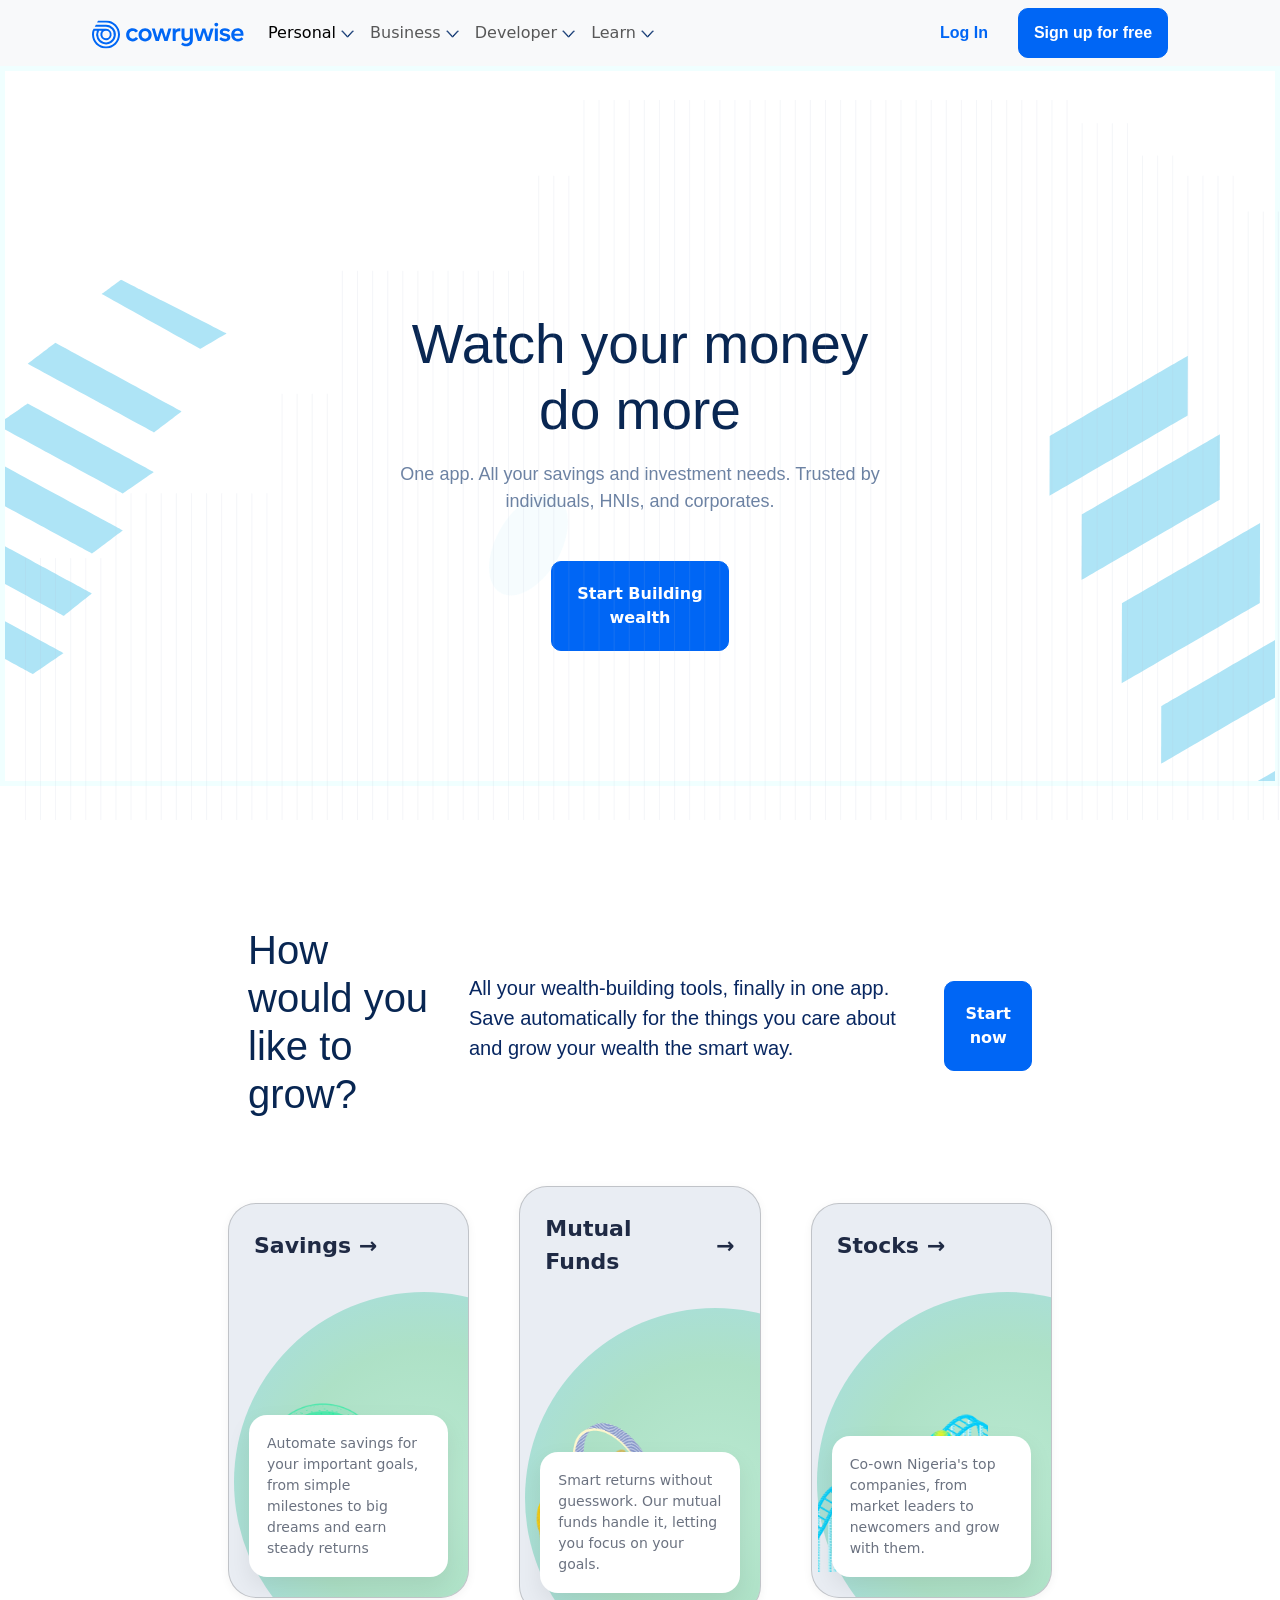
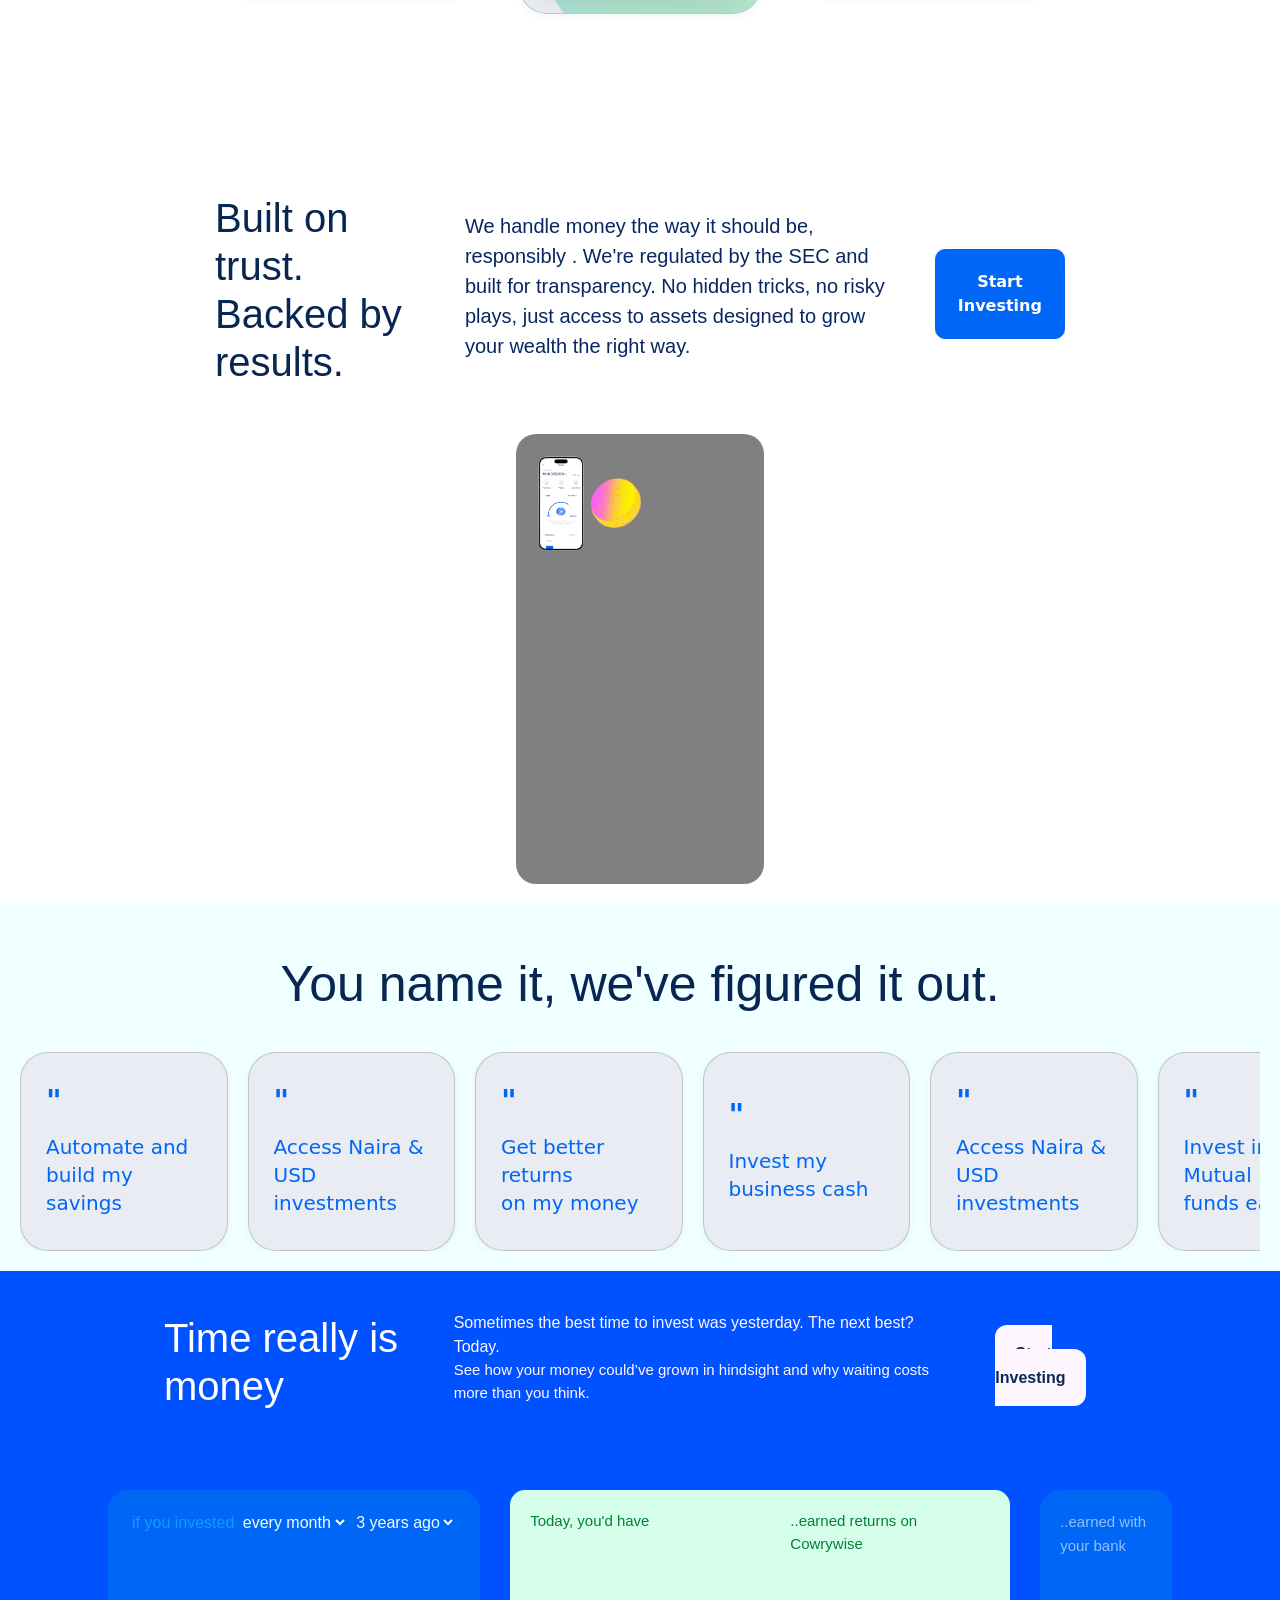
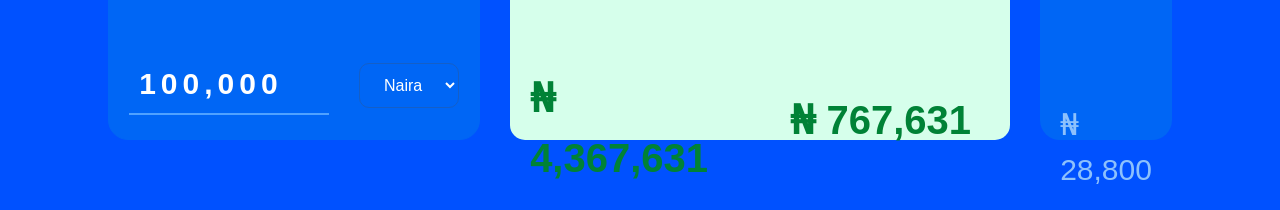
==== index.html @ 6dd98098 "My first commit" ====
<!DOCTYPE html>
<html lang="en">

<head>
    <meta charset="UTF-8">
    <meta name="viewport" content="width=device-width, initial-scale=1.0">
    <title>Crowrywise</title>
    <link rel="stylesheet" href="style.css">
    <link rel="icon" href="imgi_2_a5971d1b1fbb04e757204fbf07553916.png">
    <link href="https://cdn.jsdelivr.net/npm/bootstrap@5.3.8/dist/css/bootstrap.min.css" rel="stylesheet"
        integrity="sha384-sRIl4kxILFvY47J16cr9ZwB07vP4J8+LH7qKQnuqkuIAvNWLzeN8tE5YBujZqJLB" crossorigin="anonymous">
    <link rel="stylesheet" href="https://cdnjs.cloudflare.com/ajax/libs/font-awesome/6.5.0/css/all.min.css">
</head>

<body>
    <nav class="navbar navbar-expand-lg bg-body-tertiary sticky-top">
        <div class="container-fluid">
            <a class="navbar-brand" href="#"><img src="IMAGE/download (15).svg" alt=""></a>
            <button class="navbar-toggler" type="button" data-bs-toggle="collapse"
                data-bs-target="#navbarSupportedContent" aria-controls="navbarSupportedContent" aria-expanded="false"
                aria-label="Toggle navigation">
                <span class="navbar-toggler-icon"></span>
            </button>
            <div class="collapse navbar-collapse" id="navbarSupportedContent">
                <ul class="navbar-nav me-auto mb-2 mb-lg-0">
                    <li class="nav-item">
                        <a class="nav-link active" aria-current="page" href="#">Personal <img src="download (8).svg"
                                alt=""></a>
                    </li>
                    <li class="nav-item">
                        <a class="nav-link" href="#">Business <img src="download (8).svg" alt=""></a>
                    </li>
                    <li class="nav-item dropdown">
                        <a class="nav-link" href="#">
                            Developer <img src="download (8).svg" alt="">
                        </a>
                    </li>
                    <li class="nav-item">
                        <a class="nav-link" href="#">Learn <img src="download (8).svg" alt=""></a>
                    </li>
                </ul>
                <form class="d-flex" role="search">
                    <a class="nav-link active" aria-current="page" href="Login.html">Log In</a>
                    <button class="btn btn-outline-success" type="submit"><a href="sign-up.html">Sign up for
                            free</a></button>
                </form>
            </div>
        </div>
    </nav>
    <section class="page-1">
        <div class="hero-section">
            <h1>Watch your money do more</h1>
            <p>One app. All your savings and investment needs. Trusted by <br> individuals, HNIs, and corporates.</p>
            <a href="">Start Building wealth <img src="IMAGE/download (30).svg" alt=""></a>
        </div>
        <img src="IMAGE/imgi_47_bg-lines.svg" alt="">
    </section>
    <section class="page-2">
        <div class="grow-cover">
            <h2>How would you like to grow?</h2>
            <p>All your wealth-building tools, finally in one app. Save automatically for the things you care about
                and grow your wealth the smart way.</p>
            <a href="">Start now</a>
        </div>
        <div class="card-cover">
            <div class="card">
                <div class="header">
                    <span>Savings</span>
                    <span class="arrow">→</span>
                </div>
                <div class="visual">
                    <div class="circle"></div>
                    <img src="IMAGE/imgi_1_home-product-savings.webp" alt="illustration">
                </div>
                <div class="floating-text">
                    Automate savings for your important goals, from simple milestones to big dreams and earn steady
                    returns
                </div>
            </div>
            <div class="card">
                <div class="header">
                    <span>Mutual Funds</span>
                    <span class="arrow">→</span>
                </div>
                <div class="visual">
                    <div class="circle"></div>
                    <img src="IMAGE/imgi_2_home-product-mutual-funds.webp" alt="illustration">
                </div>
                <div class="floating-text">
                    Smart returns without guesswork. Our mutual funds handle it, letting you focus on your goals. </div>
            </div>
            <div class="card">
                <div class="header">
                    <span>Stocks</span>
                    <span class="arrow">→</span>
                </div>
                <div class="visual">
                    <div class="circle"></div>
                    <img src="IMAGE/imgi_3_home-product-stocks.webp" alt="illustration">
                </div>
                <div class="floating-text">
                    Co-own Nigeria's top companies, from market leaders to newcomers and grow with them.
                </div>
            </div>
        </div>
    </section>
    <section class="page-3">
        <div class="backed">
            <h2>Built on trust. Backed by results.</h2>
            <p>We handle money the way it should be, responsibly . We're regulated by the SEC and built for
                transparency. No hidden tricks, no risky plays, just access to assets designed to grow your wealth the
                right way.</p>
            <button>Start Investing</button>
        </div>
        <div class="backed-content">
            <div class="results">
                <img src="IMAGE/imgi_4_cowrywise-app-screen-home-2025.webp" alt="" width="50px" class="image-1">
                <img src="IMAGE/imgi_5_s-coin-2.webp" alt="" width="50px">
            </div>
        </div>
    </section>
    <!-- NOT YET DONE -->
    <section class="page-4">
        <h3 class="readers">You name it, we've figured it out.</h3>
        <div class="slider">
            <div class="slide-track">
                <div class="card">
                    <span class="quote">"</span>
                    <h3>Automate and <br> build my savings</h3>
                </div>
                <div class="card">
                    <span class="quote">"</span>
                    <h3>Access Naira & <br> USD investments</h3>
                </div>
                <div class="card">
                    <span class="quote">"</span>
                    <h3>Get better returns <br> on my money</h3>
                </div>
                <div class="card">
                    <span class="quote">"</span>
                    <h3>Invest my <br> business cash</h3>
                </div>
                <div class="card">
                    <span class="quote">"</span>
                    <h3>Access Naira & <br> USD investments</h3>
                </div>
                <div class="card">
                    <span class="quote">"</span>
                    <h3>Invest in Mutual<br>funds easily</h3>
                </div>
                <div class="card">
                    <span class="quote">"</span>
                    <h3>Invest in stocks</h3>
                </div>
                <div class="card">
                    <span class="quote">"</span>
                    <h3>Automate <br> and build my savings</h3>
                </div>
            </div>
        </div>
    </section>
    <section class="page-5">
        <div class="Time-cover">
            <h2>Time really is money</h2>
            <div class="Time-1">
                <strong>Sometimes the best time to invest was yesterday. The next best? Today.</strong>
                <p>See how your money could’ve grown in hindsight and why waiting costs more than you think.</p>
            </div>
            <div class="Time-2">
                <a href="">Start Investing</a>
            </div>
        </div>
        <div class="page-5-cover">
        <div class="branch-cover">
            <div class="branch-1">
                <span>
                    if you invested
                    <select>
                        <option value="">every month</option>
                    </select>
                    <select>
                        <option value="">3 years ago</option>
                    </select>
                </span><br><br><br><br><br><br>
                <div class="bg-1">
                    <div class="branch-2">
                        <input type="text" placeholder="100,000">
                    </div>
                    <div class="bg-2">
                        <select>
                            <option value="">Naira</option>
                        </select>
                    </div>
                </div>
            </div>
        </div>
        <div class="Today">
            <div class="Today-cover">
                <p>Today, you'd have 
                    <br><br><br><br><br><br><br>
                <span>₦ 4,367,631</span> 
                </p>
                <p>..earned returns on Cowrywise
                    <br><br><br><br><br><br><br>
                    <span>₦ 767,631</span>
                </p>
            </div>
        </div>
        <div class="earned-cover">
            <span>..earned with your bank</span><br><br><br><br><br><br><br>
            <p>₦ 28,800</p>
        </div>
        </div>
    </section>








































    <!-- <section class="page-5">
        <div class="page-5-content">
            <div class="page-5-cover">
                <h2>Time really is money</h2>
            </div>
            <div class="pages-4">
                <strong>Sometimes the best time to invest was yesterday. The next best? Today. </strong>
                <p>See how your money could’ve grown in hindsight and why waiting costs more than you think.</p>
            </div>
            <button>Start investing</button>
        </div> -->

</body>
<script src="https://cdn.jsdelivr.net/npm/bootstrap@5.3.8/dist/js/bootstrap.bundle.min.js"
    integrity="sha384-FKyoEForCGlyvwx9Hj09JcYn3nv7wiPVlz7YYwJrWVcXK/BmnVDxM+D2scQbITxI"
    crossorigin="anonymous"></script>

</html>
---- style.css ----
* {
    margin: 0;
    padding: 0;
    box-sizing: border-box;
}

/* LANDING PAGE  */
.navbar {
    width: 100%;
    padding: 20px;
    background-color: rgb(247, 249, 252);
}

.navbar-brand img {
    margin-left: 80px;
}

.d-flex {
    margin-right: 100px;
    gap: 30px;
    align-items: center;
}

.d-flex a {
    text-decoration: none;
    color: rgb(0, 102, 245);
    font-family: 'Segoe UI', Tahoma, Geneva, Verdana, sans-serif;
    font-weight: 700;
}

.d-flex button {
    background-color: rgb(0, 102, 245);
    border: 1px solid rgb(0, 102, 245);
    padding: 12px;
    font-weight: 700;
    color: white;
    width: 150px;
    border-radius: 10px;
}

.d-flex button a {
    text-decoration: none;
    color: white;
    font-family: 'Segoe UI', Tahoma, Geneva, Verdana, sans-serif;
    font-weight: 700;
}

.page-1 {
    width: 100%;
    height: 80vh;
    padding: 20px;
    border: 5px solid azure;
    background: url(IMAGE/download\ \(2\).svg);
    background-repeat: no-repeat;
    background-position: center;
    background-size: cover;
}

.page-1 img {
    height: 80vh;
    position: absolute;
    top: 100px;
}

.hero-section {
    width: 100%;
    padding: 20px;
    margin-top: 200px;
    display: flex;
    flex-direction: column;
    justify-content: center;
    align-items: center;
}

.hero-section h1 {
    width: 490px;
    text-align: center;
    font-size: 55px;
    color: rgb(8, 38, 82);
    font-weight: 500;
    font-family: 'Segoe UI', Tahoma, Geneva, Verdana, sans-serif;
}

.hero-section p {
    width: 100%;
    text-align: center;
    color: rgb(108, 130, 163);
    font-size: 18px;
    font-family: 'Segoe UI', Tahoma, Geneva, Verdana, sans-serif;
    margin-top: 10px;
}

.hero-section a {
    width: 15%;
    padding: 20px;
    background-color: rgb(0, 102, 245);
    border: 1px solid rgb(0, 102, 245);
    border-radius: 10px;
    text-decoration: none;
    color: white;
    text-align: center;
    font-weight: 600;
    margin-top: 30px;
}

.page-2 {
    width: 100%;
    padding: 100px;
    background-color: rgb(255, 255, 255);
}

.grow-cover {
    width: 80%;
    padding: 40px;
    margin: auto;
    background-color: rgb(255, 255, 255);
    display: flex;
    gap: 30px;
    align-items: center;
    justify-content: space-around;
}

.grow-cover h2 {
    color: rgb(8, 38, 82);
    font-family: 'Segoe UI', Tahoma, Geneva, Verdana, sans-serif;
    font-size: 40px;
    font-weight: 500;
}

.grow-cover p {
    color: rgb(8, 39, 97);
    font-size: 20px;
    font-family: 'Segoe UI', Tahoma, Geneva, Verdana, sans-serif;
}

.grow-cover a {
    width: 20%;
    padding: 20px;
    background-color: rgb(0, 102, 245);
    border: 1px solid rgb(0, 102, 245);
    border-radius: 10px;
    text-decoration: none;
    color: white;
    text-align: center;
    font-weight: 600;
}

.card-cover {
    width: 80%;
    padding: 20px;
    margin: auto;
    display: flex;
    justify-content: center;
    align-items: center;
    gap: 50px;

}

.card {
    width: 400px;
    height: 420px;
    background: #e9edf3 !important;
    border-radius: 28px !important;
    padding: 20px;
    position: relative;
    overflow: hidden;
}

.header {
    font-size: 22px;
    font-weight: 600;
    color: #1f2a44;
    display: flex;
    align-items: center;
    gap: 8px;
}

.visual {
    position: relative;
    width: 100%;
    height: 300px;
    margin-top: 10px;
}

.circle {
    position: absolute;
    width: 380px;
    height: 380px;
    border-radius: 50%;
    background: radial-gradient(circle at center, #4ade80, #22c55e, #06b6d4);
    top: 20px;
    left: -20px;
    opacity: 0.3;
}

.visual img {
    position: absolute;
    width: 90%;
    bottom: 0;
    left: -10%;
    object-fit: contain;
}

.floating-text {
    position: absolute;
    bottom: 20px;
    left: 20px;
    right: 20px;
    background: #ffffff;
    padding: 18px;
    border-radius: 18px;
    font-size: 14px;
    color: #6b7280;
    line-height: 1.5;
    box-shadow: 0 10px 25px rgba(0, 0, 0, 0.08);
}

.page-3 {
    width: 100%;
    padding: 20px;
    background-color: rgb(255, 255, 255);
}

.backed {
    width: 75%;
    padding: 40px;
    margin: auto;
    display: flex;
    gap: 30px;
    justify-content: center;
    align-items: center;
}

.backed h2 {
    width: 50%;
    font-size: 40px;
    color: rgb(8, 38, 82);
    font-family: 'Segoe UI', Tahoma, Geneva, Verdana, sans-serif;
    font-weight: 500;
}

.backed p {
    width: 100%;
    color: rgb(8, 39, 97);
    font-size: 20px;
    font-family: 'Segoe UI', Tahoma, Geneva, Verdana, sans-serif;
}

.backed button {
    width: 25%;
    padding: 20px;
    background-color: rgb(0, 102, 245);
    border: 1px solid rgb(0, 102, 245);
    border-radius: 10px;
    text-decoration: none;
    color: white;
    text-align: center;
    font-weight: 600;
}

.results {
    width: 20%;
    height: 50vh;
    padding: 20px;
    margin: auto;
    border-radius: 20px;
    background-color: grey;
}

.page-4 {
    width: 100%;
    padding: 20px;
    background-color: azure;
}

.readers {
    width: 100%;
    padding: 30px;
    text-align: center;
    font-size: 50px;
    color: rgb(8, 38, 82);
    font-family: 'Segoe UI', Tahoma, Geneva, Verdana, sans-serif;
    font-weight: 500;
}

.slider {
    overflow: hidden;
    width: 100%;
}

.slide-track {
    display: flex;
    gap: 20px;
    width: calc(300px * 6);
    animation: scroll 15s linear infinite;
}

.card {
    min-width: 300px;
    height: 160px;
    background: rgb(255, 255, 255);
    border-radius: 15px;
    padding: 25px;
    box-shadow: 0 2px 10px rgba(0, 0, 0, 0.05);
    display: flex;
    flex-direction: column;
    justify-content: center;
}

.quote {
    color: rgb(0, 102, 245);
    font-size: 30px;
    font-weight: bold;
}

.card h3 {
    color: rgb(0, 102, 245);
    font-size: 20px;
    line-height: 1.4;
    margin-top: 10px;
}

@keyframes scroll {
    0% {
        transform: translateX(0);
    }

    100% {
        transform: translateX(-50%);
    }
}

.page-5 {
    width: 100%;
    padding: 20px;
    background-color: rgb(0, 81, 255);
}

.Time-cover {
    width: 80%;
    padding: 20px;
    margin: auto;
    display: flex;
    justify-content: center;
    align-items: center;
    gap: 50px;
    font-family: 'Segoe UI', Tahoma, Geneva, Verdana, sans-serif;
}

.Time-cover h2 {
    width: 300px;
    color: rgb(255, 255, 255);
    font-size: 40px;
    font-weight: 500;
}

.Time-1 strong {
    font-size: 16px;
    font-weight: 500;
    color: rgb(255, 247, 255);
}

.Time-1 p {
    font-size: 15px;
    color: rgb(255, 247, 255);
}

.Time-2 a {
    width: 20%;
    padding: 20px;
    text-decoration: none;
    font-family: 'Segoe UI', Tahoma, Geneva, Verdana, sans-serif;
    font-weight: 600;
    border-radius: 15*px;
    color: rgb(12, 40, 84);
    border-radius: 12px;
    background-color: rgb(255, 247, 255);
}
.branch-1 {
    width: 100%;
    padding: 20px;
    height: 250px;
    font-family: 'Segoe UI', Tahoma, Geneva, Verdana, sans-serif;
    border: 1px solid rgb(0, 102, 245);
    border-radius: 20px;
    background-color: rgb(0, 102, 245);
    text-align: center;
}

.branch-1 span {
    color: rgb(10, 157, 255);
}

.branch-1 span select {
    color: rgb(240, 255, 253);
    background-color: rgb(0, 102, 245);
    border-top: none;
    border-collapse: collapse;
    border: none;
    border-bottom: 2px white;
}

.bg-1 {
    display: flex;
    align-items: center;
    gap: 30px;
}

.branch-2 {
    width: 200px;
    height: 60px;
}

.branch-2 input {
    width: 200px;
    height: 60px;
    padding-left: 10px;
    border-top: none;
    border-left: none;
    border-right: none;
    border-color: rgb(79, 161, 255);
    letter-spacing: 5px;
    background-color: transparent;
}

.branch-2 input,
::placeholder {
    color: white;
    font-size: 30px;
    font-weight: bold;
    background-color: transparent
}

.bg-2 select {
    width: 100px;
    padding: 12px;
    border-radius: 10px;
    border: 1px solid rgb(21, 95, 199);
    color: white;
    text-align: center;
    background-color: transparent;
    font-weight: 500;
    font-family: 'Segoe UI', Tahoma, Geneva, Verdana, sans-serif;
}

.Today-cover {
    width: 500px;
    padding: 20px;
    height: 250px;
    display: flex;
    gap: 50px;
    border-radius: 15px;
    background-color: rgb(214, 255, 235);
}

.Today-cover p span {
    font-family: 'Segoe UI', Tahoma, Geneva, Verdana, sans-serif;
    font-size: 40px;
    font-weight: 600;
    color: rgb(0, 130, 54);
}

.Today-cover p {
    font-size: 15px;
    font-weight: 400;
    font-family: 'Segoe UI', Tahoma, Geneva, Verdana, sans-serif;
    color: rgb(0, 130, 54);
}

.earned-cover {
    width: 30%;
    padding: 20px;
    height: 250px;
    border-radius: 20px;
    font-family: 'Segoe UI', Tahoma, Geneva, Verdana, sans-serif;
    background-color: rgb(0, 102, 245);
}

.earned-cover span {
    color: rgb(141, 193, 252);
    font-size: 15px;

}

.earned-cover p {
    font-size: 30px;
    color: rgb(141, 193, 252);
}

.page-5-cover {
    width: 80%;
    padding: 50px;
    margin: auto;
    justify-content: center;
    align-items: center;
    display: flex;
    gap: 30px;
}

























/* RESPONSIVENESS FOR LANDING PAGE */
@media screen and (max-width: 768px) {
    .navbar {
        width: 100%;
        padding: 20px;
        position: sticky;
        top: 0;
        z-index: 100;
    }

    .navbar-brand img {
        margin-left: 30px;
    }

    .navbar-toggler {
        margin-right: 30px;
    }

    .page-1 {
        width: 100%;
        height: 70vh;
    }

    .hero-section {
        width: 100%;
        padding: 20px;
        margin-top: 30px;
    }

    .hero-section h1 {
        width: 100%;
        font-size: 35px;
    }

    .hero-section p {
        width: 100%;
        font-weight: 500;
    }

    .hero-section a {
        width: 100%;
        padding: 15px;
    }

    .page-2 {
        width: 100%;
        padding: 20px;
    }

    .grow-cover {
        width: 100%;
        padding: 20px;
        margin: auto;
        flex-direction: column;
    }

    .grow-cover p {
        color: rgb(8, 39, 97);
        font-size: 18px;
        font-family: 'Segoe UI', Tahoma, Geneva, Verdana, sans-serif;
    }

    .grow-cover a {
        width: 50%;
        padding: 20px;
        margin-left: -150px;
    }

    .card-cover {
        width: 100%;
        padding: 20px;
        margin: auto;
        flex-direction: column;
        gap: 30px;

    }

    .card {
        width: 100%;
        height: 420px;
    }

    .circle {
        position: absolute;
        width: 380px;
        height: 380px;
        border-radius: 50%;
        background: radial-gradient(circle at center, #4ade80, #22c55e, #06b6d4);
        top: 20px;
        left: -20px;
        opacity: 0.3;
    }

    .visual img {
        position: absolute;
        width: 100%;

    }

    .page-3 {
        width: 100%;
        padding: 20px;
        background-color: rgb(255, 255, 255);
    }

    .backed {
        width: 100%;
        padding: 20px;
        margin: auto;
        flex-direction: column;
        gap: 20px;
    }

    .backed h2 {
        width: 100%;
        font-size: 35px;
    }

    .backed p {
        font-size: 18px;
    }

    .backed button {
        width: 50%;
        padding: 20px;
        margin-left: -150px;
        background-color: rgb(0, 102, 245);
        border: 1px solid rgb(0, 102, 245);
        border-radius: 10px;
        text-decoration: none;
        color: white;
        text-align: center;
        font-weight: 600;
    }

    .page-1 img {
        display: none;
    }

    .page-5 {
        width: 100%;
        padding: 20px;
        margin: auto;
        background-color: rgb(0, 81, 255);
    }

    .Time-cover {
        width: 100%;
        padding: 20px;
        flex-direction: column;
        gap: 20px;
    }

    .Time-cover h2 {
        width: 100%;
        color: rgb(255, 255, 255);
        font-size: 30px;
        font-weight: 500;
    }

    .Time-1 p {
        margin-top: 10px;
        font-size: 15px;
        color: rgb(255, 247, 255);
    }

    .Time-2 a {
        width: 100%;
        margin-right: 140px;
    }





    
    .branch-1 {
    width: 100%;
    padding: 20px;
    height: 250px;
    font-family: 'Segoe UI', Tahoma, Geneva, Verdana, sans-serif;
    border: 1px solid rgb(0, 102, 245);
    border-radius: 20px;
    background-color: rgb(0, 102, 245);
    text-align: center;
}

.branch-1 span {
    color: rgb(10, 157, 255);
}

.branch-1 span select {
    color: rgb(240, 255, 253);
    background-color: rgb(0, 102, 245);
    border-top: none;
    border-collapse: collapse;
    border: none;
    border-bottom: 2px white;
}

.bg-1 {
    display: flex;
    align-items: center;
    gap: 30px;
}

.branch-2 {
    width: 200px;
    height: 60px;
}

.branch-2 input {
    width: 200px;
    height: 60px;
    padding-left: 10px;
    border-top: none;
    border-left: none;
    border-right: none;
    border-color: rgb(79, 161, 255);
    letter-spacing: 5px;
    background-color: transparent;
}

.branch-2 input,
::placeholder {
    color: white;
    font-size: 30px;
    font-weight: bold;
    background-color: transparent
}

.bg-2 select {
    width: 100px;
    padding: 12px;
    border-radius: 10px;
    border: 1px solid rgb(21, 95, 199);
    color: white;
    text-align: center;
    background-color: transparent;
    font-weight: 500;
    font-family: 'Segoe UI', Tahoma, Geneva, Verdana, sans-serif;
}

    



}






















/* Animation */
@keyframes spin {
    from {
        transform: rotate(0deg);
    }

    to {
        transform: rotate(360deg);
    }
}
























/* 
.results {
    width: 200px;
    padding: 20px;
    background-color: grey;
    border-radius: 12px;
}

.animate-1 {
    width: 100%;
    padding: 20px;
    background-color: azure;
}

.animate-container h3 {
    width: 100%;
    padding: 20px;
    color: rgb(8, 38, 82);
    text-align: center;
    font-family: 'Segoe UI', Tahoma, Geneva, Verdana, sans-serif;
    font-size: 60px;
    font-weight: 500;
}

.teller {
    width: 100%;
    padding: 20px;
    background-color: azure;
    font-family: 'Segoe UI', Tahoma, Geneva, Verdana, sans-serif;
}

.teller a {
    width: 40%;
    text-decoration: none;
}

.teller a h4 {
    width: 25%;
    padding: 40px;
    font-size: 40px;
    text-align: center;
    border-radius: 12px;
    color: rgb(0, 102, 245);
    text-decoration: none;
    background-color: white;
}

.page-3 {
    width: 100%;
    padding: 50px;
    font-size: 50px;
    font-family: 'Segoe UI', Tahoma, Geneva, Verdana, sans-serif;
    color: rgb(8, 38, 82);
    text-align: center;
    background-color: azure;
}

.readers {
    font-weight: 500;
} */


/* Animation */
/* @keyframes scroll {
    0% {
        transform: translateX(0);
    }

    100% {
        transform: translateX(-50%);
    }
}

.page-5 {
    width: 100%;
    padding: 20px;
    background-color: rgb(0, 81, 255);
}

.page-5-content {
    width: 100%;
    padding: 50px 100px;
    display: flex;
    justify-content: space-around;
    align-items: center;
}

.page-5-cover h2 {
    color: rgb(255, 255, 255);
    font-family: 'Segoe UI', Tahoma, Geneva, Verdana, sans-serif;
    font-weight: 500;
    font-size: 50px;
}

.pages-4 strong {
    color: rgb(255, 255, 255);
    font-family: 'Segoe UI', Tahoma, Geneva, Verdana, sans-serif;
    font-size: 20px;
    font-weight: 500;
}

.pages-4 p {
    font-size: 20px;
    color: rgb(255, 255, 255);
} */











/* RESPONSIVENESS FOR LANDING PAGE */
/* @media screen and (max-width:768px) {
    header {
        position: sticky;
        top: 0;
        z-index: 100;
    }

    .nav-bar a {
        display: none;
    }

    .up-free a {
        display: none;
    }

    .up-free button {
        display: none;
    }

    .hero-section {
        width: 100%;
        padding: 20px;
    }

    .hero-page {
        width: 100%;
        padding: 20px;
    }

    .content {
        margin: 5px auto;
        width: 100%;
        padding: 20px;
    }

    .content-cover {
        width: 100%;
        padding: 20px;
        flex-direction: column;
    }

    .readd {
        width: 100%;
        padding: 20px;
        flex-direction: column;
        gap: 30px;
    }

} */
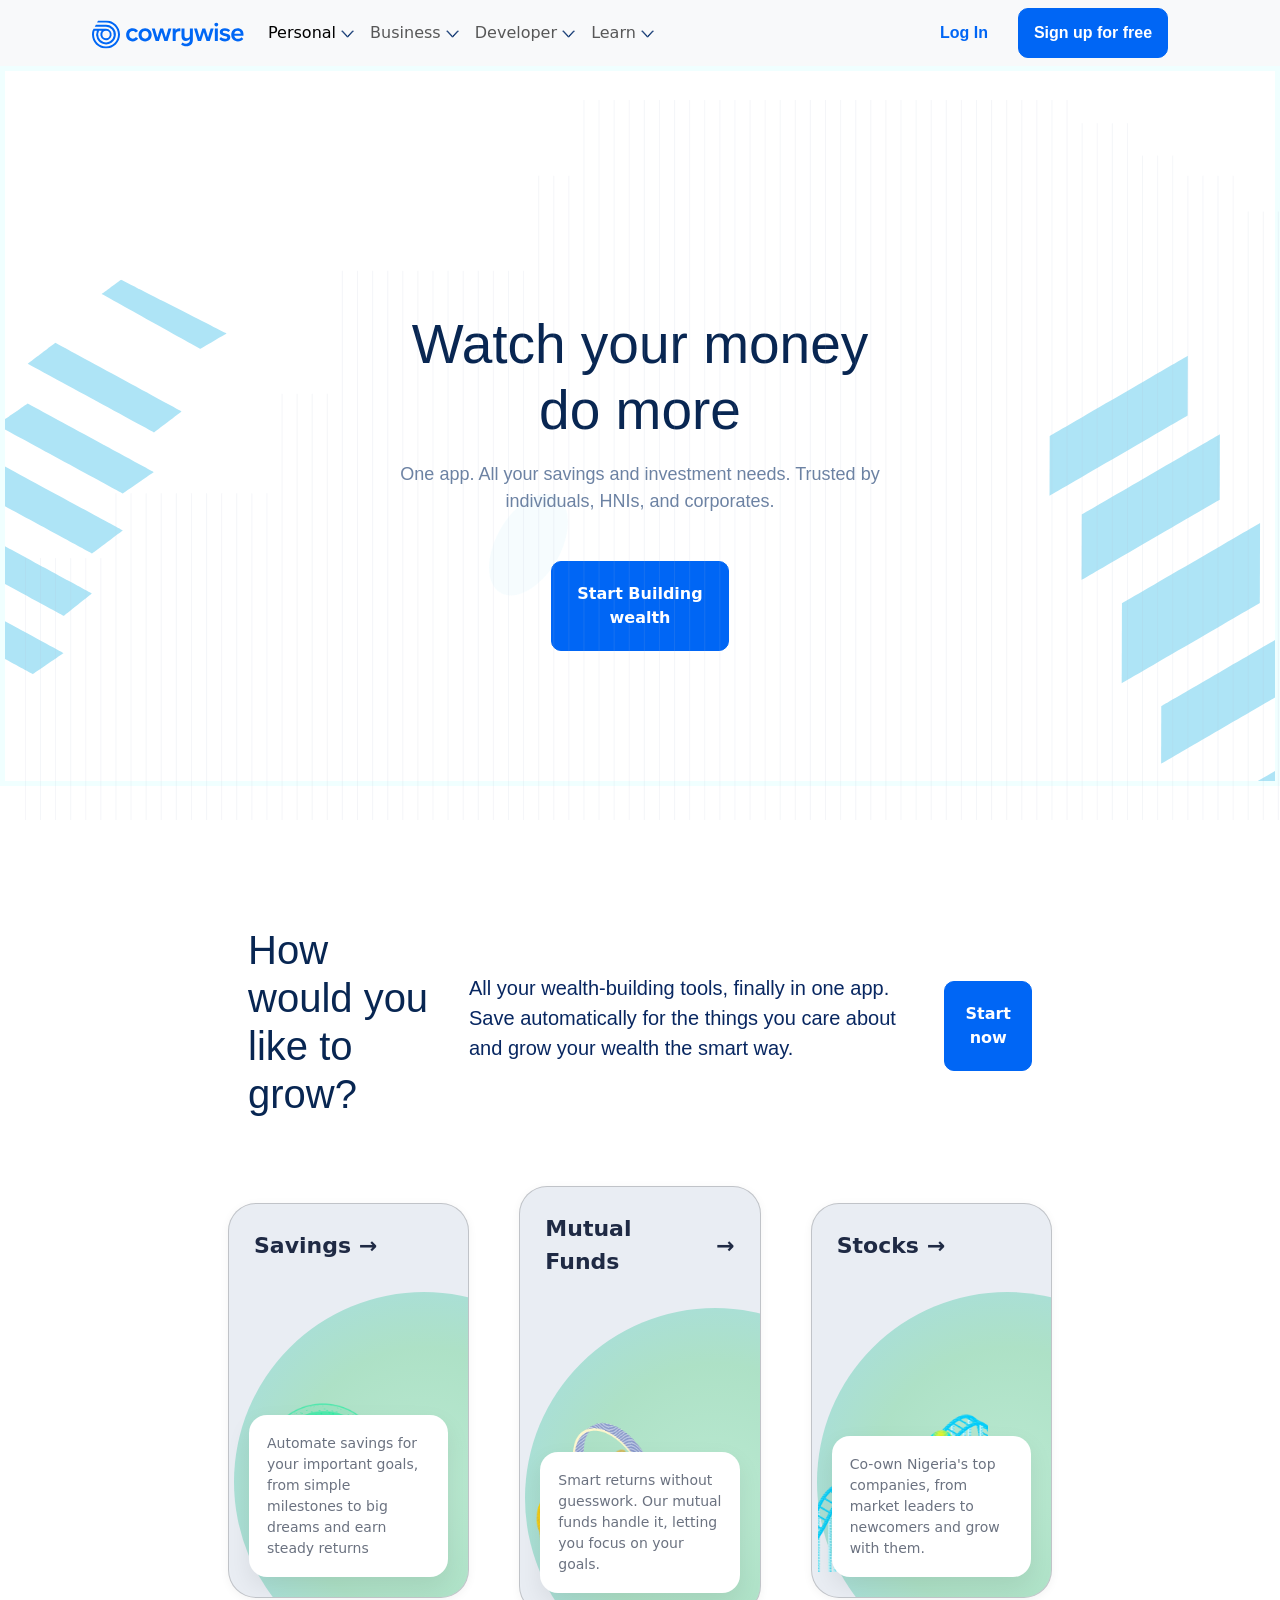
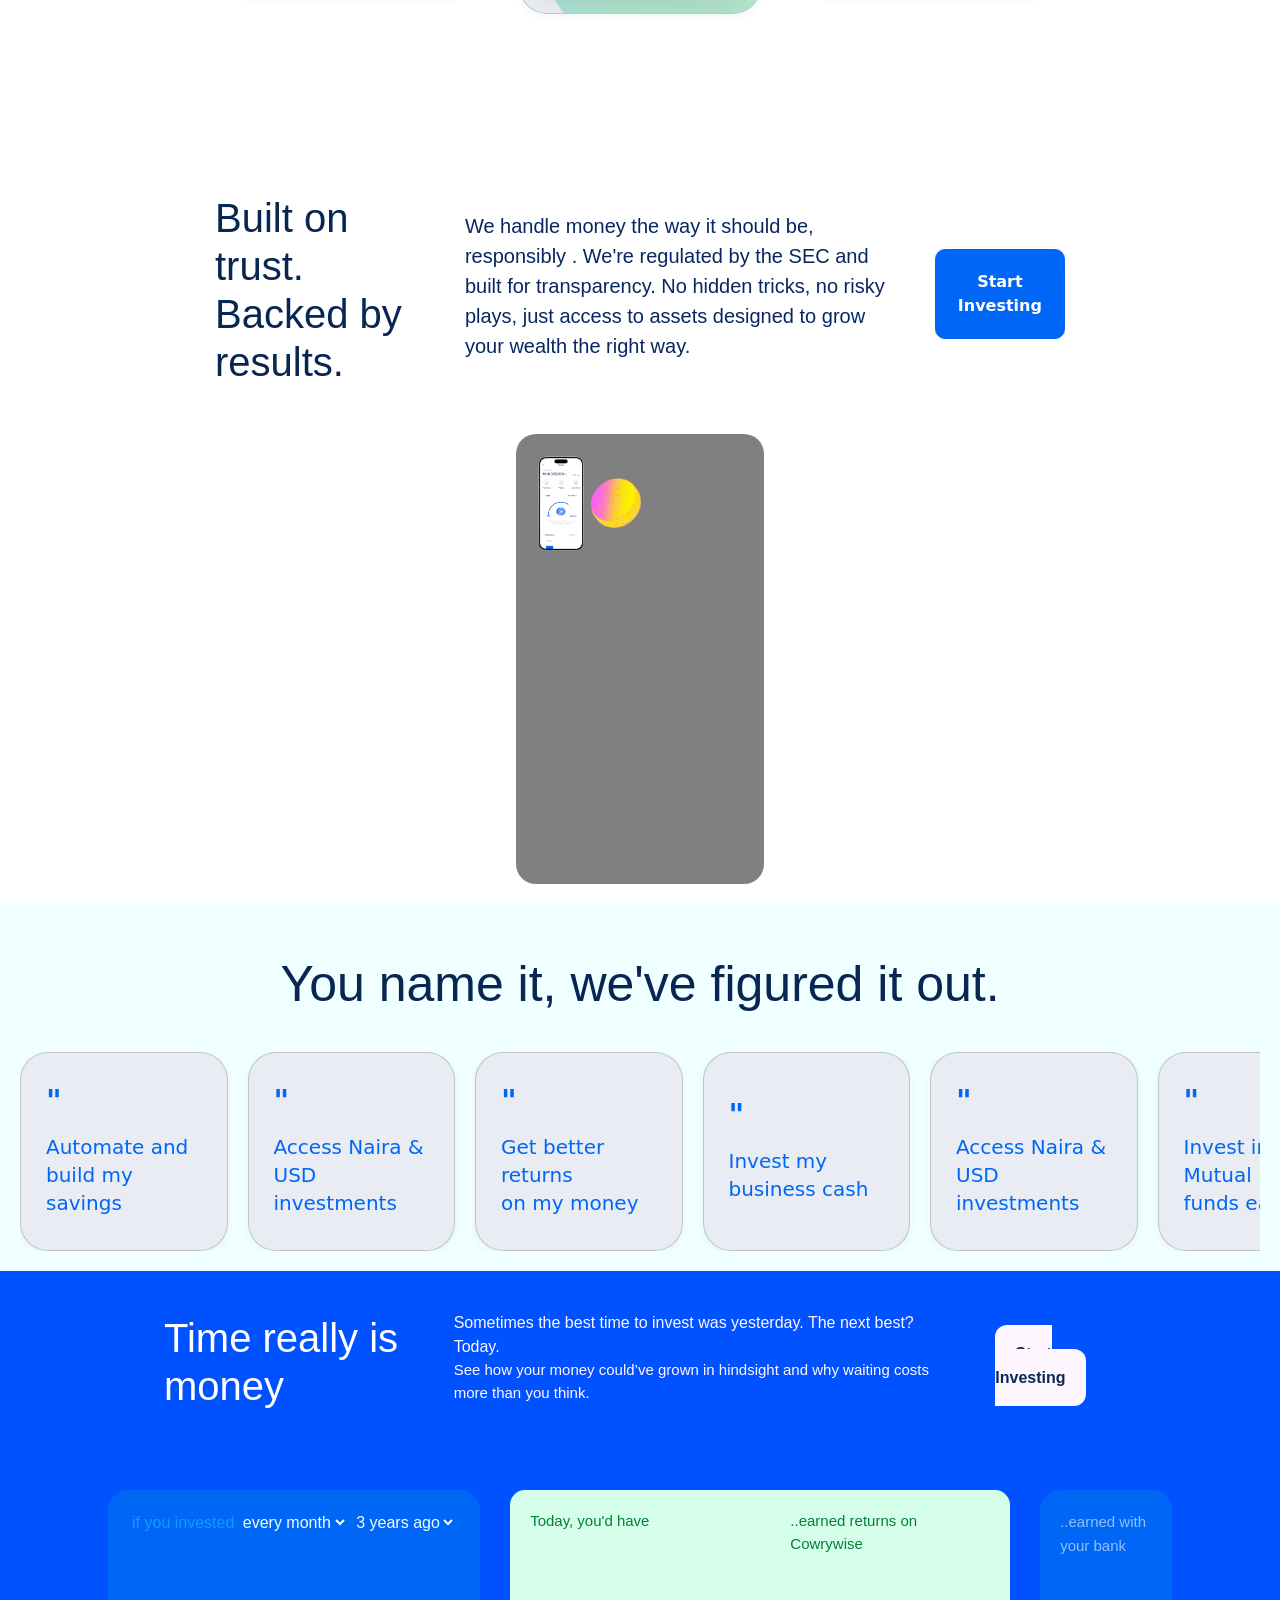
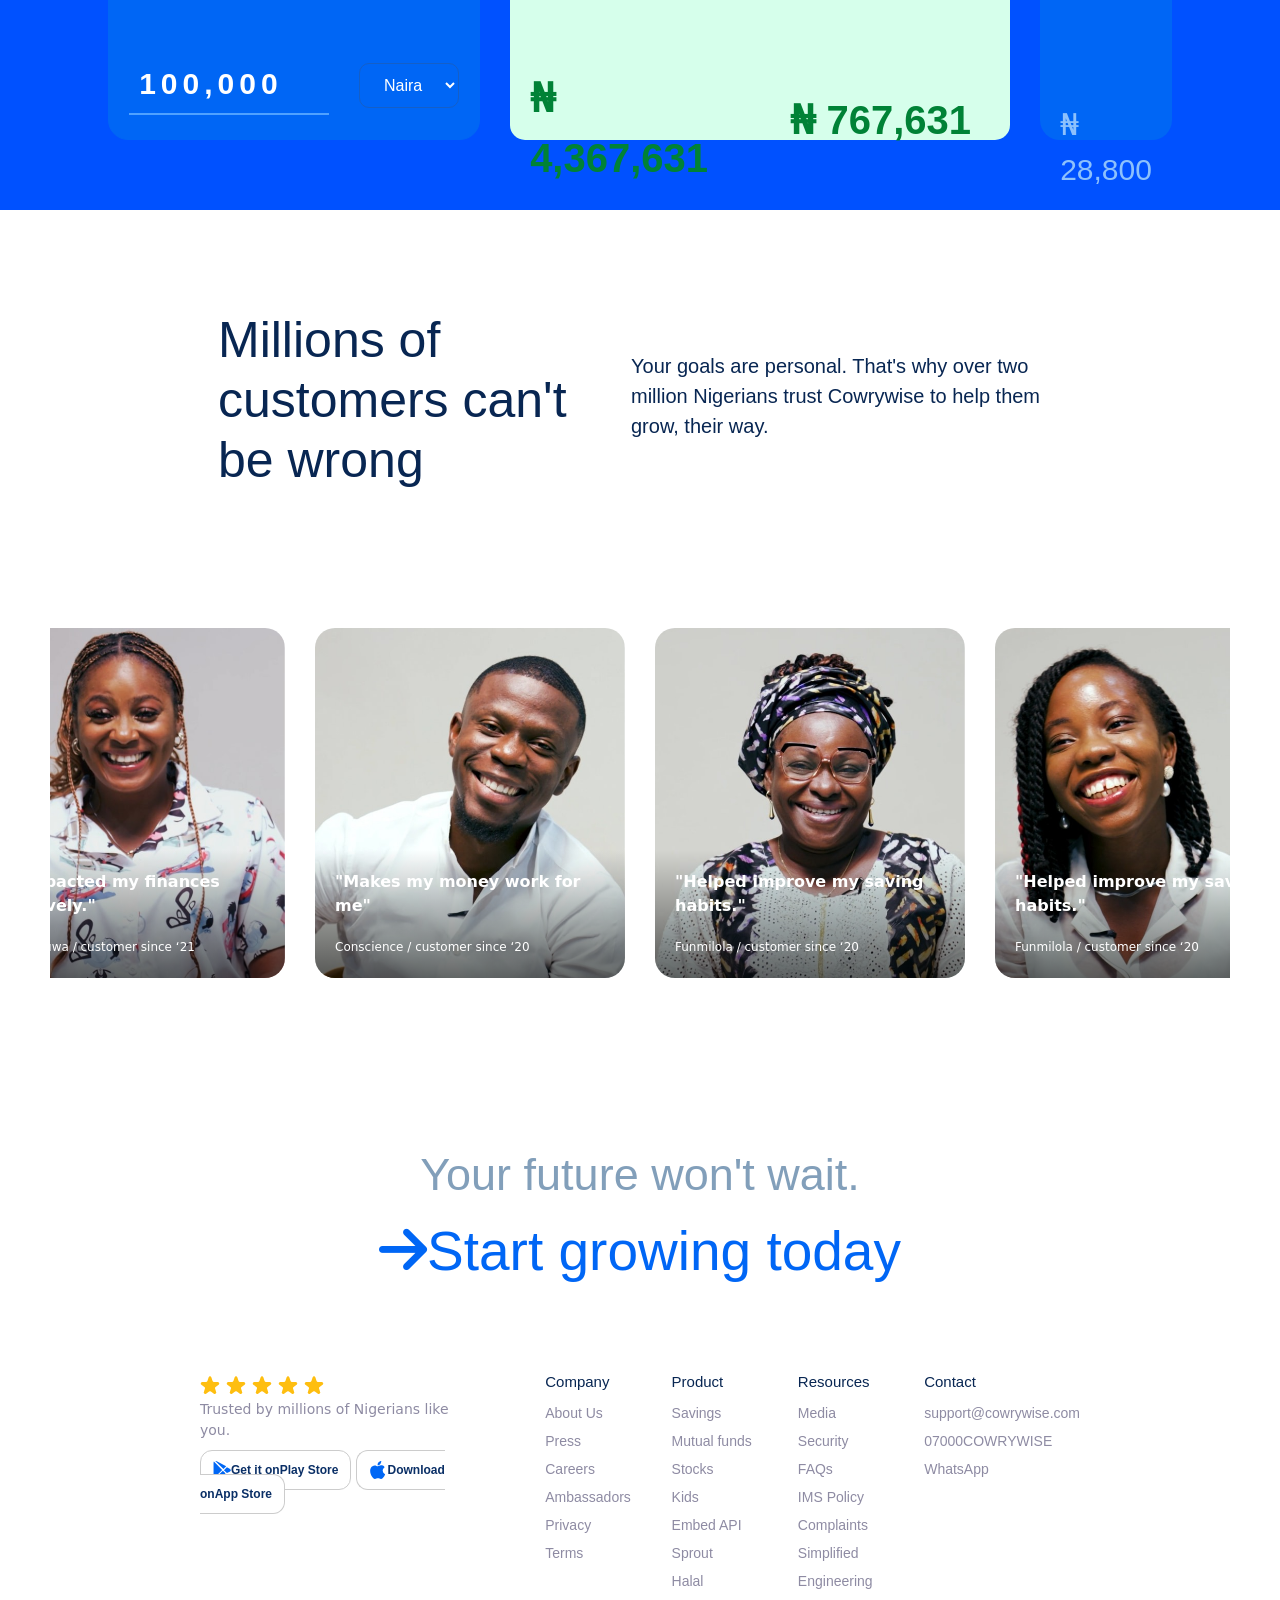
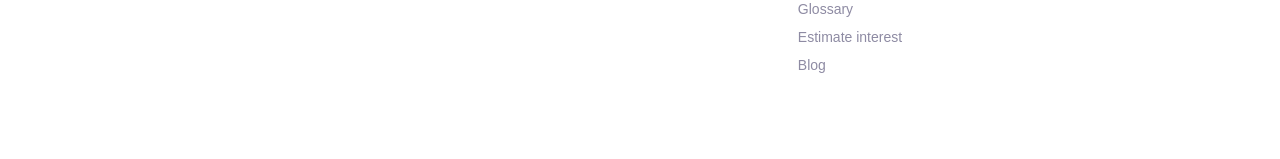
==== commit 04c63184: "second commit" ====
--- a/index.html
+++ b/index.html
@@ -54,6 +54,7 @@
             <a href="">Start Building wealth <img src="IMAGE/download (30).svg" alt=""></a>
         </div>
         <img src="IMAGE/imgi_47_bg-lines.svg" alt="">
+        <img src="IMAGE/img_7.png" alt="" width="100px" class="ladder-1">
     </section>
     <section class="page-2">
         <div class="grow-cover">
@@ -171,98 +172,197 @@
             </div>
         </div>
         <div class="page-5-cover">
-        <div class="branch-cover">
-            <div class="branch-1">
-                <span>
-                    if you invested
-                    <select>
-                        <option value="">every month</option>
-                    </select>
-                    <select>
-                        <option value="">3 years ago</option>
-                    </select>
-                </span><br><br><br><br><br><br>
-                <div class="bg-1">
-                    <div class="branch-2">
-                        <input type="text" placeholder="100,000">
-                    </div>
-                    <div class="bg-2">
+            <div class="branch-cover">
+                <div class="branch-1">
+                    <span>
+                        if you invested
                         <select>
-                            <option value="">Naira</option>
+                            <option value="">every month</option>
                         </select>
-                    </div>
-                </div>
-            </div>
-        </div>
-        <div class="Today">
-            <div class="Today-cover">
-                <p>Today, you'd have 
-                    <br><br><br><br><br><br><br>
-                <span>₦ 4,367,631</span> 
-                </p>
-                <p>..earned returns on Cowrywise
-                    <br><br><br><br><br><br><br>
-                    <span>₦ 767,631</span>
-                </p>
-            </div>
-        </div>
-        <div class="earned-cover">
-            <span>..earned with your bank</span><br><br><br><br><br><br><br>
-            <p>₦ 28,800</p>
-        </div>
-        </div>
-    </section>
-
-
-
-
-
-
-
-
-
-
-
-
-
-
-
-
-
-
-
-
-
-
-
-
-
-
-
-
-
-
-
-
-
-
-
-
-
-
-
-
-    <!-- <section class="page-5">
-        <div class="page-5-content">
-            <div class="page-5-cover">
-                <h2>Time really is money</h2>
-            </div>
-            <div class="pages-4">
-                <strong>Sometimes the best time to invest was yesterday. The next best? Today. </strong>
-                <p>See how your money could’ve grown in hindsight and why waiting costs more than you think.</p>
-            </div>
-            <button>Start investing</button>
-        </div> -->
+                        <select>
+                            <option value="">3 years ago</option>
+                        </select>
+                    </span><br><br><br><br><br><br>
+                    <div class="bg-1">
+                        <div class="branch-2">
+                            <input type="text" placeholder="100,000">
+                        </div>
+                        <div class="bg-2">
+                            <select>
+                                <option value="">Naira</option>
+                            </select>
+                        </div>
+                    </div>
+                </div>
+            </div>
+            <div class="Today">
+                <div class="Today-cover">
+                    <p>Today, you'd have
+                        <br><br><br><br><br><br><br>
+                        <span>₦ 4,367,631</span>
+                    </p>
+                    <p>..earned returns on Cowrywise
+                        <br><br><br><br><br><br><br>
+                        <span>₦ 767,631</span>
+                    </p>
+                </div>
+            </div>
+            <div class="earned-cover">
+                <span>..earned with your bank</span><br><br><br><br><br><br><br>
+                <p>₦ 28,800</p>
+            </div>
+        </div>
+    </section>
+    <section class="page-6">
+        <div class="video-cover">
+            <h2>Millions of customers can't be wrong</h2>
+            <div class="video-1">
+                <p>Your goals are personal. That's why over two million Nigerians trust Cowrywise to help them grow,
+                    their way.</p>
+            </div>
+        </div>
+
+        <div class="testimonial-section">
+            <!-- <i class="fa-brands fa-youtube"></i> -->
+            <div class="testimony-1">
+                <div class="test">
+                    <img src="IMAGE/imgi_8_moyosoluwa.jpeg" alt="">
+                    <div class="overlay">
+                        <p>"It impacted my finances positively."</p>
+                        <span>Moyosoluwa / customer since ‘21</span>
+                    </div>
+                </div>
+                <img src="IMAGE/download (35).svg" alt="" class="youtube">
+                <div class="test">
+                    <img src="IMAGE/imgi_9_conscience.jpeg" alt="">
+                    <div class="overlay">
+                        <p>"Makes my money work for me"</p>
+                        <span>Conscience / customer since ‘20</span>
+                    </div>
+                </div>
+                <img src="IMAGE/download (35).svg" alt="" class="youtube-1">
+                <div class="test">
+                    <img src="IMAGE/imgi_10_funmilola.jpeg" alt="">
+                    <div class="overlay">
+                        <p>"Helped improve my saving habits."</p>
+                        <span>Funmilola / customer since ‘20</span>
+                    </div>
+                </div>
+                <img src="IMAGE/download (35).svg" alt="" class="youtube-2">
+                <div class="test">
+                    <img src="IMAGE/imgi_11_oyindamola.jpeg" alt="">
+                    <div class="overlay">
+                        <p>"Helped improve my saving habits."</p>
+                        <span>Funmilola / customer since ‘20</span>
+                    </div>
+                </div>
+                <img src="IMAGE/download (35).svg" alt="" class="youtube-3">
+            </div>
+        </div>
+    </section>
+    <section class="page-7">
+        <div class="growing-cover">
+            <div class="grow-1">
+                <h3>Your future won't wait.</h3>
+                <a href=""><i class="fa-solid fa-arrow-right"></i>Start growing today</a>
+            </div>
+        </div>
+        <div class="contact-cover">
+            <div class="contact-1">
+                <div class="con-1">
+                    <img src="IMAGE/download (16).svg" alt="">
+                    <p>Trusted by millions of Nigerians like you.</p>
+                    <div class="con2">
+                        <a href=""><img src="IMAGE/download (57).svg" alt=""><span>Get it on</span><span>Play
+                                Store</span></a>
+                        <a href="" class="con-2"><img src="IMAGE/download (56).svg" alt=""><span>Download on</span><span>App
+                                Store</span></a>
+                    </div>
+                </div>
+                <div class="con-3">
+                    <div class="con-4">
+                        <h6>Company</h6>
+                        <a href=""> About Us</a>
+                        <a href="">Press</a>
+                        <a href="">Careers</a>
+                        <a href="">Ambassadors</a>
+                        <a href="">Privacy</a>
+                        <a href="">Terms</a>
+                    </div>
+                    <div class="con-4">
+                        <h6>Product</h6>
+                        <a href="">Savings</a>
+                        <a href="">Mutual funds</a>
+                        <a href="">Stocks</a>
+                        <a href="">Kids</a>
+                        <a href="">Embed API</a>
+                        <a href="">Sprout</a>
+                        <a href="">Halal</a>
+                    </div>
+                    <div class="con-4">
+                        <h6>Resources</h6>
+                        <a href="">Media</a>
+                        <a href="">Security</a>
+                        <a href="">FAQs</a>
+                        <a href="">IMS Policy</a>
+                        <a href="">Complaints</a>
+                        <a href="">Simplified</a>
+                        <a href="">Engineering</a>
+                        <a href="">Glossary</a>
+                        <a href="">Estimate interest</a>
+                        <a href="">Blog</a>
+                    </div>
+                    <div class="con-4">
+                        <h6>Contact</h6>
+                        <a href="">support@cowrywise.com</a>
+                        <a href="">07000COWRYWISE</a>
+                        <a href="">WhatsApp</a>
+                    </div>
+                </div>
+            </div>
+        </div>
+    </section>
+
+
+
+
+
+
+
+
+
+
+
+
+
+
+
+
+
+
+
+
+
+
+
+
+
+
+
+
+
+
+
+
+
+
+
+
+
+
+
+
+
 
 </body>
 <script src="https://cdn.jsdelivr.net/npm/bootstrap@5.3.8/dist/js/bootstrap.bundle.min.js"
--- a/style.css
+++ b/style.css
@@ -101,6 +101,14 @@
     text-align: center;
     font-weight: 600;
     margin-top: 30px;
+}
+.ladder-1{
+    width: 100px;
+    height: 10px;
+    position: absolute;
+    top: 500px;
+    overflow: hidden;
+    left: 1500px;
 }
 
 .page-2 {
@@ -376,6 +384,7 @@
     border-radius: 12px;
     background-color: rgb(255, 247, 255);
 }
+
 .branch-1 {
     width: 100%;
     padding: 20px;
@@ -497,17 +506,222 @@
     gap: 30px;
 }
 
-
-
-
-
-
-
-
-
-
-
-
+.page-6 {
+    width: 100%;
+    padding: 50px;
+    background-color: rgb(255, 255, 255);
+}
+
+.video-cover {
+    width: 80%;
+    padding: 50px;
+    background-color: rgb(255, 255, 255);
+    margin: auto;
+    display: flex;
+    justify-content: center;
+    align-items: center;
+    gap: 50px;
+    font-family: 'Segoe UI', Tahoma, Geneva, Verdana, sans-serif;
+}
+
+.video-cover h2 {
+    font-size: 50px;
+    color: rgb(8, 38, 82);
+    font-weight: 500;
+
+}
+
+.video-cover p {
+    width: 100%;
+    color: rgb(8, 38, 82);
+    font-size: 20px;
+}
+
+
+.testimonial-section {
+    width: 100%;
+    padding: 80px 40px;
+    overflow: hidden;
+}
+
+.testimony-1 {
+    width: 100%;
+    margin: auto;
+    display: flex;
+    gap: 30px;
+    align-items: center;
+    justify-content: center;
+    position: relative;
+}
+
+
+.test {
+    position: relative;
+    width: 310px;
+    height: 350px;
+    border-radius: 20px;
+    overflow: hidden;
+    flex-shrink: 0;
+    transition: 0.5s ease;
+}
+.test img{
+    width: 100%;
+    height: 100%;
+    object-fit: cover;
+}
+.youtube{
+    width: 30px;
+    position: absolute;
+    top: 30px;
+    left: 450px;
+    border: 1px solid white;
+    background-color: white;
+    border-radius: 30px;
+    color: white;
+}
+.youtube-1{
+    width: 30px;
+    position: absolute;
+    top: 30px;
+    left: 800px;
+    border: 1px solid white;
+    background-color: white;
+    border-radius: 30px;
+    color: white;
+}
+.youtube-2{
+    width: 30px;
+    position: absolute;
+    top: 30px;
+    left: 1140px;
+    border: 1px solid white;
+    background-color: white;
+    border-radius: 30px;
+    color: white;
+}
+.youtube-3{
+    width: 30px;
+    position: absolute;
+    top: 30px;
+    left: 1470px;
+    border: 1px solid white;
+    background-color: white;
+    border-radius: 30px;
+    color: white;
+}
+.overlay {
+    position: absolute;
+    bottom: 0;
+    padding: 20px;
+    color: white;
+    background: linear-gradient(to top, rgba(0, 0, 0, 0.6), transparent);
+    width: 100%;
+}
+
+.overlay p {
+    font-size: 16px;
+    font-weight: bold;
+}
+
+.overlay span {
+    font-size: 12px;
+}
+.page-7{
+    width: 100%;
+    padding: 20px;
+    background-color: rgb(255, 255, 255);
+}
+.growing-cover{
+    width: 80%;
+    padding: 20px;
+    background-color: rgb(255, 255, 255);
+    margin: auto;
+
+}
+.grow-1{
+    display: flex;
+    justify-content: center;
+    align-items: center;
+    flex-direction: column;
+    font-family: 'Segoe UI', Tahoma, Geneva, Verdana, sans-serif;
+}
+.grow-1 h3{
+    color: rgb(130, 159, 186);
+    font-size: 45px;
+    font-weight: 500;
+}
+.grow-1 a{
+    width: 100%;
+    text-align: center;
+    text-decoration: none;
+    font-size: 55px;
+    color: rgb(0, 102, 245);
+}
+.contact-cover{
+    width: 100%;
+    padding: 20px;
+    background-color: rgb(255, 255, 255);
+}
+.contact-1{
+    width: 80%;
+    padding: 20px;
+    background-color: rgb(255, 255, 255);
+    margin: auto;
+    display: flex;
+    justify-content: center;
+    gap: 50px;
+}
+.con-1{
+    width: 50%;
+    padding: 20px;
+    background-color: rgb(255, 255, 255);
+    height: 250px;
+}
+.con-1 p{
+    color: rgb(142, 139, 163);
+    font-weight: 500;
+    font-size: 14px;
+}
+
+.con2 a {
+    color: rgb(10, 47, 102);
+    padding: 12px;
+    font-size: 12px;
+    text-decoration: none;
+    font-weight: 600;
+    font-family: 'Segoe UI', Tahoma, Geneva, Verdana, sans-serif;
+    border: 1px solid #ccc;
+    border-radius: 12px;
+    background-color: white;
+}
+
+.con2 img {
+    width: 18px;
+    height: 18px;
+}
+
+.con-3{
+    width: 100%;
+    padding: 20px;
+    display: flex;
+}
+.con-4{
+    width: 100%;
+    display: flex;
+    flex-direction: column;
+    font-family: 'Segoe UI', Tahoma, Geneva, Verdana, sans-serif;
+}
+.con-4 h6{
+    color: rgb(8, 38, 82);
+    font-size: 15px;
+    font-weight: 500;
+}
+.con-4 a{
+    text-decoration: none;
+    color: rgb(142, 139, 163);
+    font-size: 14px;
+    line-height: 2;
+}
 
 
 
@@ -693,78 +907,116 @@
     }
 
 
-
-
-
-    
     .branch-1 {
-    width: 100%;
-    padding: 20px;
-    height: 250px;
-    font-family: 'Segoe UI', Tahoma, Geneva, Verdana, sans-serif;
-    border: 1px solid rgb(0, 102, 245);
-    border-radius: 20px;
-    background-color: rgb(0, 102, 245);
-    text-align: center;
-}
-
-.branch-1 span {
-    color: rgb(10, 157, 255);
-}
-
-.branch-1 span select {
-    color: rgb(240, 255, 253);
-    background-color: rgb(0, 102, 245);
-    border-top: none;
-    border-collapse: collapse;
-    border: none;
-    border-bottom: 2px white;
-}
-
-.bg-1 {
-    display: flex;
-    align-items: center;
-    gap: 30px;
-}
-
-.branch-2 {
-    width: 200px;
-    height: 60px;
-}
-
-.branch-2 input {
-    width: 200px;
-    height: 60px;
-    padding-left: 10px;
-    border-top: none;
-    border-left: none;
-    border-right: none;
-    border-color: rgb(79, 161, 255);
-    letter-spacing: 5px;
-    background-color: transparent;
-}
-
-.branch-2 input,
-::placeholder {
-    color: white;
-    font-size: 30px;
-    font-weight: bold;
-    background-color: transparent
-}
-
-.bg-2 select {
-    width: 100px;
-    padding: 12px;
-    border-radius: 10px;
-    border: 1px solid rgb(21, 95, 199);
-    color: white;
-    text-align: center;
-    background-color: transparent;
-    font-weight: 500;
-    font-family: 'Segoe UI', Tahoma, Geneva, Verdana, sans-serif;
-}
-
-    
+        width: 100%;
+        padding: 20px;
+        margin: auto;
+    }
+
+    .branch-1 span {
+        font-size: 12px;
+        color: rgb(10, 157, 255);
+    }
+
+    .branch-1 span select {
+        color: rgb(240, 255, 253);
+        background-color: rgb(0, 102, 245);
+        border-top: none;
+        border-collapse: collapse;
+        border: none;
+        border-bottom: 2px white;
+    }
+
+    .bg-1 {
+        width: 100%;
+        display: flex;
+        align-items: center;
+        gap: 20px;
+    }
+
+    .branch-2 {
+        width: 100%px;
+        height: 60px;
+    }
+
+    .branch-2 input {
+        width: 100%;
+        height: 60px;
+        padding-left: 10px;
+        border-top: none;
+        border-left: none;
+        border-right: none;
+        border-color: rgb(79, 161, 255);
+        letter-spacing: 2px;
+        background-color: transparent;
+    }
+
+    .bg-2 select {
+        width: 100%;
+    }
+
+    .page-5-cover {
+        width: 100%;
+        padding: 20px;
+        flex-direction: column;
+    }
+
+    .Today {
+        width: 100%;
+    }
+
+    .Today-cover {
+        width: 100%;
+        padding: 20px;
+        height: 250px;
+        display: flex;
+        gap: 10px;
+    }
+
+    .Today-cover p span {
+        font-family: 'Segoe UI', Tahoma, Geneva, Verdana, sans-serif;
+        font-size: 15px;
+        font-weight: 700;
+        color: rgb(0, 130, 54);
+    }
+
+    .Today-cover p {
+        font-size: 10px;
+        font-weight: 400;
+        font-family: 'Segoe UI', Tahoma, Geneva, Verdana, sans-serif;
+        color: rgb(0, 130, 54);
+    }
+
+    .earned-cover {
+        width: 100%;
+        padding: 20px;
+        height: 250px;
+        border-radius: 20px;
+        font-family: 'Segoe UI', Tahoma, Geneva, Verdana, sans-serif;
+        background-color: rgb(0, 102, 245);
+    }
+
+    .earned-cover span {
+        color: rgb(141, 193, 252);
+        font-size: 15px;
+
+    }
+
+    .earned-cover p {
+        font-size: 30px;
+        color: rgb(141, 193, 252);
+    }
+
+    .readers {
+        width: 100%;
+        padding: 30px;
+        text-align: center;
+        font-size: 25px;
+        color: rgb(8, 38, 82);
+        font-family: 'Segoe UI', Tahoma, Geneva, Verdana, sans-serif;
+        font-weight: 500;
+    }
+
 
 
 
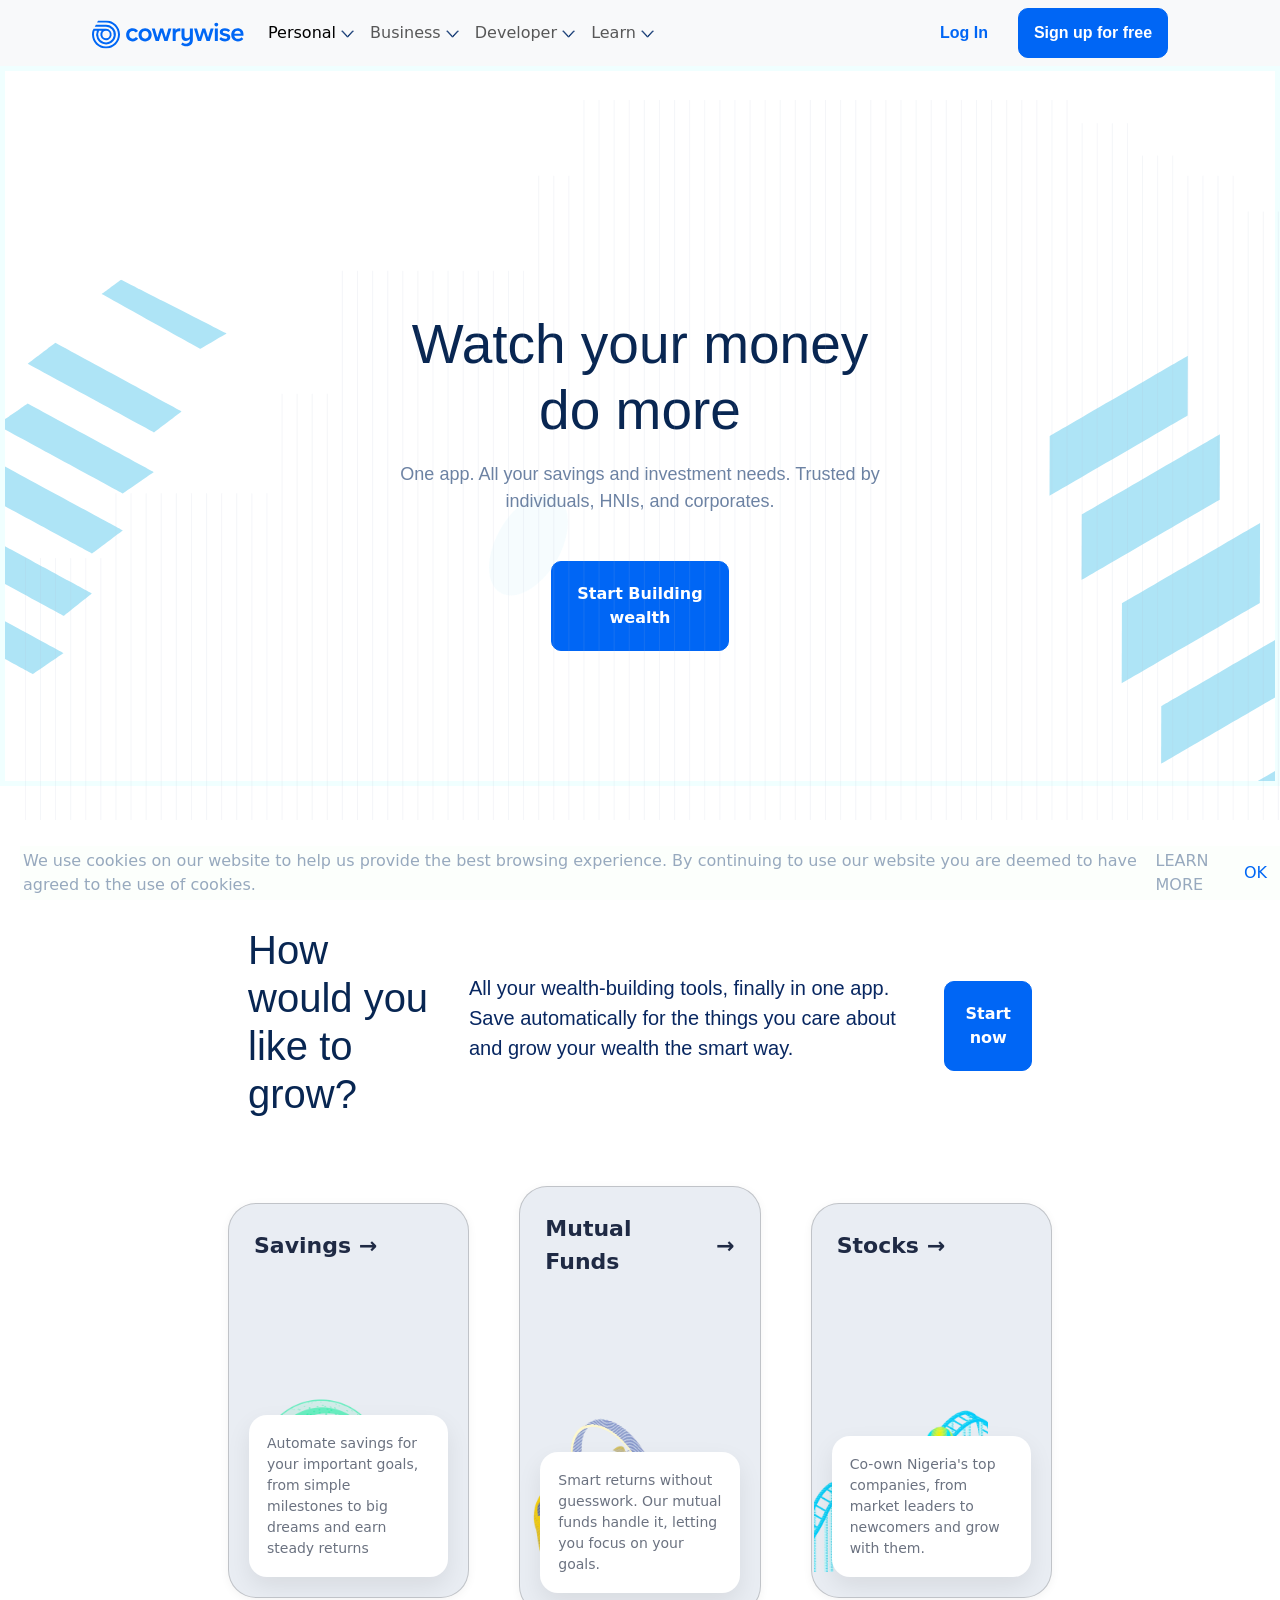
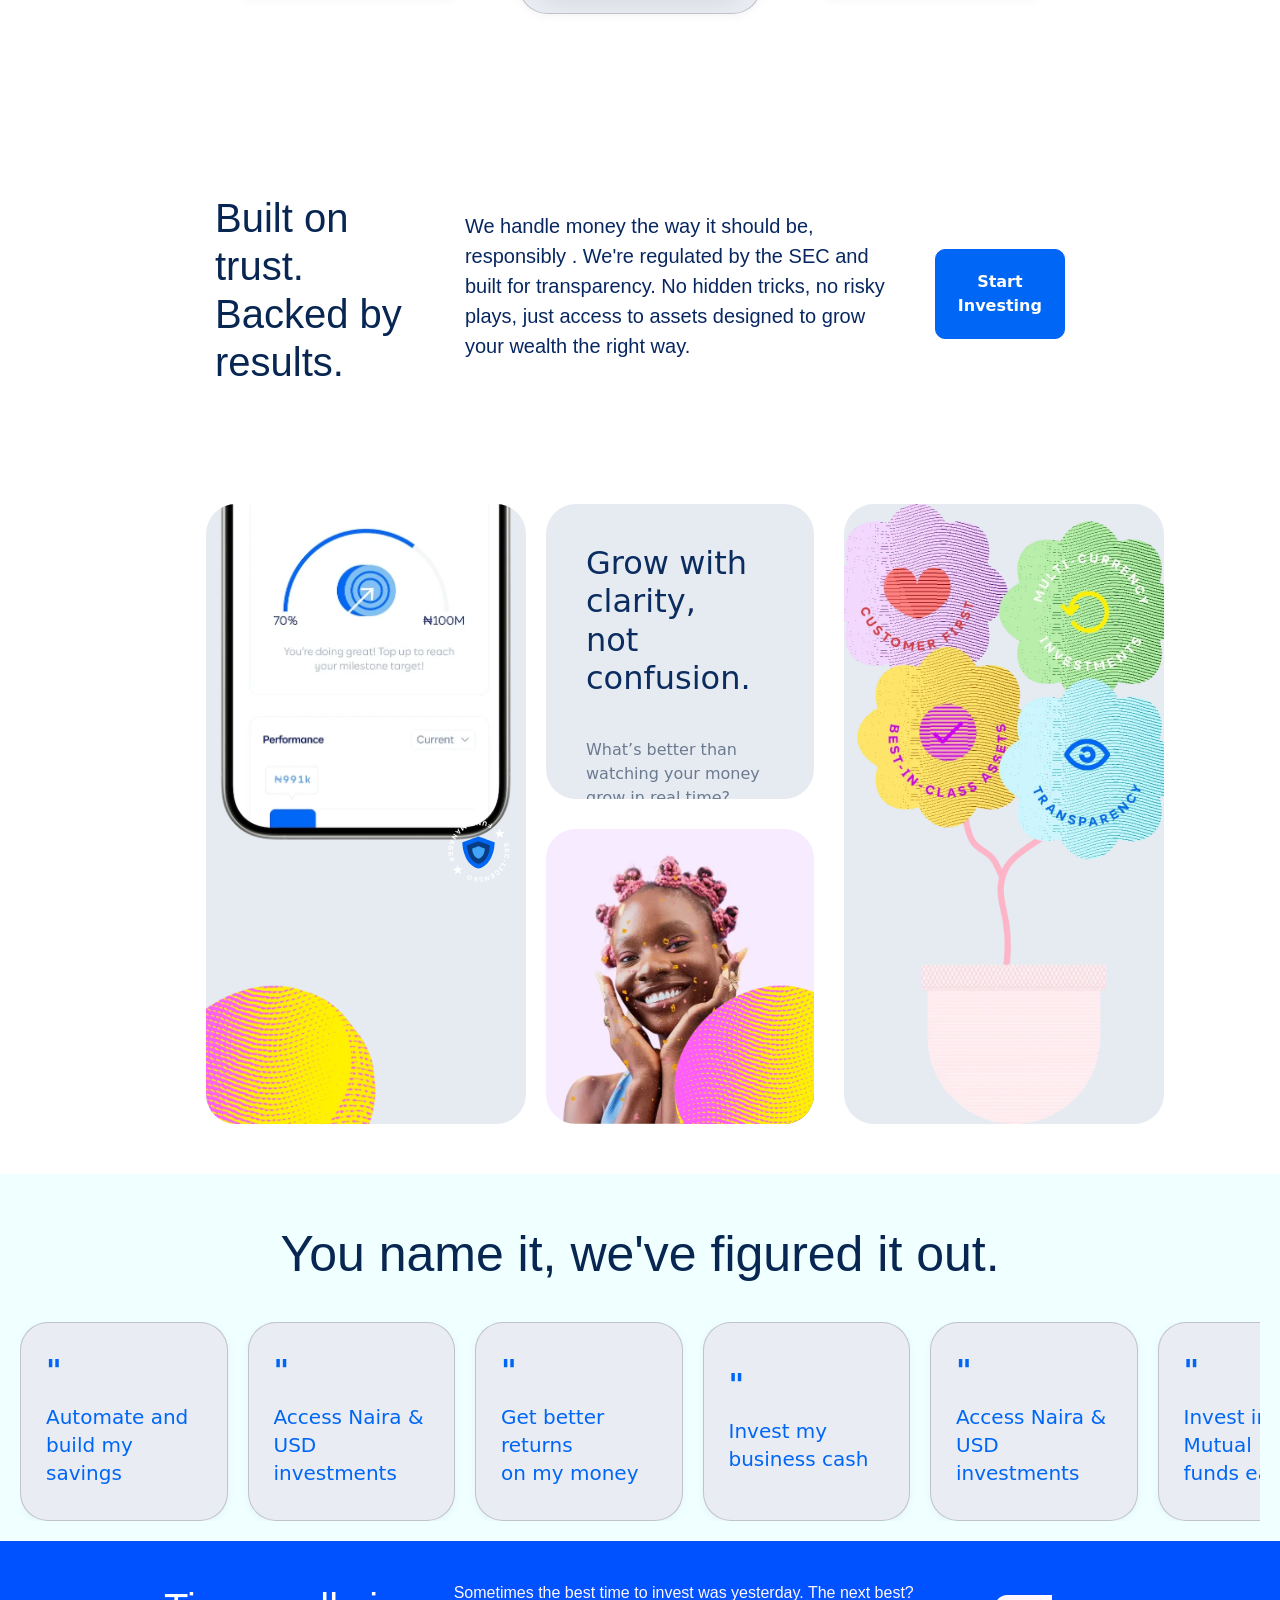
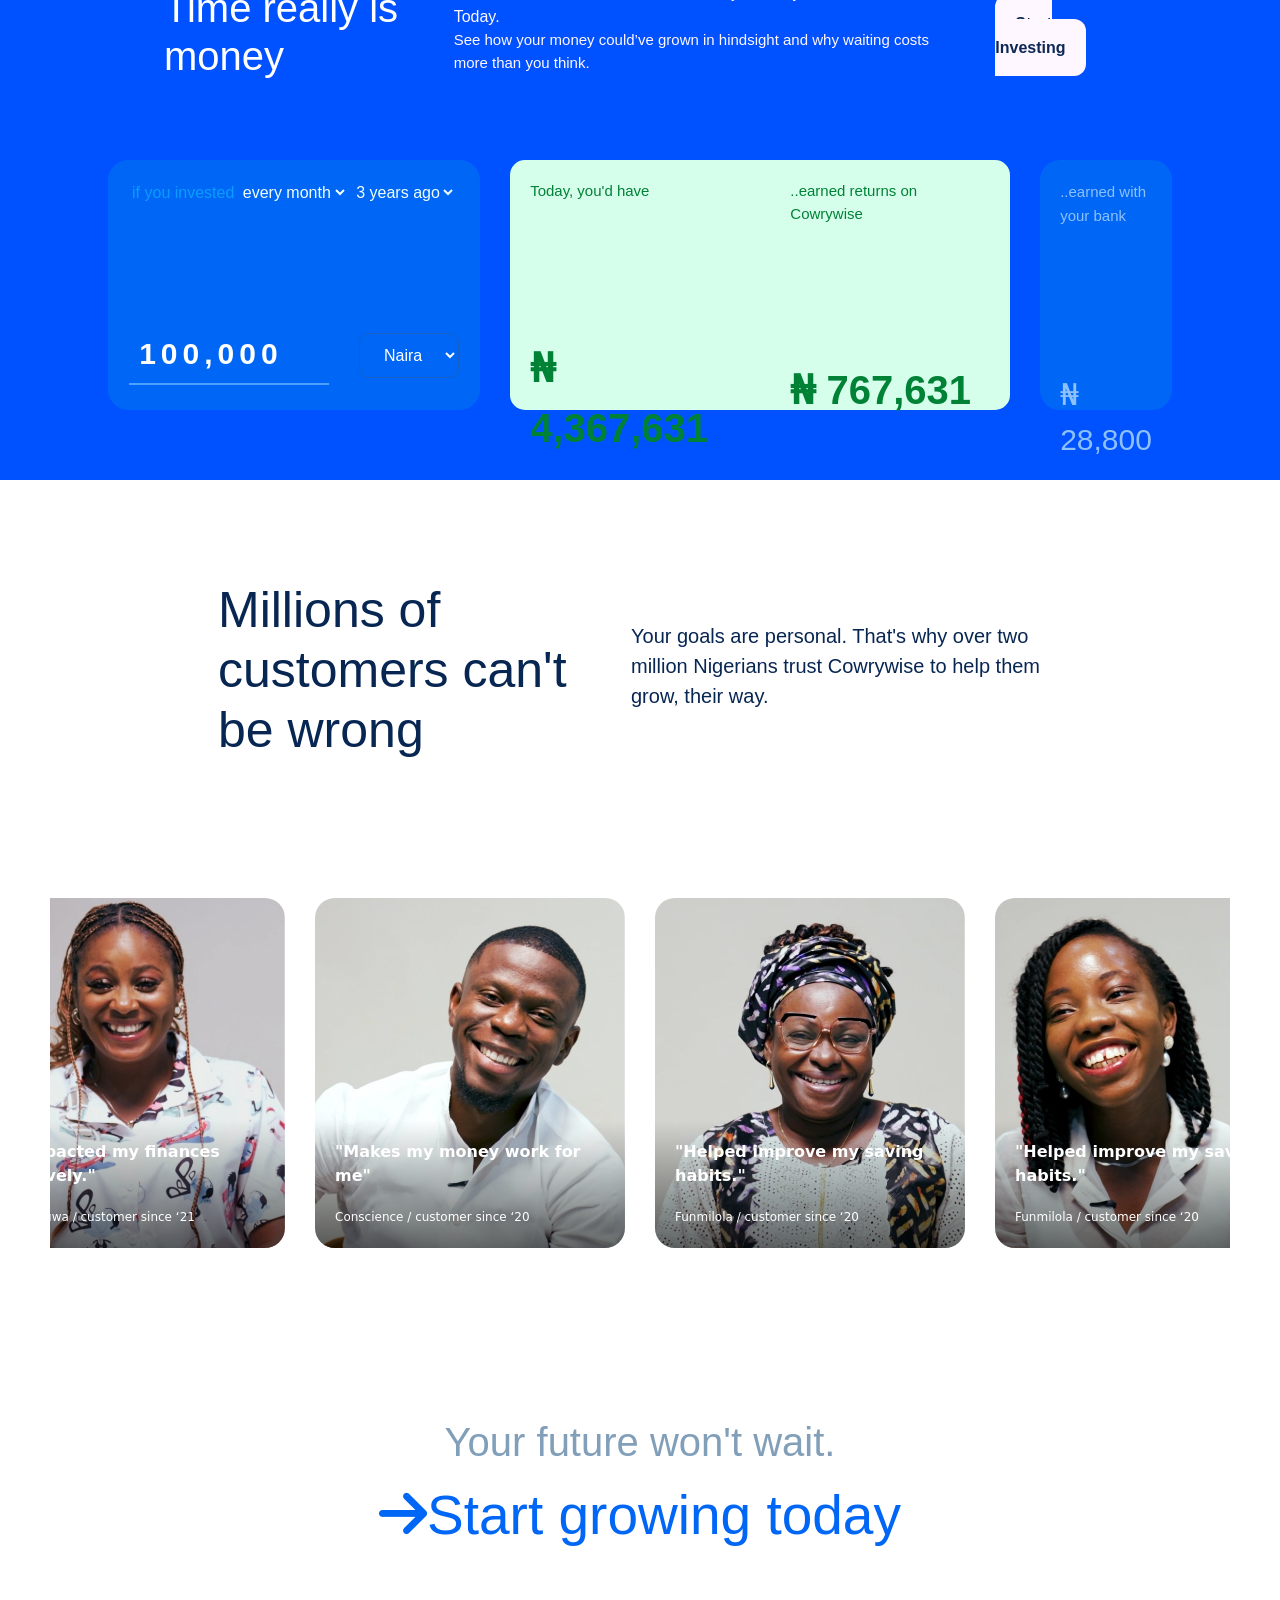
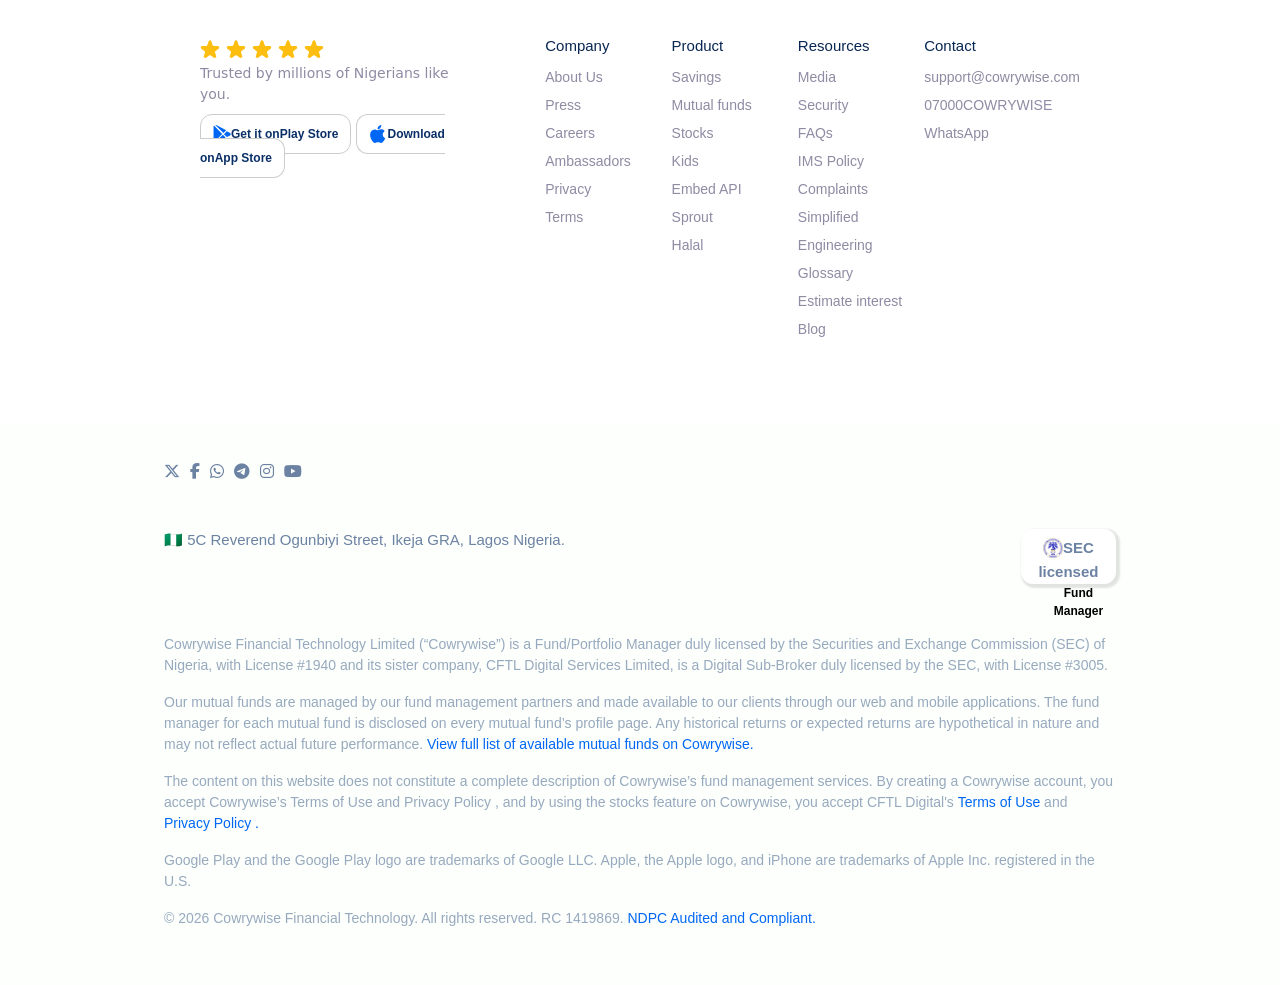
==== commit 4ddffbdd: "changes made" ====
--- a/index.html
+++ b/index.html
@@ -54,7 +54,6 @@
             <a href="">Start Building wealth <img src="IMAGE/download (30).svg" alt=""></a>
         </div>
         <img src="IMAGE/imgi_47_bg-lines.svg" alt="">
-        <img src="IMAGE/img_7.png" alt="" width="100px" class="ladder-1">
     </section>
     <section class="page-2">
         <div class="grow-cover">
@@ -113,14 +112,39 @@
                 right way.</p>
             <button>Start Investing</button>
         </div>
-        <div class="backed-content">
-            <div class="results">
-                <img src="IMAGE/imgi_4_cowrywise-app-screen-home-2025.webp" alt="" width="50px" class="image-1">
-                <img src="IMAGE/imgi_5_s-coin-2.webp" alt="" width="50px">
-            </div>
-        </div>
-    </section>
-    <!-- NOT YET DONE -->
+        </div>
+    </section>
+    <section class="Primary-section">
+        <div class="Primary-container">
+            <div class="Primary-layout">
+                <div class="cover-Card Primary-left">
+                    <div class="phone-wrapper">
+                        <img src="IMAGE/imgi_4_cowrywise-app-screen-home-2025.webp" class="phone-img">
+                        <img src="IMAGE/download (7).svg" class="floating-badge">
+                    </div>
+                    <img src="IMAGE/imgi_5_s-coin-2.webp" class="left-rotate">
+                </div>
+                <div class="Primary-middle">
+                    <div class="cover-Card Primary-top">
+                        <div class="text">
+                            <h2>Grow with clarity,<br>not confusion.</h2>
+                            <p>
+                                What’s better than watching your money grow in real time?
+                                Tracking your investments, savings, and returns without the guesswork.
+                            </p>
+                        </div>
+                    </div>
+                    <div class="cover-Card Primary-bottom">
+                        <img src="IMAGE/imgi_6_girl-face-model.webp" class="Primary-img">
+                        <img src="IMAGE/imgi_5_s-coin-2.webp" class="round">
+                    </div>
+                </div>
+                <div class="cover-Card right">
+                    <img src="IMAGE/imgi_7_flowers.webp" class="Primary-img">
+                </div>
+            </div>
+        </div>
+    </section>
     <section class="page-4">
         <h3 class="readers">You name it, we've figured it out.</h3>
         <div class="slider">
@@ -223,7 +247,6 @@
         </div>
 
         <div class="testimonial-section">
-            <!-- <i class="fa-brands fa-youtube"></i> -->
             <div class="testimony-1">
                 <div class="test">
                     <img src="IMAGE/imgi_8_moyosoluwa.jpeg" alt="">
@@ -275,7 +298,8 @@
                     <div class="con2">
                         <a href=""><img src="IMAGE/download (57).svg" alt=""><span>Get it on</span><span>Play
                                 Store</span></a>
-                        <a href="" class="con-2"><img src="IMAGE/download (56).svg" alt=""><span>Download on</span><span>App
+                        <a href="" class="con-2"><img src="IMAGE/download (56).svg" alt=""><span>Download
+                                on</span><span>App
                                 Store</span></a>
                     </div>
                 </div>
@@ -322,6 +346,38 @@
             </div>
         </div>
     </section>
+    <section class="page-8">
+        <div class="footer-section">
+                <div class="social-icons">
+                    <i class="fa-brands fa-x-twitter"></i>
+                    <i class="fa-brands fa-facebook-f"></i>
+                    <i class="fa-brands fa-whatsapp"></i>
+                    <i class="fa-brands fa-telegram"></i>
+                    <i class="fa-brands fa-instagram"></i>
+                    <i class="fa-brands fa-youtube"></i>
+                </div>
+                <div class="page-81">
+                    <p>🇳🇬   5C Reverend Ogunbiyi Street, Ikeja GRA, Lagos Nigeria.</p>
+                    <div class="page-82">
+                        <img src="imgi_1_sec-logo.uViKvy1J.png" alt="" width="20px" ><span>SEC licensed</span><br><p>Fund Manager</p>
+                    </div>
+                </div>
+                <div class="page-footer">
+                    <p>Cowrywise Financial Technology Limited (“Cowrywise”) is a Fund/Portfolio Manager duly licensed by the Securities and Exchange Commission (SEC) of Nigeria, with License #1940 and its sister company, CFTL Digital Services Limited, is a Digital Sub-Broker duly licensed by the SEC, with License #3005.</p>
+                    <p>Our mutual funds are managed by our fund management partners and made available to our clients through our web and mobile applications. The fund manager for each mutual fund is disclosed on every mutual fund’s profile page. Any historical returns or expected returns are hypothetical in nature and may not reflect actual future performance. <a href="">View full list of available mutual funds on Cowrywise.</a></p>
+                    <p>The content on this website does not constitute a complete description of Cowrywise’s fund management services. By creating a Cowrywise account, you accept Cowrywise’s Terms of Use and Privacy Policy , and by using the stocks feature on Cowrywise, you accept CFTL Digital's <a href="">Terms of Use</a> and <a href="">Privacy Policy .</a></p>
+                    <p>Google Play and the Google Play logo are trademarks of Google LLC. Apple, the Apple logo, and iPhone are trademarks of Apple Inc. registered in the U.S.</p>
+                    <p>© 2026  Cowrywise Financial Technology. All rights reserved. RC 1419869. <a href="">NDPC Audited and Compliant. </a></p>
+                </div>
+            </div>
+        </div>
+        <div class="footer">
+            <span>We use cookies on our website to help us provide the best browsing experience. By continuing to use our website you are deemed to have agreed to the use of cookies.</span>
+            <div class="learn">
+                <a href="">LEARN MORE</a><span><a href="">OK</a></span>
+            </div>
+        </div>
+    </section>
 
 
 
--- a/style.css
+++ b/style.css
@@ -102,7 +102,8 @@
     font-weight: 600;
     margin-top: 30px;
 }
-.ladder-1{
+
+.ladder-1 {
     width: 100px;
     height: 10px;
     position: absolute;
@@ -190,22 +191,11 @@
     margin-top: 10px;
 }
 
-.circle {
-    position: absolute;
-    width: 380px;
-    height: 380px;
-    border-radius: 50%;
-    background: radial-gradient(circle at center, #4ade80, #22c55e, #06b6d4);
-    top: 20px;
-    left: -20px;
-    opacity: 0.3;
-}
-
 .visual img {
     position: absolute;
-    width: 90%;
+    width: 92%;
     bottom: 0;
-    left: -10%;
+    left: -12%;
     object-fit: contain;
 }
 
@@ -275,6 +265,159 @@
     background-color: grey;
 }
 
+.Primary-section {
+    padding: 50px 20px;
+    position: relative;
+    overflow: visible;
+}
+
+.Primary-container {
+    width: 70%;
+    margin: auto;
+}
+
+.Primary-layout {
+    display: flex;
+    gap: 20px;
+    align-items: stretch;
+}
+
+.cover-Card {
+    background: #e6ebf2;
+    border-radius: 30px;
+    position: relative;
+    overflow: hidden;
+}
+
+.Primary-left {
+    width: 320px;
+    height: 620px;
+    overflow: hidden;
+}
+.phone-wrapper {
+    position: absolute;
+    inset: 0;
+    display: flex;
+    justify-content: center;
+    align-items: flex-start;
+}
+.phone-img {
+    position: absolute;
+    top: -280px;
+    left: 50%;
+    transform: translateX(-50%);
+
+    width: 100%;
+    height: auto;
+    object-fit: contain;
+}
+
+.floating-badge {
+    position: absolute;
+    bottom: 230px;
+    right: 5px;
+    width: 85px;
+    animation: float 3s ease-in-out infinite;
+}
+
+.left-rotate {
+    position: absolute;
+    bottom: -80px;
+    left: -50px;
+    width: 220px;
+    animation: spin 14s linear infinite;
+}
+
+.Primary-middle {
+    flex: 1;
+    display: flex;
+    flex-direction: column;
+    gap: 30px;
+}
+
+.Primary-top {
+    height: 295px;
+}
+
+.Primary-bottom {
+    height: 295px;
+}
+
+.text {
+    padding: 40px;
+}
+
+.text h2 {
+    font-size: 32px;
+    color: #0b2c5f;
+    margin: 0;
+}
+
+.text p {
+    margin-top: 40px;
+    color: #6c7a90;
+}
+
+.Primary-img {
+    width: 100%;
+    height: 100%;
+    object-fit: cover;
+}
+
+.round {
+    position: absolute;
+    bottom: -60px;
+    right: -60px;
+    width: 200px;
+    animation: spin 12s linear infinite;
+}
+
+.right {
+    width: 320px;
+    margin-left: -80px;
+    height: 620px;
+    transform: translateX(90px);
+}
+
+@keyframes spin {
+    from {
+        transform: rotate(0deg);
+    }
+
+    to {
+        transform: rotate(360deg);
+    }
+}
+
+@keyframes float {
+
+    0%,
+    100% {
+        transform: translateY(0);
+    }
+
+    50% {
+        transform: translateY(-10px);
+    }
+}
+
+@media (max-width: 1000px) {
+    .Primary-layout {
+        flex-direction: column;
+    }
+
+    .Primary-left,
+    .Primary-right {
+        width: 100%;
+        height: 400px;
+    }
+
+    .Primary-right {
+        transform: none;
+        margin-top: 0;
+    }
+}
+
 .page-4 {
     width: 100%;
     padding: 20px;
@@ -564,12 +707,14 @@
     flex-shrink: 0;
     transition: 0.5s ease;
 }
-.test img{
+
+.test img {
     width: 100%;
     height: 100%;
     object-fit: cover;
 }
-.youtube{
+
+.youtube {
     width: 30px;
     position: absolute;
     top: 30px;
@@ -579,7 +724,8 @@
     border-radius: 30px;
     color: white;
 }
-.youtube-1{
+
+.youtube-1 {
     width: 30px;
     position: absolute;
     top: 30px;
@@ -589,7 +735,8 @@
     border-radius: 30px;
     color: white;
 }
-.youtube-2{
+
+.youtube-2 {
     width: 30px;
     position: absolute;
     top: 30px;
@@ -599,7 +746,8 @@
     border-radius: 30px;
     color: white;
 }
-.youtube-3{
+
+.youtube-3 {
     width: 30px;
     position: absolute;
     top: 30px;
@@ -609,6 +757,7 @@
     border-radius: 30px;
     color: white;
 }
+
 .overlay {
     position: absolute;
     bottom: 0;
@@ -626,43 +775,50 @@
 .overlay span {
     font-size: 12px;
 }
-.page-7{
+
+.page-7 {
     width: 100%;
     padding: 20px;
     background-color: rgb(255, 255, 255);
 }
-.growing-cover{
+
+.growing-cover {
     width: 80%;
     padding: 20px;
     background-color: rgb(255, 255, 255);
     margin: auto;
 
 }
-.grow-1{
+
+.grow-1 {
     display: flex;
     justify-content: center;
     align-items: center;
     flex-direction: column;
     font-family: 'Segoe UI', Tahoma, Geneva, Verdana, sans-serif;
 }
-.grow-1 h3{
+
+.grow-1 h3 {
     color: rgb(130, 159, 186);
-    font-size: 45px;
+    font-size: 40px;
     font-weight: 500;
 }
-.grow-1 a{
+
+.grow-1 a {
     width: 100%;
     text-align: center;
     text-decoration: none;
     font-size: 55px;
     color: rgb(0, 102, 245);
 }
-.contact-cover{
+
+.contact-cover {
     width: 100%;
     padding: 20px;
     background-color: rgb(255, 255, 255);
 }
-.contact-1{
+
+.contact-1 {
     width: 80%;
     padding: 20px;
     background-color: rgb(255, 255, 255);
@@ -671,13 +827,15 @@
     justify-content: center;
     gap: 50px;
 }
-.con-1{
+
+.con-1 {
     width: 50%;
     padding: 20px;
     background-color: rgb(255, 255, 255);
     height: 250px;
 }
-.con-1 p{
+
+.con-1 p {
     color: rgb(142, 139, 163);
     font-weight: 500;
     font-size: 14px;
@@ -700,35 +858,121 @@
     height: 18px;
 }
 
-.con-3{
-    width: 100%;
-    padding: 20px;
-    display: flex;
-}
-.con-4{
+.con-3 {
+    width: 100%;
+    padding: 20px;
+    display: flex;
+}
+
+.con-4 {
     width: 100%;
     display: flex;
     flex-direction: column;
     font-family: 'Segoe UI', Tahoma, Geneva, Verdana, sans-serif;
 }
-.con-4 h6{
+
+.con-4 h6 {
     color: rgb(8, 38, 82);
     font-size: 15px;
     font-weight: 500;
 }
-.con-4 a{
+
+.con-4 a {
     text-decoration: none;
     color: rgb(142, 139, 163);
     font-size: 14px;
     line-height: 2;
 }
 
-
-
-
-
-
-
+.page-8{
+    width: 100%;
+    padding: 20px;
+    background-color: rgb(252, 255, 252);
+}
+.footer-section{
+    width: 80%;
+    padding: 20px;
+    background-color: rgb(252, 255, 252);
+    margin: auto;
+}
+.social-icons{
+    display: flex;
+    gap: 10px;
+    color: rgb(108, 130, 163);
+}
+.page-81{
+    width: 100%;
+    display: flex;
+    margin-top: 50px;
+    font-family: 'Segoe UI', Tahoma, Geneva, Verdana, sans-serif;
+    justify-content: space-between;
+}
+.page-81 p{
+    font-size: 15px;
+    color: rgb(108, 130, 163);
+    font-weight: 500;
+}
+.page-82{
+    width: 10%;
+    padding: 5px;
+    background-color: rgb(255, 255, 255);
+    border: 2px solid rgb(255, 255, 255);
+    height: 55px;
+    box-shadow: 2px 2px 2px 2px rgba(0, 0, 0, 0.11);
+    border-radius: 12px;
+    text-align: center;
+    font-family: 'Segoe UI', Tahoma, Geneva, Verdana, sans-serif;
+}
+.page-82 span{
+    font-size: 15px;
+    font-weight: bold;
+    color: rgb(108, 130, 163);
+}
+.page-82 p{
+    color: black;
+    margin-left: 20px;
+    font-weight: bold;
+    font-size: 12px;
+}
+.page-footer{
+    width: 100%;
+    margin-top: 50px;
+    color: #97a9be;
+    font-size: 14px;
+    font-weight: 400;
+    font-family: 'Segoe UI', Tahoma, Geneva, Verdana, sans-serif;
+}
+.page-footer a{
+    text-decoration: none;
+    color: #0067f5;
+    font-weight: 450;
+}
+.footer{
+    width: 100%;
+    background-color: rgb(252, 255, 252);
+    display: flex;
+    align-items: center;
+    border: 3px solid rgb(252, 255, 252);
+    justify-content: space-around;
+    position: fixed;
+    bottom: 0;
+}
+.footer span{
+    color:  #97a9be;
+    margin: auto;
+}
+.footer a{
+    text-decoration: none;
+    color: #97a9be;
+}
+.footer span a{
+    color:  #0067f5;
+    margin-right: 30px;
+}
+.learn{
+    display: flex;
+    gap: 10px;
+}
 
 
 
@@ -1017,6 +1261,362 @@
         font-weight: 500;
     }
 
+    .Primary-section {
+        width: 100%;
+        padding: 20px;
+}
+
+.Primary-container {
+    width: 100%;
+    padding: 20px;
+    margin: auto;
+}
+
+.right {
+    width: 320px;
+    margin-left: -100px;
+    height: 620px;
+    transform: translateX(90px);
+}
+
+@keyframes spin {
+    from {
+        transform: rotate(0deg);
+    }
+
+    to {
+        transform: rotate(360deg);
+    }
+}
+
+@keyframes float {
+
+    0%,
+    100% {
+        transform: translateY(0);
+    }
+
+    50% {
+        transform: translateY(-10px);
+    }
+}
+
+@media (max-width: 1000px) {
+    .Primary-layout {
+        flex-direction: column;
+    }
+
+    .Primary-left,.Primary-right {
+        width: 100%;
+        height: 400px;
+    }
+
+    .Primary-right {
+        transform: none;
+        margin-top: 0;
+    }
+}
+
+.page-6 {
+    width: 100%;
+    padding: 20px;
+}
+
+.video-cover {
+    width: 100%;
+    padding: 20px;
+    margin: auto;
+    flex-direction: column;
+    gap: 30px;
+}
+
+.video-cover h2 {
+    font-size: 30px;
+    color: rgb(8, 38, 82);
+    font-weight: 500;
+
+}
+
+.video-cover p {
+    width: 100%;
+    color: rgb(8, 38, 82);
+    font-size: 20px;
+}
+
+
+.testimonial-section {
+    width: 100%;
+    padding: 80px 40px;
+    overflow: hidden;
+}
+
+.testimony-1 {
+    width: 100%;
+    margin: auto;
+    display: flex;
+    gap: 30px;
+    align-items: center;
+    justify-content: center;
+    position: relative;
+}
+
+
+.test {
+    position: relative;
+    width: 310px;
+    height: 350px;
+    border-radius: 20px;
+    overflow: hidden;
+    flex-shrink: 0;
+    transition: 0.5s ease;
+}
+
+.test img {
+    width: 100%;
+    height: 100%;
+    object-fit: cover;
+}
+
+.youtube {
+    width: 30px;
+    position: absolute;
+    top: 30px;
+    left: 450px;
+    border: 1px solid white;
+    background-color: white;
+    border-radius: 30px;
+    color: white;
+}
+
+.youtube-1 {
+    width: 30px;
+    position: absolute;
+    top: 30px;
+    left: 800px;
+    border: 1px solid white;
+    background-color: white;
+    border-radius: 30px;
+    color: white;
+}
+
+.youtube-2 {
+    width: 30px;
+    position: absolute;
+    top: 30px;
+    left: 1140px;
+    border: 1px solid white;
+    background-color: white;
+    border-radius: 30px;
+    color: white;
+}
+
+.youtube-3 {
+    width: 30px;
+    position: absolute;
+    top: 30px;
+    left: 1470px;
+    border: 1px solid white;
+    background-color: white;
+    border-radius: 30px;
+    color: white;
+}
+
+.page-7 {
+    width: 100%;
+    padding: 20px;
+}
+
+.growing-cover {
+    width: 100%;
+    padding: 20px;
+    margin: auto;
+
+}
+
+.grow-1 h3 {
+    color: rgb(130, 159, 186);
+    font-size: 25px;
+    font-weight: 500;
+}
+
+.grow-1 a {
+    width: 100%;
+    text-align: center;
+    text-decoration: none;
+    font-size: 30px;
+    color: rgb(0, 102, 245);
+}
+
+.contact-cover {
+    width: 100%;
+    padding: 20px;
+    background-color: rgb(255, 255, 255);
+}
+
+.contact-1 {
+    width: 100%;
+    background-color: rgb(255, 255, 255);
+    flex-direction: column;
+    gap: 30px;
+}
+
+.con-1 {
+    width: 100%;
+    padding: 20px;
+    background-color: rgb(255, 255, 255);
+    height: 250px;
+}
+
+.con-1 p {
+    color: rgb(142, 139, 163);
+    font-weight: 500;
+    font-size: 14px;
+}
+
+.con2 a {
+    width: 50% !important;
+    margin: auto;
+    color: rgb(10, 47, 102);
+    padding: 20px;
+    font-size: 12px;
+    text-decoration: none;
+    font-weight: 600;
+    font-family: 'Segoe UI', Tahoma, Geneva, Verdana, sans-serif;
+    border: 1px solid #ccc;
+    border-radius: 12px;
+    background-color: white;
+}
+
+.con2 img {
+    width: 18px;
+    height: 18px;
+}
+
+.con-3 {
+    width: 100%;
+    padding: 20px;
+    display: flex;
+    flex-direction: column;
+}
+
+.con-4 {
+    width: 100%;
+    display: flex;
+    font-family: 'Segoe UI', Tahoma, Geneva, Verdana, sans-serif;
+}
+
+.con-4 h6 {
+    color: rgb(8, 38, 82);
+    font-size: 15px;
+    font-weight: 500;
+}
+
+.con-4 a {
+    text-decoration: none;
+    color: rgb(142, 139, 163);
+    font-size: 14px;
+    line-height: 2;
+}
+.footer{
+    width: 100%;
+    background-color: rgb(252, 255, 252);
+    flex-direction: column;
+    font-size: 15px;
+    
+}
+
+.page-8{
+    width: 100%;
+    padding: 20px;
+    background-color: rgb(252, 255, 252);
+}
+.footer-section{
+    width: 80%;
+    padding: 20px;
+    background-color: rgb(252, 255, 252);
+    margin: auto;
+}
+.social-icons{
+    display: flex;
+    gap: 10px;
+    color: rgb(108, 130, 163);
+}
+.page-81{
+    width: 100%;
+    display: flex;
+    margin-top: 50px;
+    font-family: 'Segoe UI', Tahoma, Geneva, Verdana, sans-serif;
+    justify-content: space-between;
+}
+.page-81 p{
+    font-size: 15px;
+    color: rgb(108, 130, 163);
+    font-weight: 500;
+}
+.page-82{
+    width: 10%;
+    padding: 5px;
+    background-color: rgb(255, 255, 255);
+    border: 2px solid rgb(255, 255, 255);
+    height: 55px;
+    box-shadow: 2px 2px 2px 2px rgba(0, 0, 0, 0.11);
+    border-radius: 12px;
+    text-align: center;
+    font-family: 'Segoe UI', Tahoma, Geneva, Verdana, sans-serif;
+}
+.page-82 span{
+    font-size: 15px;
+    font-weight: bold;
+    color: rgb(108, 130, 163);
+}
+.page-82 p{
+    color: black;
+    margin-left: 20px;
+    font-weight: bold;
+    font-size: 12px;
+}
+.page-footer{
+    width: 100%;
+    margin-top: 50px;
+    color: #97a9be;
+    font-size: 14px;
+    font-weight: 400;
+    font-family: 'Segoe UI', Tahoma, Geneva, Verdana, sans-serif;
+}
+.page-footer a{
+    text-decoration: none;
+    color: #0067f5;
+    font-weight: 450;
+}
+.footer{
+    width: 100%;
+    background-color: rgb(252, 255, 252);
+    display: flex;
+    align-items: center;
+    border: 3px solid rgb(252, 255, 252);
+    justify-content: space-around;
+    position: fixed;
+    bottom: 0;
+}
+.footer span{
+    color:  #97a9be;
+    margin: auto;
+}
+.footer a{
+    text-decoration: none;
+    color: #97a9be;
+}
+.footer span a{
+    color:  #0067f5;
+    margin-right: 30px;
+}
+.learn{
+    display: flex;
+    gap: 10px;
+}
+
+
+
 
 
 
@@ -1075,171 +1675,3 @@
 
 
 
-
-
-/* 
-.results {
-    width: 200px;
-    padding: 20px;
-    background-color: grey;
-    border-radius: 12px;
-}
-
-.animate-1 {
-    width: 100%;
-    padding: 20px;
-    background-color: azure;
-}
-
-.animate-container h3 {
-    width: 100%;
-    padding: 20px;
-    color: rgb(8, 38, 82);
-    text-align: center;
-    font-family: 'Segoe UI', Tahoma, Geneva, Verdana, sans-serif;
-    font-size: 60px;
-    font-weight: 500;
-}
-
-.teller {
-    width: 100%;
-    padding: 20px;
-    background-color: azure;
-    font-family: 'Segoe UI', Tahoma, Geneva, Verdana, sans-serif;
-}
-
-.teller a {
-    width: 40%;
-    text-decoration: none;
-}
-
-.teller a h4 {
-    width: 25%;
-    padding: 40px;
-    font-size: 40px;
-    text-align: center;
-    border-radius: 12px;
-    color: rgb(0, 102, 245);
-    text-decoration: none;
-    background-color: white;
-}
-
-.page-3 {
-    width: 100%;
-    padding: 50px;
-    font-size: 50px;
-    font-family: 'Segoe UI', Tahoma, Geneva, Verdana, sans-serif;
-    color: rgb(8, 38, 82);
-    text-align: center;
-    background-color: azure;
-}
-
-.readers {
-    font-weight: 500;
-} */
-
-
-/* Animation */
-/* @keyframes scroll {
-    0% {
-        transform: translateX(0);
-    }
-
-    100% {
-        transform: translateX(-50%);
-    }
-}
-
-.page-5 {
-    width: 100%;
-    padding: 20px;
-    background-color: rgb(0, 81, 255);
-}
-
-.page-5-content {
-    width: 100%;
-    padding: 50px 100px;
-    display: flex;
-    justify-content: space-around;
-    align-items: center;
-}
-
-.page-5-cover h2 {
-    color: rgb(255, 255, 255);
-    font-family: 'Segoe UI', Tahoma, Geneva, Verdana, sans-serif;
-    font-weight: 500;
-    font-size: 50px;
-}
-
-.pages-4 strong {
-    color: rgb(255, 255, 255);
-    font-family: 'Segoe UI', Tahoma, Geneva, Verdana, sans-serif;
-    font-size: 20px;
-    font-weight: 500;
-}
-
-.pages-4 p {
-    font-size: 20px;
-    color: rgb(255, 255, 255);
-} */
-
-
-
-
-
-
-
-
-
-
-
-/* RESPONSIVENESS FOR LANDING PAGE */
-/* @media screen and (max-width:768px) {
-    header {
-        position: sticky;
-        top: 0;
-        z-index: 100;
-    }
-
-    .nav-bar a {
-        display: none;
-    }
-
-    .up-free a {
-        display: none;
-    }
-
-    .up-free button {
-        display: none;
-    }
-
-    .hero-section {
-        width: 100%;
-        padding: 20px;
-    }
-
-    .hero-page {
-        width: 100%;
-        padding: 20px;
-    }
-
-    .content {
-        margin: 5px auto;
-        width: 100%;
-        padding: 20px;
-    }
-
-    .content-cover {
-        width: 100%;
-        padding: 20px;
-        flex-direction: column;
-    }
-
-    .readd {
-        width: 100%;
-        padding: 20px;
-        flex-direction: column;
-        gap: 30px;
-    }
-
-} */
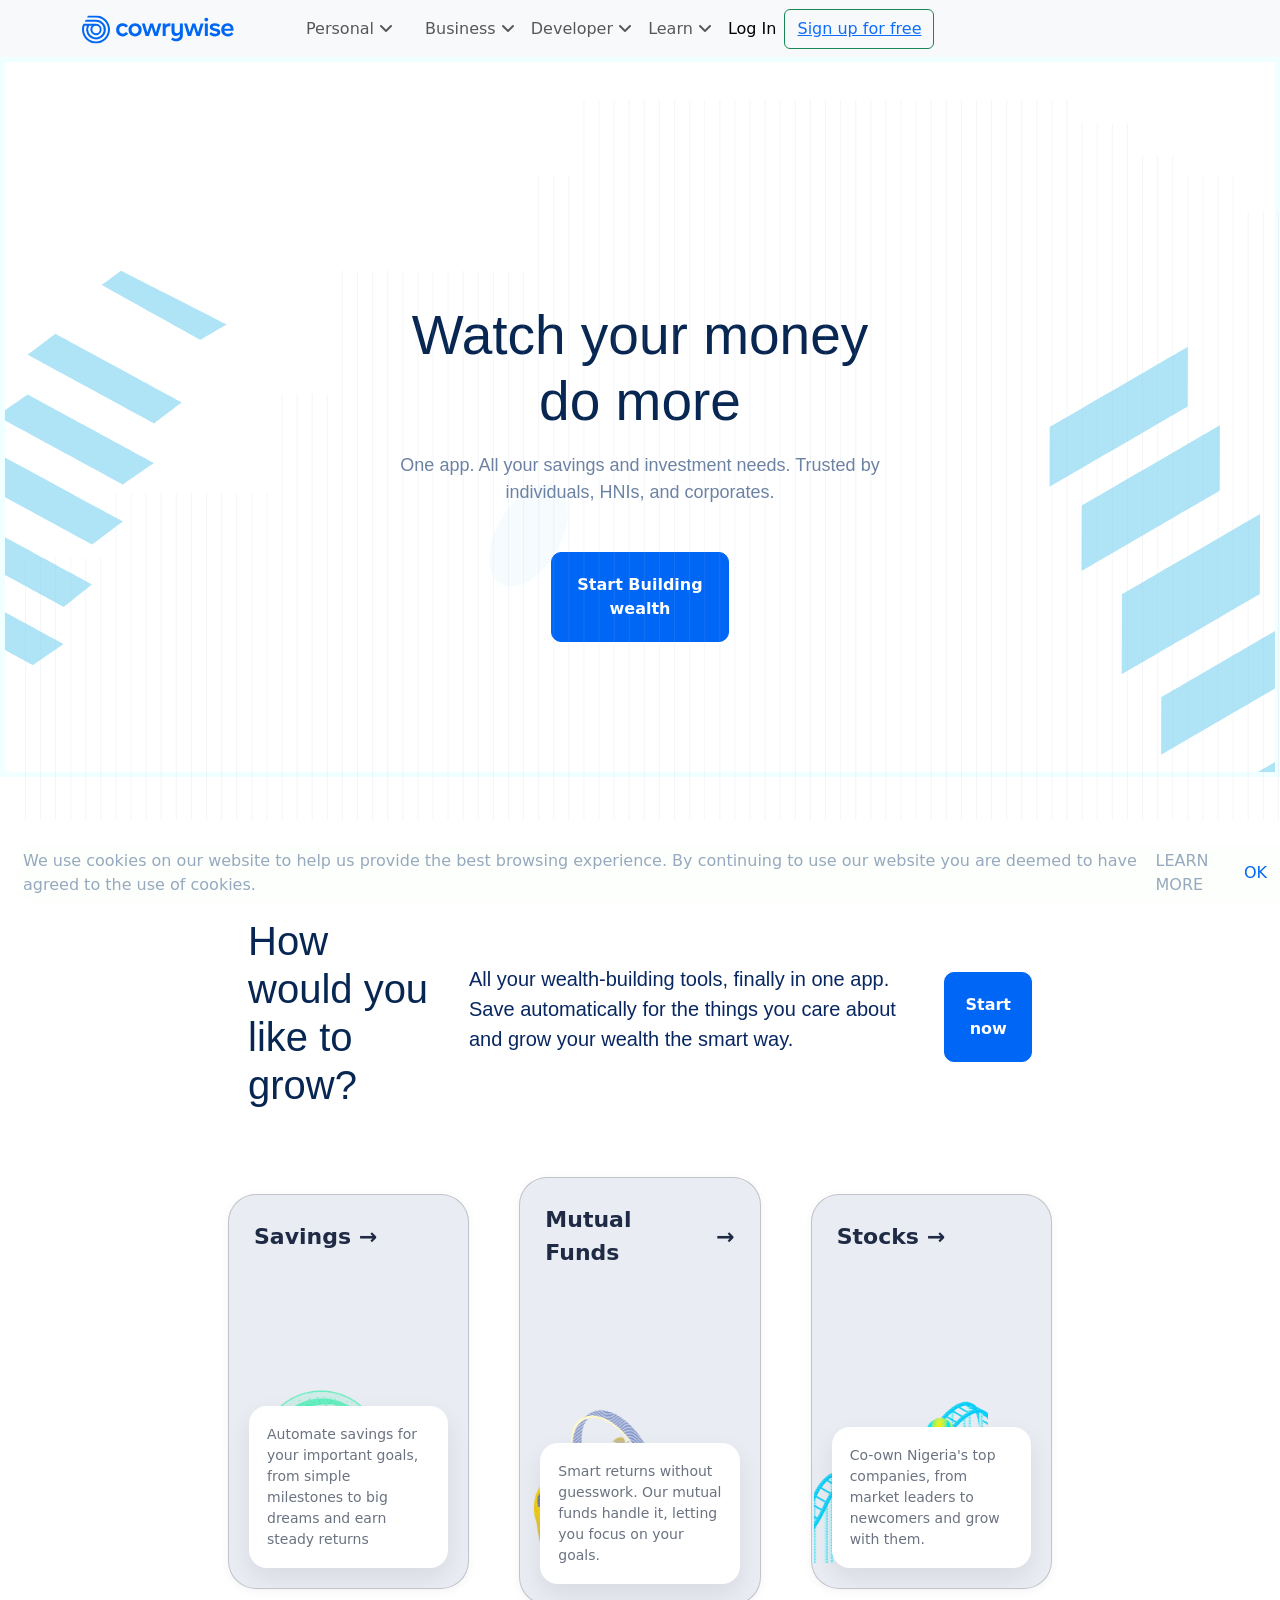
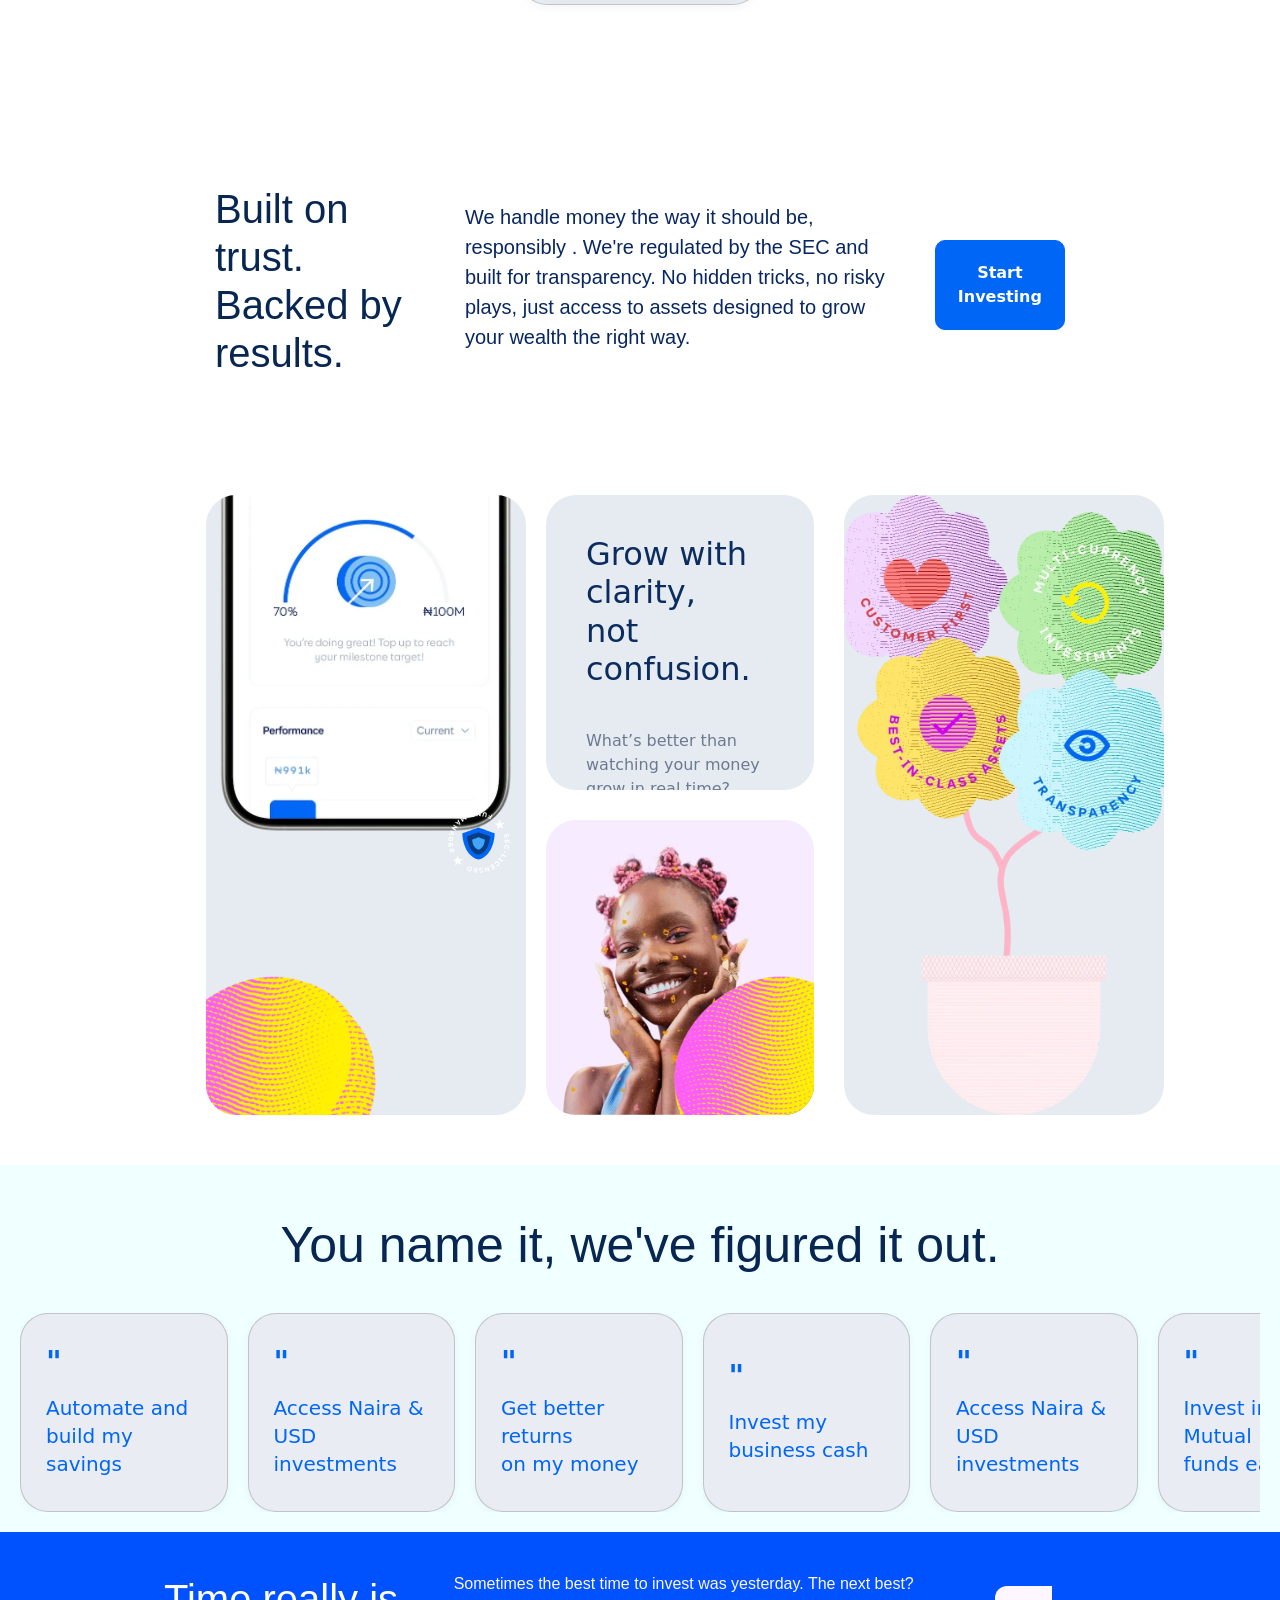
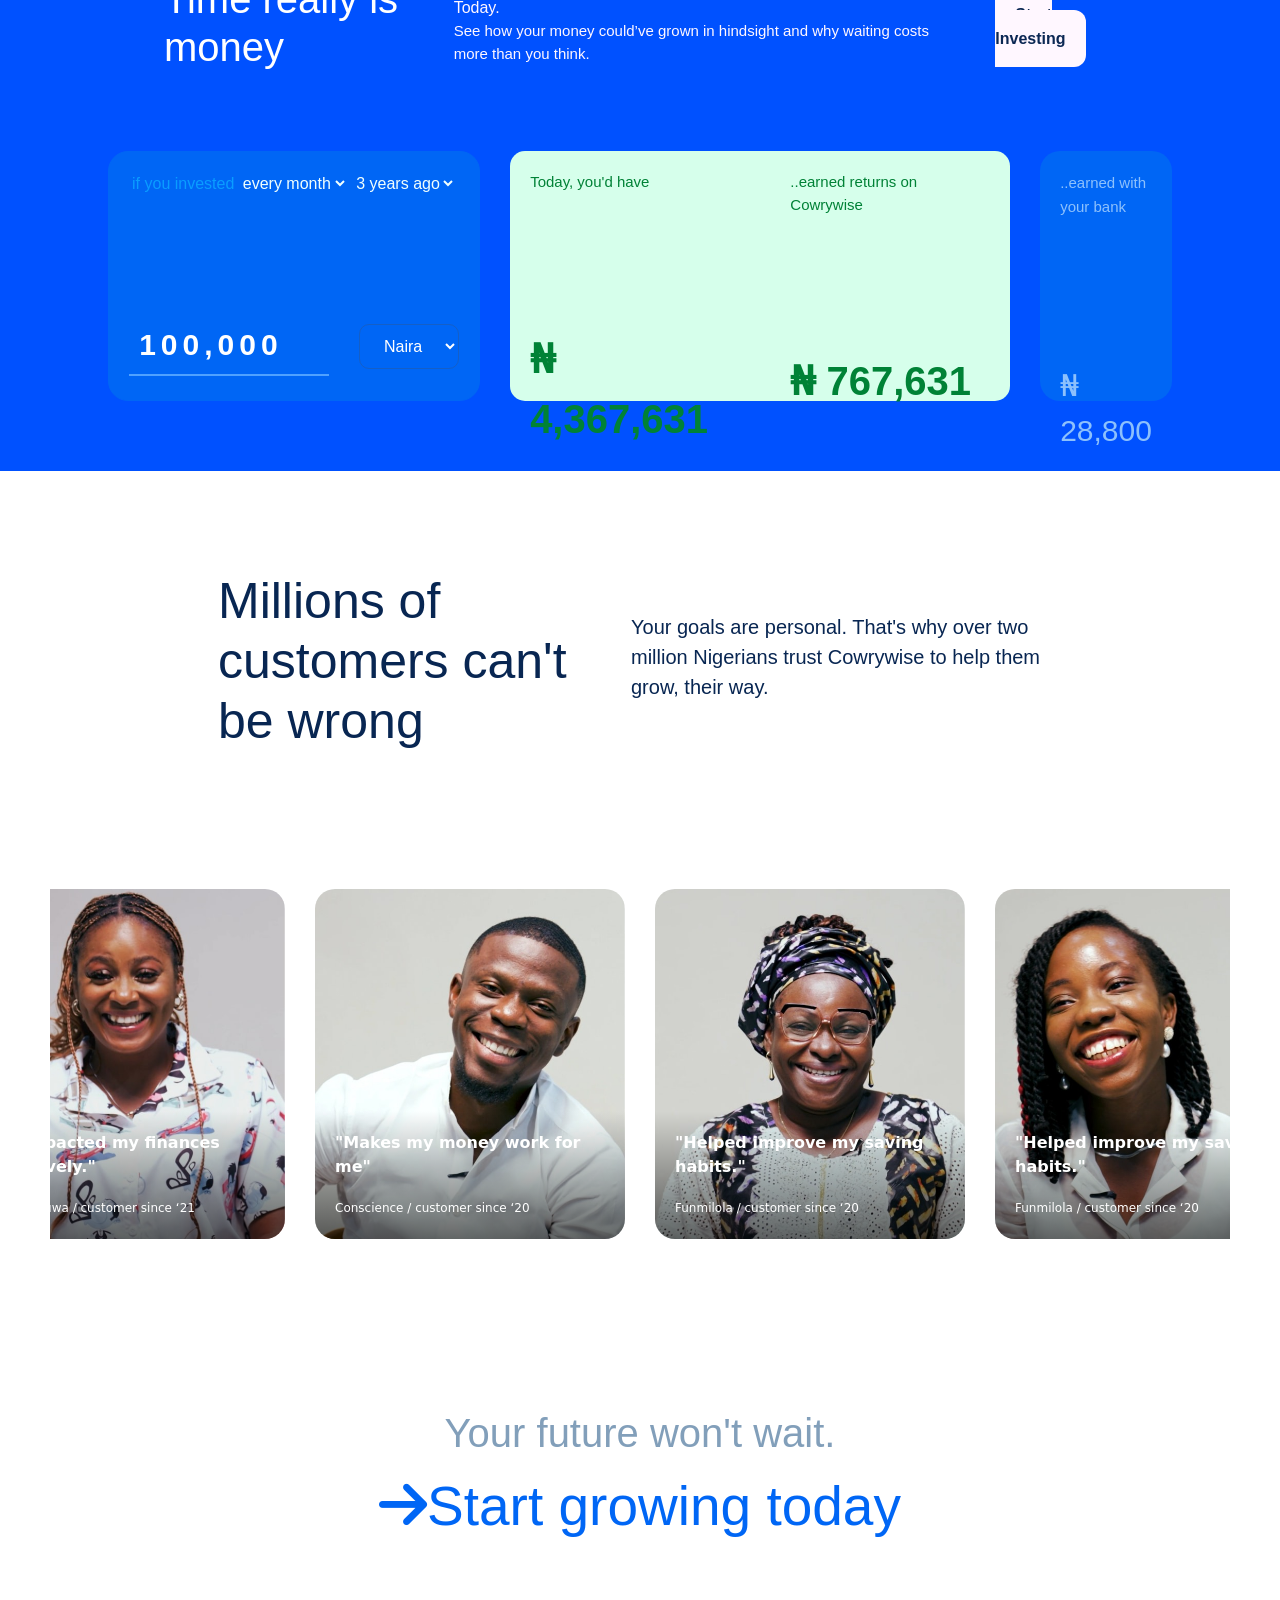
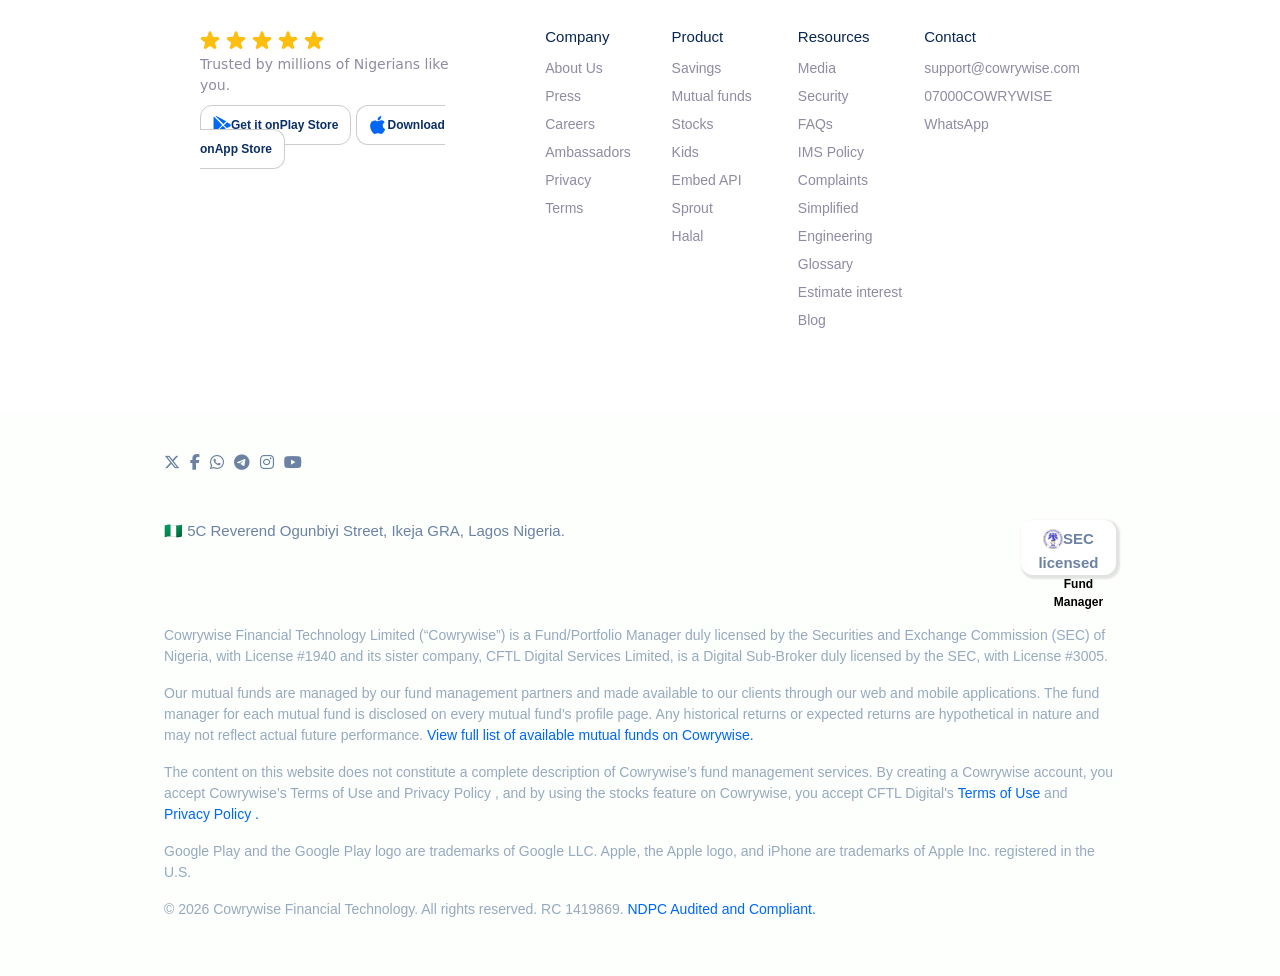
==== commit 36597f90: "next commit" ====
--- a/index.html
+++ b/index.html
@@ -14,7 +14,7 @@
 
 <body>
     <nav class="navbar navbar-expand-lg bg-body-tertiary sticky-top">
-        <div class="container-fluid">
+        <div class="container gap-5">
             <a class="navbar-brand" href="#"><img src="IMAGE/download (15).svg" alt=""></a>
             <button class="navbar-toggler" type="button" data-bs-toggle="collapse"
                 data-bs-target="#navbarSupportedContent" aria-controls="navbarSupportedContent" aria-expanded="false"
@@ -22,27 +22,56 @@
                 <span class="navbar-toggler-icon"></span>
             </button>
             <div class="collapse navbar-collapse" id="navbarSupportedContent">
+                <ul class="navbar-nav me-auto mb-2 mb-lg-0 gap-3">
+                    <li class="nav-item dropdown">
+                        <a class="nav-link" href="#" role="button" data-bs-toggle="dropdown"
+                            aria-expanded="false">
+                            Personal <i class="fa-solid fa-angle-down"></i>
+                        </a>
+                        <ul class="dropdown-menu">
+                            <li><a class="dropdown-item" href="#"><img src="IMAGE/download (13).svg" alt="" width="30px"> Savings</a><p>Save and earn amazing results</p></li>
+                            <li><a class="dropdown-item" href="#"> <img src="IMAGE/download (12).svg" alt="" width="30px"> Mutual Funds</a><p class="with">Grow your wealth without chasing Charts</p></li>
+                            <li><a class="dropdown-item" href="#"><img src="IMAGE/download (19).svg" alt="" width="30px"> Stocks <button>New!</button></a><p class="with-god">Owns a slice of Nigeria's top countries</p></li>
+                        </ul>
+                    </li>
                 <ul class="navbar-nav me-auto mb-2 mb-lg-0">
-                    <li class="nav-item">
-                        <a class="nav-link active" aria-current="page" href="#">Personal <img src="download (8).svg"
-                                alt=""></a>
+                    <li class="nav-item dropdown">
+                        <a class="nav-link" href="#" role="button" data-bs-toggle="dropdown"
+                            aria-expanded="false">
+                            Business <i class="fa-solid fa-angle-down"></i>
+                        </a>
+                        <ul class="dropdown-menu">
+                            <li><a class="dropdown-item" href="#"><img src="IMAGE/download (11).svg" alt="" width="30px"> Sprout <p>Put your business idle cash to work</p></a></li>
+                        </ul>
                     </li>
-                    <li class="nav-item">
-                        <a class="nav-link" href="#">Business <img src="download (8).svg" alt=""></a>
+                <ul class="navbar-nav me-auto mb-2 mb-lg-0">
+                    <li class="nav-item dropdown">
+                        <a class="nav-link" href="#" role="button" data-bs-toggle="dropdown"
+                            aria-expanded="false">
+                            Developer <i class="fa-solid fa-angle-down"></i>
+                        </a>
+                        <ul class="dropdown-menu">
+                            <li><a class="dropdown-item" href="#"><img src="IMAGE/download (13).svg" alt="" width="30px"> Embed <p>Offer investment services in your apps</p></a></li>
+                            <li><a class="dropdown-item" href="#"> <img src="IMAGE/download (12).svg" alt="" width="30px"> Docs <p>Read how to integrate the Embed API</p></a></li>
+                        </ul>
                     </li>
+                </ul>
+                <ul class="navbar-nav me-auto mb-2 mb-lg-0">
                     <li class="nav-item dropdown">
-                        <a class="nav-link" href="#">
-                            Developer <img src="download (8).svg" alt="">
+                        <a class="nav-link" href="#" role="button" data-bs-toggle="dropdown"
+                            aria-expanded="false">
+                            Learn <i class="fa-solid fa-angle-down"></i>
                         </a>
-                    </li>
-                    <li class="nav-item">
-                        <a class="nav-link" href="#">Learn <img src="download (8).svg" alt=""></a>
+                        <ul class="dropdown-menu">
+                            <li><a class="dropdown-item" href="#"><img src="IMAGE/download (9).svg" alt="" width="30px"> Glossary<p class="par">Learn from a curation of simple money terms</p></a></li>
+                            <li><a class="dropdown-item" href="#"> <img src="IMAGE/download (9).svg" alt="" width="30px"> Blog <p>Announcements, articles and stories</p></a></li>
+                            <li><a class="dropdown-item" href="#"> <img src="IMAGE/download (8).svg" alt="" width="30px"> Help Center <p>Everything you need to use Cowrywise</p></a></li>
+                        </ul>
                     </li>
                 </ul>
                 <form class="d-flex" role="search">
                     <a class="nav-link active" aria-current="page" href="Login.html">Log In</a>
-                    <button class="btn btn-outline-success" type="submit"><a href="sign-up.html">Sign up for
-                            free</a></button>
+                    <button class="btn btn-outline-success" type="submit"><a href="sign-up.html">Sign up for free</a></button>
                 </form>
             </div>
         </div>
@@ -348,31 +377,44 @@
     </section>
     <section class="page-8">
         <div class="footer-section">
-                <div class="social-icons">
-                    <i class="fa-brands fa-x-twitter"></i>
-                    <i class="fa-brands fa-facebook-f"></i>
-                    <i class="fa-brands fa-whatsapp"></i>
-                    <i class="fa-brands fa-telegram"></i>
-                    <i class="fa-brands fa-instagram"></i>
-                    <i class="fa-brands fa-youtube"></i>
-                </div>
-                <div class="page-81">
-                    <p>🇳🇬   5C Reverend Ogunbiyi Street, Ikeja GRA, Lagos Nigeria.</p>
-                    <div class="page-82">
-                        <img src="imgi_1_sec-logo.uViKvy1J.png" alt="" width="20px" ><span>SEC licensed</span><br><p>Fund Manager</p>
-                    </div>
-                </div>
-                <div class="page-footer">
-                    <p>Cowrywise Financial Technology Limited (“Cowrywise”) is a Fund/Portfolio Manager duly licensed by the Securities and Exchange Commission (SEC) of Nigeria, with License #1940 and its sister company, CFTL Digital Services Limited, is a Digital Sub-Broker duly licensed by the SEC, with License #3005.</p>
-                    <p>Our mutual funds are managed by our fund management partners and made available to our clients through our web and mobile applications. The fund manager for each mutual fund is disclosed on every mutual fund’s profile page. Any historical returns or expected returns are hypothetical in nature and may not reflect actual future performance. <a href="">View full list of available mutual funds on Cowrywise.</a></p>
-                    <p>The content on this website does not constitute a complete description of Cowrywise’s fund management services. By creating a Cowrywise account, you accept Cowrywise’s Terms of Use and Privacy Policy , and by using the stocks feature on Cowrywise, you accept CFTL Digital's <a href="">Terms of Use</a> and <a href="">Privacy Policy .</a></p>
-                    <p>Google Play and the Google Play logo are trademarks of Google LLC. Apple, the Apple logo, and iPhone are trademarks of Apple Inc. registered in the U.S.</p>
-                    <p>© 2026  Cowrywise Financial Technology. All rights reserved. RC 1419869. <a href="">NDPC Audited and Compliant. </a></p>
-                </div>
-            </div>
+            <div class="social-icons">
+                <i class="fa-brands fa-x-twitter"></i>
+                <i class="fa-brands fa-facebook-f"></i>
+                <i class="fa-brands fa-whatsapp"></i>
+                <i class="fa-brands fa-telegram"></i>
+                <i class="fa-brands fa-instagram"></i>
+                <i class="fa-brands fa-youtube"></i>
+            </div>
+            <div class="page-81">
+                <p>🇳🇬 5C Reverend Ogunbiyi Street, Ikeja GRA, Lagos Nigeria.</p>
+                <div class="page-82">
+                    <img src="imgi_1_sec-logo.uViKvy1J.png" alt="" width="20px"><span>SEC licensed</span><br>
+                    <p>Fund Manager</p>
+                </div>
+            </div>
+            <div class="page-footer">
+                <p>Cowrywise Financial Technology Limited (“Cowrywise”) is a Fund/Portfolio Manager duly licensed by the
+                    Securities and Exchange Commission (SEC) of Nigeria, with License #1940 and its sister company, CFTL
+                    Digital Services Limited, is a Digital Sub-Broker duly licensed by the SEC, with License #3005.</p>
+                <p>Our mutual funds are managed by our fund management partners and made available to our clients
+                    through our web and mobile applications. The fund manager for each mutual fund is disclosed on every
+                    mutual fund’s profile page. Any historical returns or expected returns are hypothetical in nature
+                    and may not reflect actual future performance. <a href="">View full list of available mutual funds
+                        on Cowrywise.</a></p>
+                <p>The content on this website does not constitute a complete description of Cowrywise’s fund management
+                    services. By creating a Cowrywise account, you accept Cowrywise’s Terms of Use and Privacy Policy ,
+                    and by using the stocks feature on Cowrywise, you accept CFTL Digital's <a href="">Terms of Use</a>
+                    and <a href="">Privacy Policy .</a></p>
+                <p>Google Play and the Google Play logo are trademarks of Google LLC. Apple, the Apple logo, and iPhone
+                    are trademarks of Apple Inc. registered in the U.S.</p>
+                <p>© 2026 Cowrywise Financial Technology. All rights reserved. RC 1419869. <a href="">NDPC Audited and
+                        Compliant. </a></p>
+            </div>
+        </div>
         </div>
         <div class="footer">
-            <span>We use cookies on our website to help us provide the best browsing experience. By continuing to use our website you are deemed to have agreed to the use of cookies.</span>
+            <span>We use cookies on our website to help us provide the best browsing experience. By continuing to use
+                our website you are deemed to have agreed to the use of cookies.</span>
             <div class="learn">
                 <a href="">LEARN MORE</a><span><a href="">OK</a></span>
             </div>
--- a/style.css
+++ b/style.css
@@ -4,46 +4,52 @@
     box-sizing: border-box;
 }
 
+
+.dropdown-menu{
+    width: 400px;
+    background-color:  rgb(255, 255, 255);
+}
+.dropdown-menu li a{
+    color: #1f2a44;
+    font-weight: 500;
+}
+.dropdown-menu p{
+    width: 300px;
+    font-size: 15px;
+    color: #8598b3;
+    font-weight: 500;
+    text-align: center;
+}
+.dropdown-menu li a:hover{
+    color: rgb(0, 102, 245);
+    font-weight: 500;
+}
+.dropdown-menu p:hover{
+    width: 300px;
+    font-size: 15px;
+    color: rgb(0, 102, 245) ;
+    font-weight: 500;
+    text-align: center;
+}
+.with{
+    margin-left: 30px;
+}
+.with-god{
+    margin-left: 20px;
+}
+.par{
+    margin-left: 30px;
+}
+
+.dropdown-menu button{
+    width: 50px;
+    border: 1px solid #5ac8fa;
+    background-color: #5ac8fa;
+    color: white;
+    border-radius: 10px;
+    font-weight: bold;
+}
 /* LANDING PAGE  */
-.navbar {
-    width: 100%;
-    padding: 20px;
-    background-color: rgb(247, 249, 252);
-}
-
-.navbar-brand img {
-    margin-left: 80px;
-}
-
-.d-flex {
-    margin-right: 100px;
-    gap: 30px;
-    align-items: center;
-}
-
-.d-flex a {
-    text-decoration: none;
-    color: rgb(0, 102, 245);
-    font-family: 'Segoe UI', Tahoma, Geneva, Verdana, sans-serif;
-    font-weight: 700;
-}
-
-.d-flex button {
-    background-color: rgb(0, 102, 245);
-    border: 1px solid rgb(0, 102, 245);
-    padding: 12px;
-    font-weight: 700;
-    color: white;
-    width: 150px;
-    border-radius: 10px;
-}
-
-.d-flex button a {
-    text-decoration: none;
-    color: white;
-    font-family: 'Segoe UI', Tahoma, Geneva, Verdana, sans-serif;
-    font-weight: 700;
-}
 
 .page-1 {
     width: 100%;
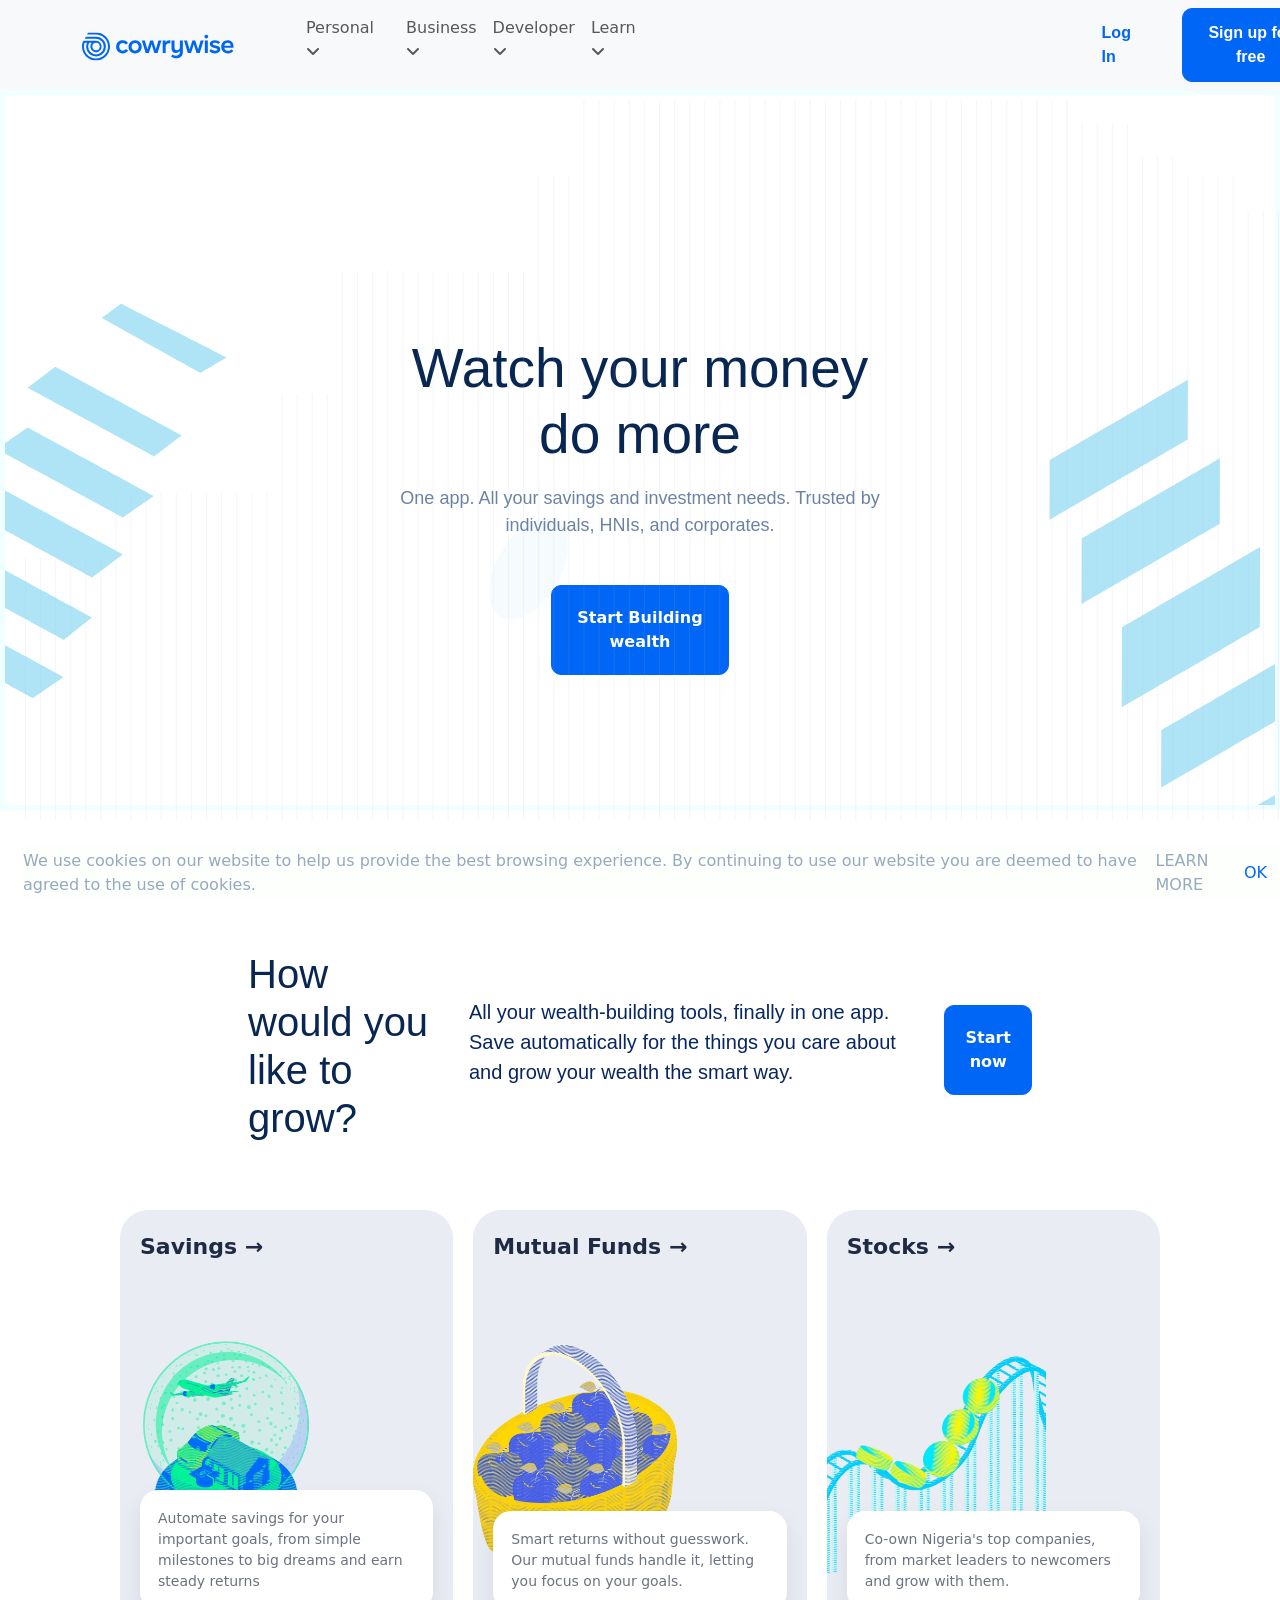
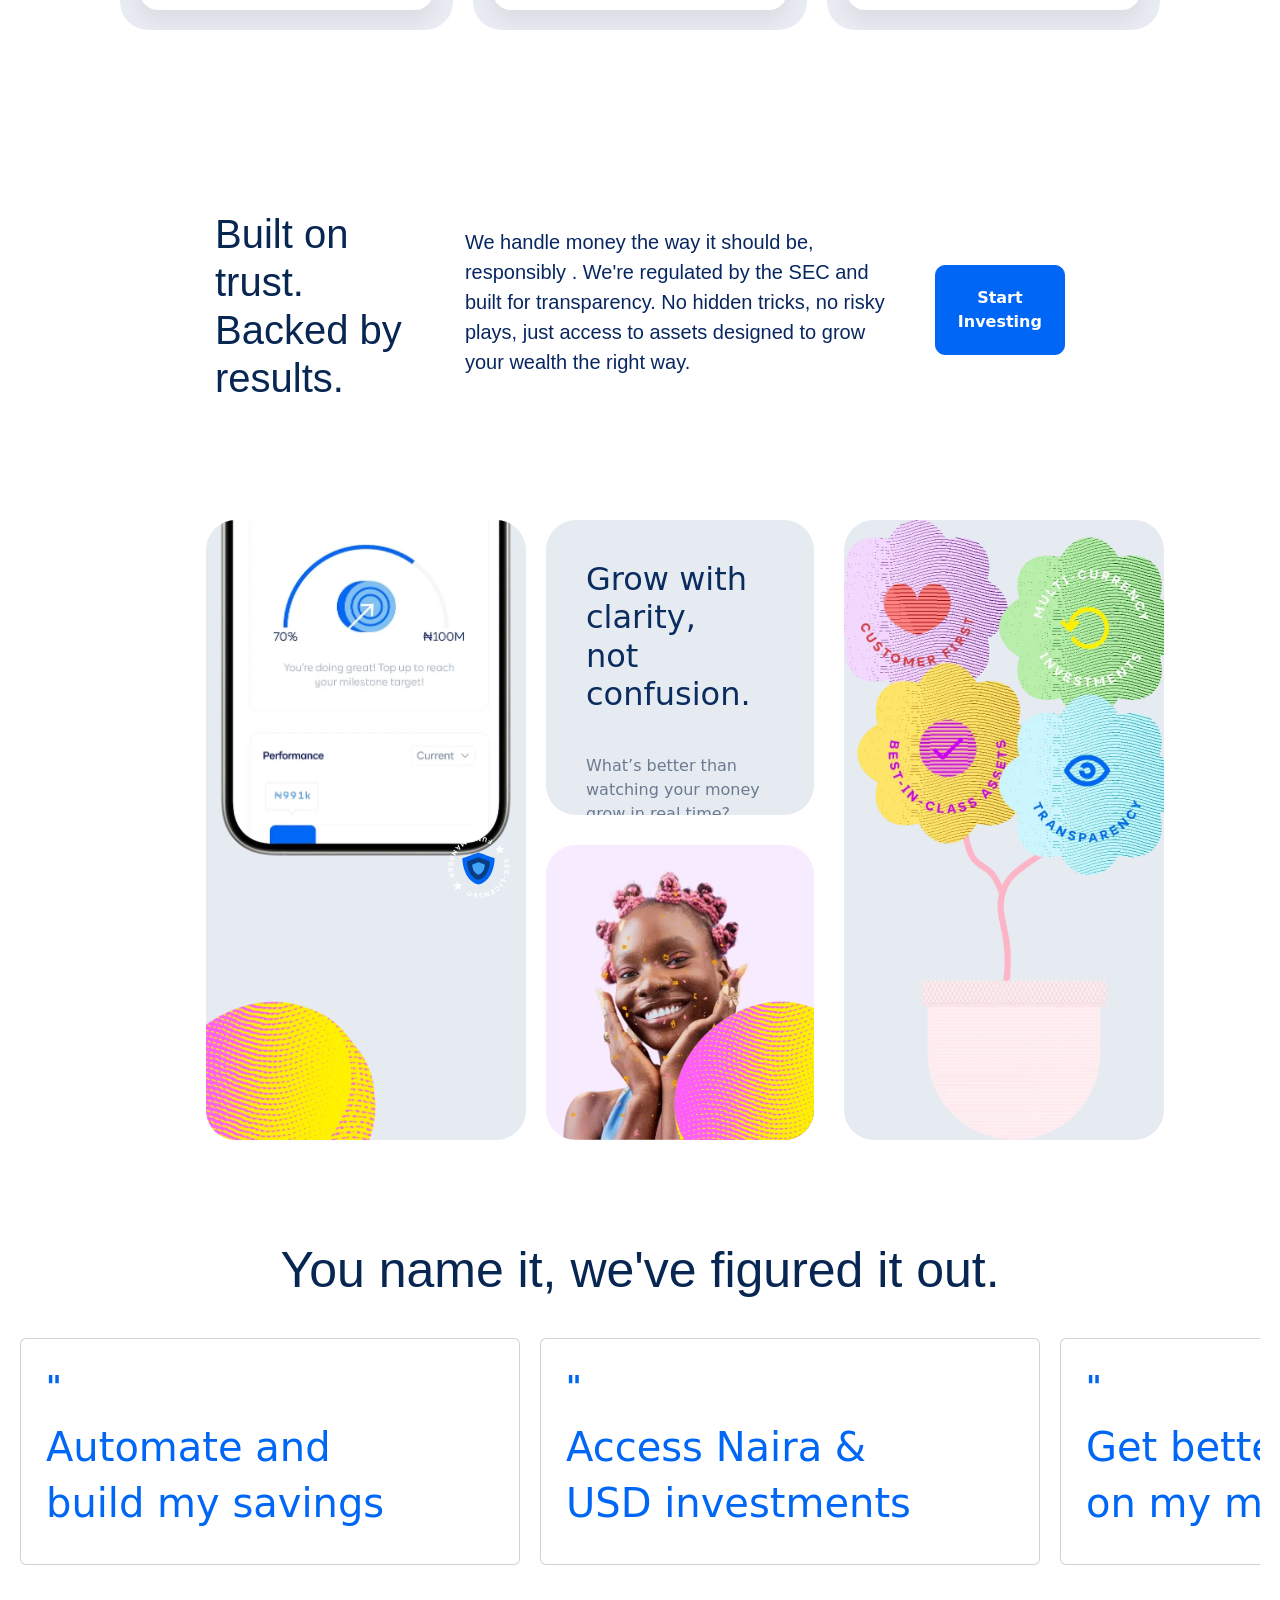
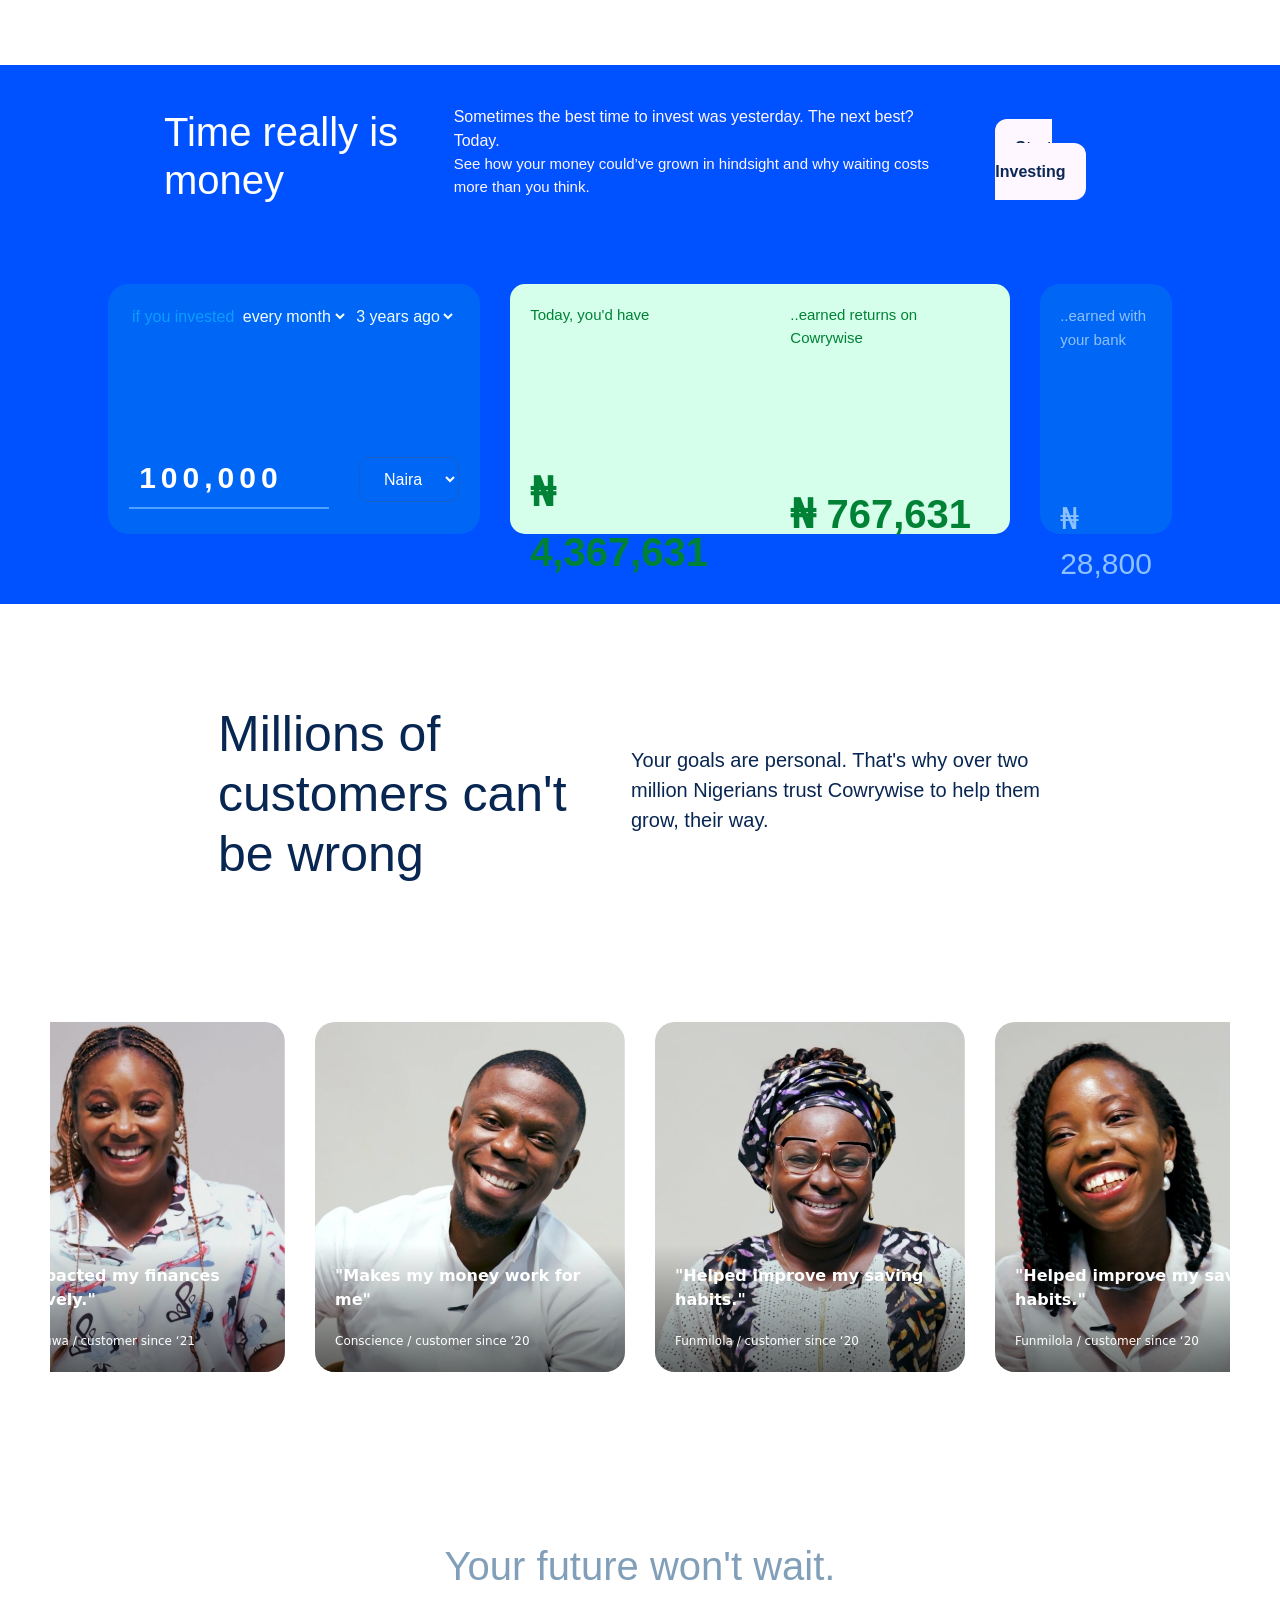
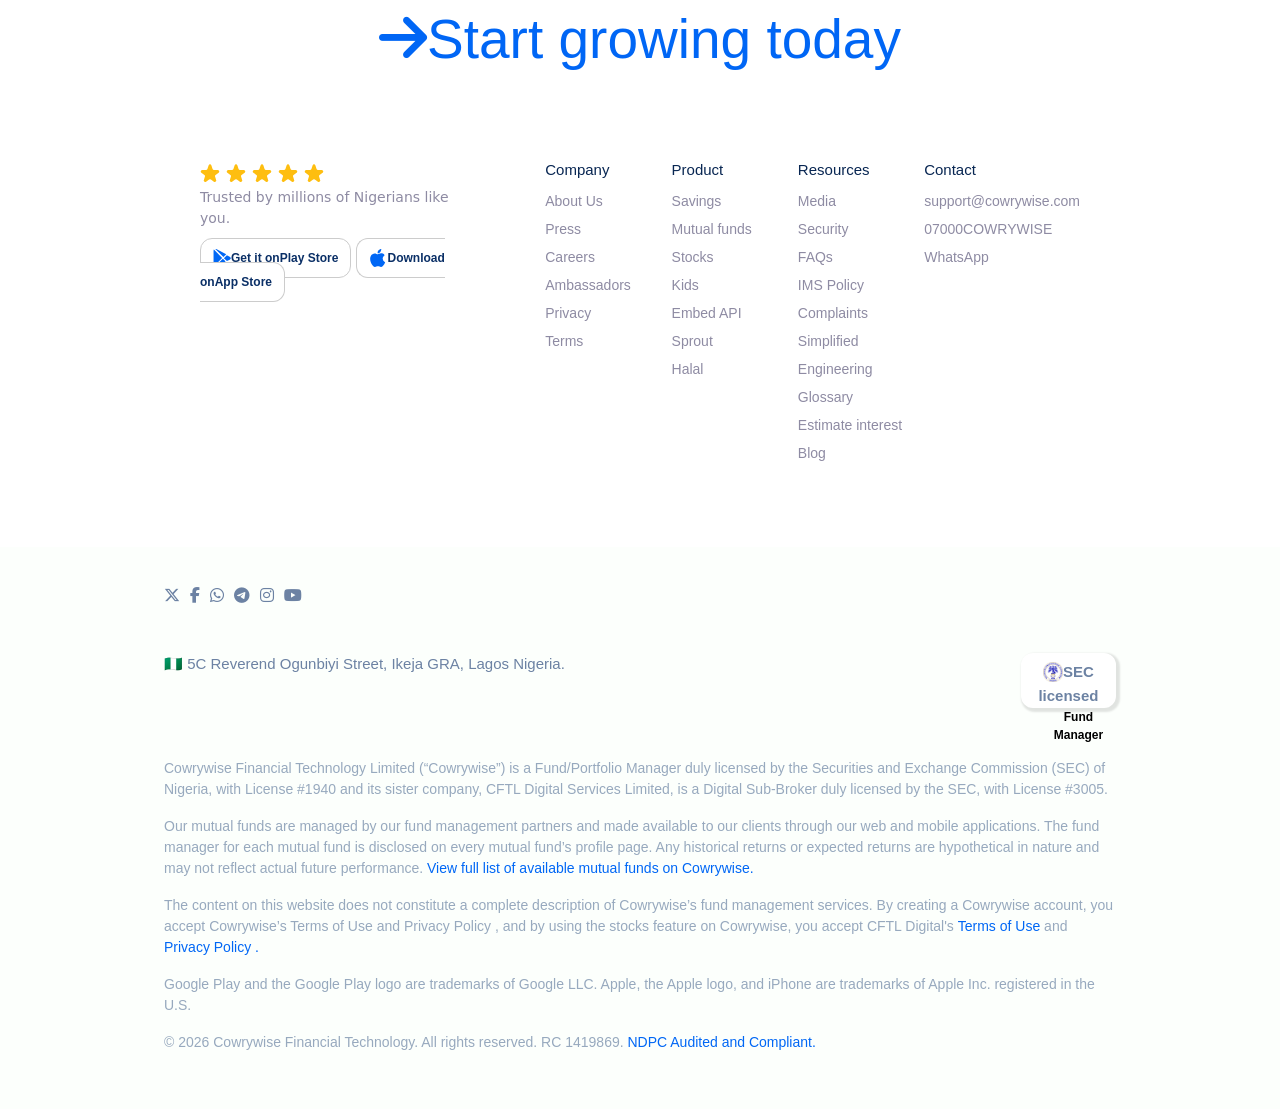
==== commit 262886af: "new-changes" ====
--- a/index.html
+++ b/index.html
@@ -24,55 +24,92 @@
             <div class="collapse navbar-collapse" id="navbarSupportedContent">
                 <ul class="navbar-nav me-auto mb-2 mb-lg-0 gap-3">
                     <li class="nav-item dropdown">
-                        <a class="nav-link" href="#" role="button" data-bs-toggle="dropdown"
-                            aria-expanded="false">
+                        <a class="nav-link" href="#" role="button" data-bs-toggle="dropdown" aria-expanded="false">
                             Personal <i class="fa-solid fa-angle-down"></i>
                         </a>
                         <ul class="dropdown-menu">
-                            <li><a class="dropdown-item" href="#"><img src="IMAGE/download (13).svg" alt="" width="30px"> Savings</a><p>Save and earn amazing results</p></li>
-                            <li><a class="dropdown-item" href="#"> <img src="IMAGE/download (12).svg" alt="" width="30px"> Mutual Funds</a><p class="with">Grow your wealth without chasing Charts</p></li>
-                            <li><a class="dropdown-item" href="#"><img src="IMAGE/download (19).svg" alt="" width="30px"> Stocks <button>New!</button></a><p class="with-god">Owns a slice of Nigeria's top countries</p></li>
+                            <div class="drop-cover" style="display: flex; gap: 20px;">
+                            <div class="drop-1">
+                                <li><a class="dropdown-item" href="#"><img src="IMAGE/download (13).svg" alt=""
+                                            width="30px"> Savings</a>
+                                    <p>Save and earn amazing results</p>
+                                </li>
+                                <li><a class="dropdown-item" href="#"> <img src="IMAGE/download (12).svg" alt=""
+                                            width="30px"> Mutual Funds</a>
+                                    <p class="with">Grow your wealth without chasing Charts</p>
+                                </li>
+                                <li><a class="dropdown-item" href="#"><img src="IMAGE/download (19).svg" alt=""
+                                            width="30px"> Stocks <button>New!</button></a>
+                                    <p class="with-god">Owns a slice of Nigeria's top countries</p>
+                                </li>
+                            </div>
+                            <div class="vr"></div>
+                                <div class="drop">
+                                <li><a href="" class="dropdown-item">Growth tools</a>
+                                <p>Estimate your interest</p>
+                                <p>Know your risk appetite</p>
+                                <p>Plan your child's education</p>
+                                </li>
+                            </div>
+                            </div>
                         </ul>
                     </li>
-                <ul class="navbar-nav me-auto mb-2 mb-lg-0">
-                    <li class="nav-item dropdown">
-                        <a class="nav-link" href="#" role="button" data-bs-toggle="dropdown"
-                            aria-expanded="false">
-                            Business <i class="fa-solid fa-angle-down"></i>
-                        </a>
-                        <ul class="dropdown-menu">
-                            <li><a class="dropdown-item" href="#"><img src="IMAGE/download (11).svg" alt="" width="30px"> Sprout <p>Put your business idle cash to work</p></a></li>
+                    <ul class="navbar-nav me-auto mb-2 mb-lg-0">
+                        <li class="nav-item dropdown">
+                            <a class="nav-link" href="#" role="button" data-bs-toggle="dropdown" aria-expanded="false">
+                                Business <i class="fa-solid fa-angle-down"></i>
+                            </a>
+                            <ul class="dropdown-menu">
+                                <li><a class="dropdown-item" href="#"><img src="IMAGE/download (11).svg" alt=""
+                                            width="30px"> Sprout <p>Put your business idle cash to work</p></a></li>
+                            </ul>
+                        </li>
+                        <ul class="navbar-nav me-auto mb-2 mb-lg-0">
+                            <li class="nav-item dropdown">
+                                <a class="nav-link" href="#" role="button" data-bs-toggle="dropdown"
+                                    aria-expanded="false">
+                                    Developer <i class="fa-solid fa-angle-down"></i>
+                                </a>
+                                <ul class="dropdown-menu">
+                                    <div class="drop-cover" style="display: flex; gap: 30px;">
+                                    <div class="drop-1">
+                                    <li><a class="dropdown-item" href="#"><img src="IMAGE/download (13).svg" alt=""
+                                                width="30px"> Embed <p>Offer investment services in your apps</p></a>
+                                    </li>
+                                    <li><a class="dropdown-item" href="#"> <img src="IMAGE/download (12).svg" alt=""
+                                                width="30px"> Docs <p>Read how to integrate the Embed API</p></a></li>
+                                                </div>
+                                                <div class="drop">
+                                                    <li><a href="" class="dropdown-item">Connect</a></li>
+                                                    <p>Join Embed on Slack</p>
+                                                </div>
+                                    </div>
+                                </ul>
+                            </li>
                         </ul>
-                    </li>
-                <ul class="navbar-nav me-auto mb-2 mb-lg-0">
-                    <li class="nav-item dropdown">
-                        <a class="nav-link" href="#" role="button" data-bs-toggle="dropdown"
-                            aria-expanded="false">
-                            Developer <i class="fa-solid fa-angle-down"></i>
-                        </a>
-                        <ul class="dropdown-menu">
-                            <li><a class="dropdown-item" href="#"><img src="IMAGE/download (13).svg" alt="" width="30px"> Embed <p>Offer investment services in your apps</p></a></li>
-                            <li><a class="dropdown-item" href="#"> <img src="IMAGE/download (12).svg" alt="" width="30px"> Docs <p>Read how to integrate the Embed API</p></a></li>
+                        <ul class="navbar-nav me-auto mb-2 mb-lg-0">
+                            <li class="nav-item dropdown">
+                                <a class="nav-link" href="#" role="button" data-bs-toggle="dropdown"
+                                    aria-expanded="false">
+                                    Learn <i class="fa-solid fa-angle-down"></i>
+                                </a>
+                                <ul class="dropdown-menu">
+                                    <li><a class="dropdown-item" href="#"><img src="IMAGE/download (9).svg" alt=""
+                                                width="30px"> Glossary<p class="par">Learn from a curation of simple
+                                                money terms</p></a></li>
+                                    <li><a class="dropdown-item" href="#"> <img src="IMAGE/download (9).svg" alt=""
+                                                width="30px"> Blog <p>Announcements, articles and stories</p></a></li>
+                                    <li><a class="dropdown-item" href="#"> <img src="IMAGE/download (8).svg" alt=""
+                                                width="30px"> Help Center <p>Everything you need to use Cowrywise</p>
+                                            </a></li>
+                                </ul>
+                            </li>
                         </ul>
-                    </li>
-                </ul>
-                <ul class="navbar-nav me-auto mb-2 mb-lg-0">
-                    <li class="nav-item dropdown">
-                        <a class="nav-link" href="#" role="button" data-bs-toggle="dropdown"
-                            aria-expanded="false">
-                            Learn <i class="fa-solid fa-angle-down"></i>
-                        </a>
-                        <ul class="dropdown-menu">
-                            <li><a class="dropdown-item" href="#"><img src="IMAGE/download (9).svg" alt="" width="30px"> Glossary<p class="par">Learn from a curation of simple money terms</p></a></li>
-                            <li><a class="dropdown-item" href="#"> <img src="IMAGE/download (9).svg" alt="" width="30px"> Blog <p>Announcements, articles and stories</p></a></li>
-                            <li><a class="dropdown-item" href="#"> <img src="IMAGE/download (8).svg" alt="" width="30px"> Help Center <p>Everything you need to use Cowrywise</p></a></li>
-                        </ul>
-                    </li>
-                </ul>
-                <form class="d-flex" role="search">
-                    <a class="nav-link active" aria-current="page" href="Login.html">Log In</a>
-                    <button class="btn btn-outline-success" type="submit"><a href="sign-up.html">Sign up for free</a></button>
-                </form>
+                        <form class="d-flex" role="search">
+                            <a class="nav-link active" aria-current="page" href="Login.html">Log In</a>
+                            <button class="btn btn-outline-success" type="submit"><a href="sign-up.html">Sign up for
+                                    free</a></button>
+                        </form>
             </div>
         </div>
     </nav>
@@ -92,7 +129,7 @@
             <a href="">Start now</a>
         </div>
         <div class="card-cover">
-            <div class="card">
+            <div class="cdn">
                 <div class="header">
                     <span>Savings</span>
                     <span class="arrow">→</span>
@@ -106,7 +143,7 @@
                     returns
                 </div>
             </div>
-            <div class="card">
+            <div class="cdn">
                 <div class="header">
                     <span>Mutual Funds</span>
                     <span class="arrow">→</span>
@@ -118,7 +155,7 @@
                 <div class="floating-text">
                     Smart returns without guesswork. Our mutual funds handle it, letting you focus on your goals. </div>
             </div>
-            <div class="card">
+            <div class="cdn">
                 <div class="header">
                     <span>Stocks</span>
                     <span class="arrow">→</span>
@@ -140,7 +177,6 @@
                 transparency. No hidden tricks, no risky plays, just access to assets designed to grow your wealth the
                 right way.</p>
             <button>Start Investing</button>
-        </div>
         </div>
     </section>
     <section class="Primary-section">
@@ -274,7 +310,6 @@
                     their way.</p>
             </div>
         </div>
-
         <div class="testimonial-section">
             <div class="testimony-1">
                 <div class="test">
@@ -284,7 +319,7 @@
                         <span>Moyosoluwa / customer since ‘21</span>
                     </div>
                 </div>
-                <img src="IMAGE/download (35).svg" alt="" class="youtube">
+                <i class="fa-solid fa-play"></i>
                 <div class="test">
                     <img src="IMAGE/imgi_9_conscience.jpeg" alt="">
                     <div class="overlay">
@@ -292,7 +327,7 @@
                         <span>Conscience / customer since ‘20</span>
                     </div>
                 </div>
-                <img src="IMAGE/download (35).svg" alt="" class="youtube-1">
+                <i class="fa-solid fa-play" id="play-1"></i>
                 <div class="test">
                     <img src="IMAGE/imgi_10_funmilola.jpeg" alt="">
                     <div class="overlay">
@@ -300,7 +335,7 @@
                         <span>Funmilola / customer since ‘20</span>
                     </div>
                 </div>
-                <img src="IMAGE/download (35).svg" alt="" class="youtube-2">
+                <i class="fa-solid fa-play" id="play-2"></i>
                 <div class="test">
                     <img src="IMAGE/imgi_11_oyindamola.jpeg" alt="">
                     <div class="overlay">
@@ -308,7 +343,7 @@
                         <span>Funmilola / customer since ‘20</span>
                     </div>
                 </div>
-                <img src="IMAGE/download (35).svg" alt="" class="youtube-3">
+                <i class="fa-solid fa-play" id="play-3"></i>
             </div>
         </div>
     </section>
--- a/style.css
+++ b/style.css
@@ -4,9 +4,10 @@
     box-sizing: border-box;
 }
 
+/* LANDING PAGE  */
 
 .dropdown-menu{
-    width: 400px;
+    width: 600px;
     background-color:  rgb(255, 255, 255);
 }
 .dropdown-menu li a{
@@ -31,6 +32,10 @@
     font-weight: 500;
     text-align: center;
 }
+.drop p{
+    text-align: justify;
+    margin-left: 20px;
+}
 .with{
     margin-left: 30px;
 }
@@ -40,7 +45,10 @@
 .par{
     margin-left: 30px;
 }
-
+.nav-link{
+    font-size: 20px;
+    font-weight: 450 !important;
+}
 .dropdown-menu button{
     width: 50px;
     border: 1px solid #5ac8fa;
@@ -49,14 +57,47 @@
     border-radius: 10px;
     font-weight: bold;
 }
-/* LANDING PAGE  */
+
+.d-flex {
+    display: flex;
+    margin-left: 450px;
+    gap: 30px;
+    align-items: center;
+}
+
+.d-flex a {
+    text-decoration: none;
+    color: rgb(0, 102, 245) !important;
+    font-family: 'Segoe UI', Tahoma, Geneva, Verdana, sans-serif;
+    font-weight: 700;
+    font-weight: bold !important;
+}
+
+.d-flex button {
+    background-color: rgb(0, 102, 245);
+    border: 1px solid rgb(0, 102, 245);
+    padding: 12px;
+    font-weight: 700;
+    color: white;
+    width: 150px;
+    border-radius: 10px;
+    box-shadow: 2px 2px 2px 2px rgba(0, 0, 0, 0.01);
+}
+
+.d-flex button a {
+    text-decoration: none;
+    color: white !important;
+    font-family: 'Segoe UI', Tahoma, Geneva, Verdana, sans-serif;
+    font-weight: 700;
+    
+} 
 
 .page-1 {
     width: 100%;
     height: 80vh;
     padding: 20px;
     border: 5px solid azure;
-    background: url(IMAGE/download\ \(2\).svg);
+    background: url(IMAGE/download\ \(34\).svg);
     background-repeat: no-repeat;
     background-position: center;
     background-size: cover;
@@ -109,14 +150,6 @@
     margin-top: 30px;
 }
 
-.ladder-1 {
-    width: 100px;
-    height: 10px;
-    position: absolute;
-    top: 500px;
-    overflow: hidden;
-    left: 1500px;
-}
 
 .page-2 {
     width: 100%;
@@ -161,21 +194,21 @@
 }
 
 .card-cover {
-    width: 80%;
+    width: 100%;
     padding: 20px;
     margin: auto;
     display: flex;
     justify-content: center;
     align-items: center;
-    gap: 50px;
-
-}
-
-.card {
-    width: 400px;
+    gap: 20px;
+
+}
+
+.cdn {
+    width: 420px;
     height: 420px;
-    background: #e9edf3 !important;
-    border-radius: 28px !important;
+    background: #e9edf3;
+    border-radius: 28px;
     padding: 20px;
     position: relative;
     overflow: hidden;
@@ -199,7 +232,7 @@
 
 .visual img {
     position: absolute;
-    width: 92%;
+    width: 80%;
     bottom: 0;
     left: -12%;
     object-fit: contain;
@@ -427,7 +460,7 @@
 .page-4 {
     width: 100%;
     padding: 20px;
-    background-color: azure;
+    background-color: rgb(255, 255, 255);
 }
 
 .readers {
@@ -453,15 +486,15 @@
 }
 
 .card {
-    min-width: 300px;
+    min-width: 500px !important;
     height: 160px;
-    background: rgb(255, 255, 255);
+    background: rgb(255, 255, 255) !important;
     border-radius: 15px;
     padding: 25px;
-    box-shadow: 0 2px 10px rgba(0, 0, 0, 0.05);
     display: flex;
     flex-direction: column;
     justify-content: center;
+    margin-bottom: 80px;
 }
 
 .quote {
@@ -471,8 +504,9 @@
 }
 
 .card h3 {
+    width: 100% !important;
     color: rgb(0, 102, 245);
-    font-size: 20px;
+    font-size: 40px;
     line-height: 1.4;
     margin-top: 10px;
 }
@@ -720,48 +754,28 @@
     object-fit: cover;
 }
 
-.youtube {
-    width: 30px;
+
+.fa-play{
     position: absolute;
-    top: 30px;
-    left: 450px;
-    border: 1px solid white;
-    background-color: white;
-    border-radius: 30px;
+    top: 50px;
+    left: 460px;
+    width: 350px;
     color: white;
 }
-
-.youtube-1 {
-    width: 30px;
+#play-1{
     position: absolute;
-    top: 30px;
-    left: 800px;
-    border: 1px solid white;
-    background-color: white;
-    border-radius: 30px;
-    color: white;
-}
-
-.youtube-2 {
-    width: 30px;
+    top: 50px;
+    left: 820px;
+}
+#play-2{
     position: absolute;
-    top: 30px;
-    left: 1140px;
-    border: 1px solid white;
-    background-color: white;
-    border-radius: 30px;
-    color: white;
-}
-
-.youtube-3 {
-    width: 30px;
+    top: 50px;
+    left: 1155px;
+}
+#play-3{
     position: absolute;
-    top: 30px;
-    left: 1470px;
-    border: 1px solid white;
-    background-color: white;
-    border-radius: 30px;
-    color: white;
+    top: 50px;
+    left: 1480px;
 }
 
 .overlay {
@@ -994,6 +1008,9 @@
         top: 0;
         z-index: 100;
     }
+    .d-flex {
+    margin-left: 5px;
+}
 
     .navbar-brand img {
         margin-left: 30px;
@@ -1062,20 +1079,9 @@
 
     }
 
-    .card {
+    .cdn {
         width: 100%;
         height: 420px;
-    }
-
-    .circle {
-        position: absolute;
-        width: 380px;
-        height: 380px;
-        border-radius: 50%;
-        background: radial-gradient(circle at center, #4ade80, #22c55e, #06b6d4);
-        top: 20px;
-        left: -20px;
-        opacity: 0.3;
     }
 
     .visual img {
@@ -1455,13 +1461,17 @@
 
 .contact-cover {
     width: 100%;
-    padding: 20px;
+    /* padding: 20px; */
+    /* margin: auto; */
+    /* background-color: yellow; */
     background-color: rgb(255, 255, 255);
 }
 
 .contact-1 {
     width: 100%;
-    background-color: rgb(255, 255, 255);
+    margin: auto;
+    /* background-color: yellow; */
+    /* background-color: rgb(255, 255, 255); */
     flex-direction: column;
     gap: 30px;
 }
@@ -1469,8 +1479,6 @@
 .con-1 {
     width: 100%;
     padding: 20px;
-    background-color: rgb(255, 255, 255);
-    height: 250px;
 }
 
 .con-1 p {
@@ -1478,24 +1486,24 @@
     font-weight: 500;
     font-size: 14px;
 }
-
+.con2{
+    width: 100%;
+    display: flex;
+    gap: 10px;
+}
 .con2 a {
-    width: 50% !important;
-    margin: auto;
+    width: 100%;
     color: rgb(10, 47, 102);
-    padding: 20px;
-    font-size: 12px;
+    padding: 10px;
+    font-size: 6px;
     text-decoration: none;
-    font-weight: 600;
-    font-family: 'Segoe UI', Tahoma, Geneva, Verdana, sans-serif;
-    border: 1px solid #ccc;
-    border-radius: 12px;
-    background-color: white;
-}
+}
+
+
 
 .con2 img {
-    width: 18px;
-    height: 18px;
+    width: 10px;
+    height: 10px;
 }
 
 .con-3 {
@@ -1621,8 +1629,13 @@
     gap: 10px;
 }
 
-
-
+.dropdown-menu{
+    width: 350px;
+}
+.drop-cover{
+    flex-direction: column;
+    gap: 10px;
+}
 
 
 
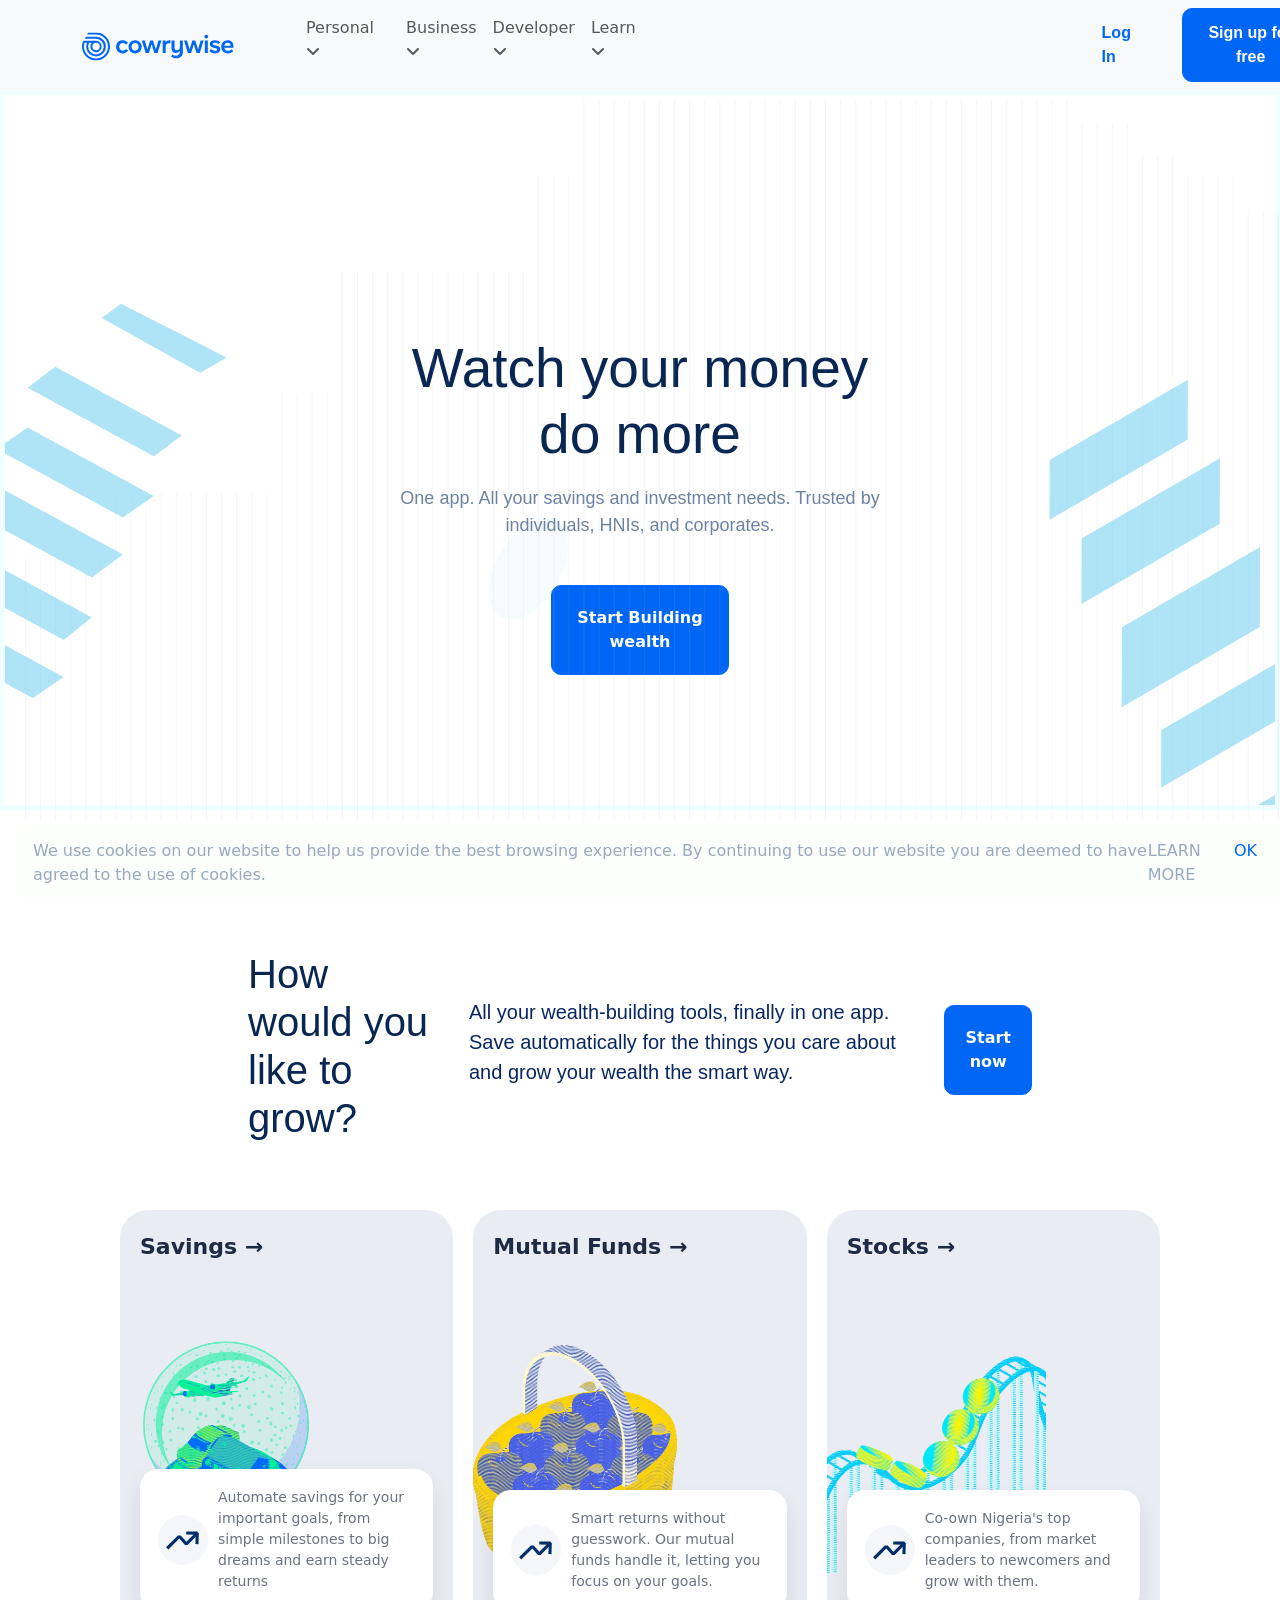
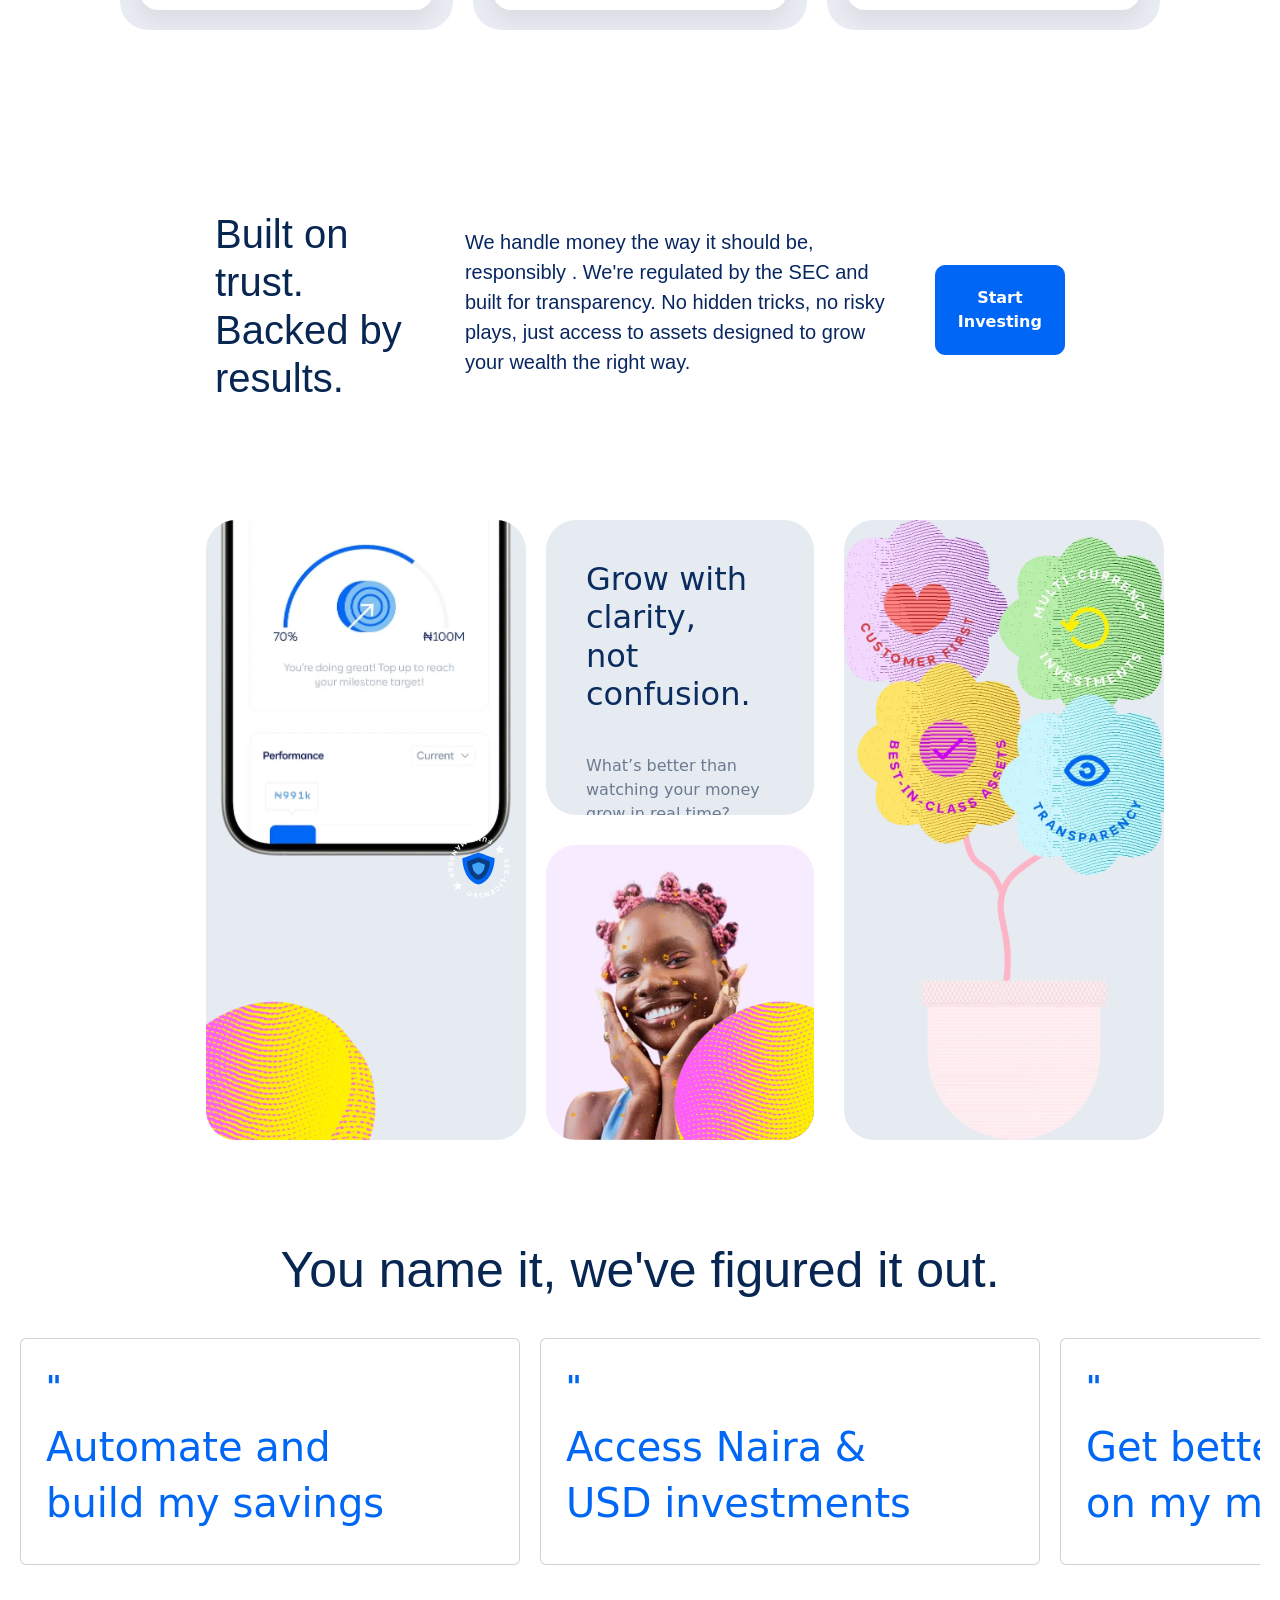
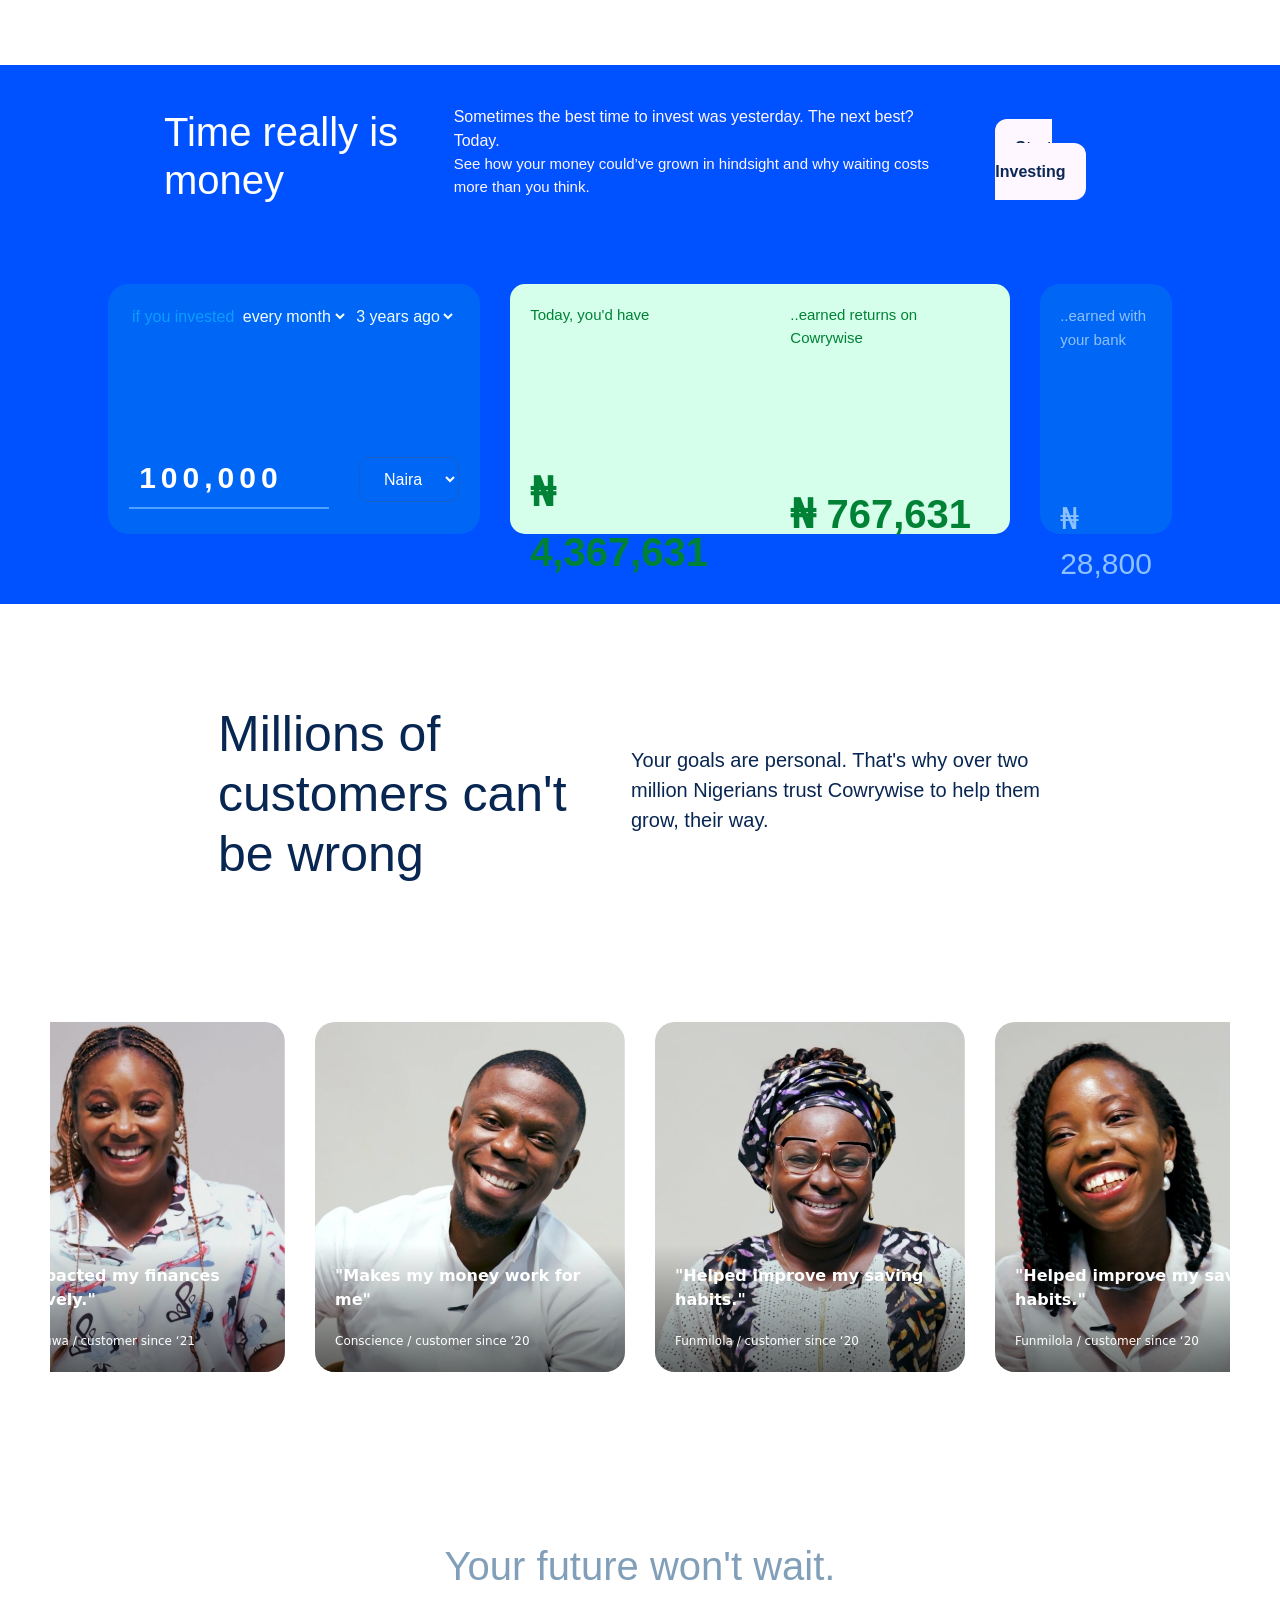
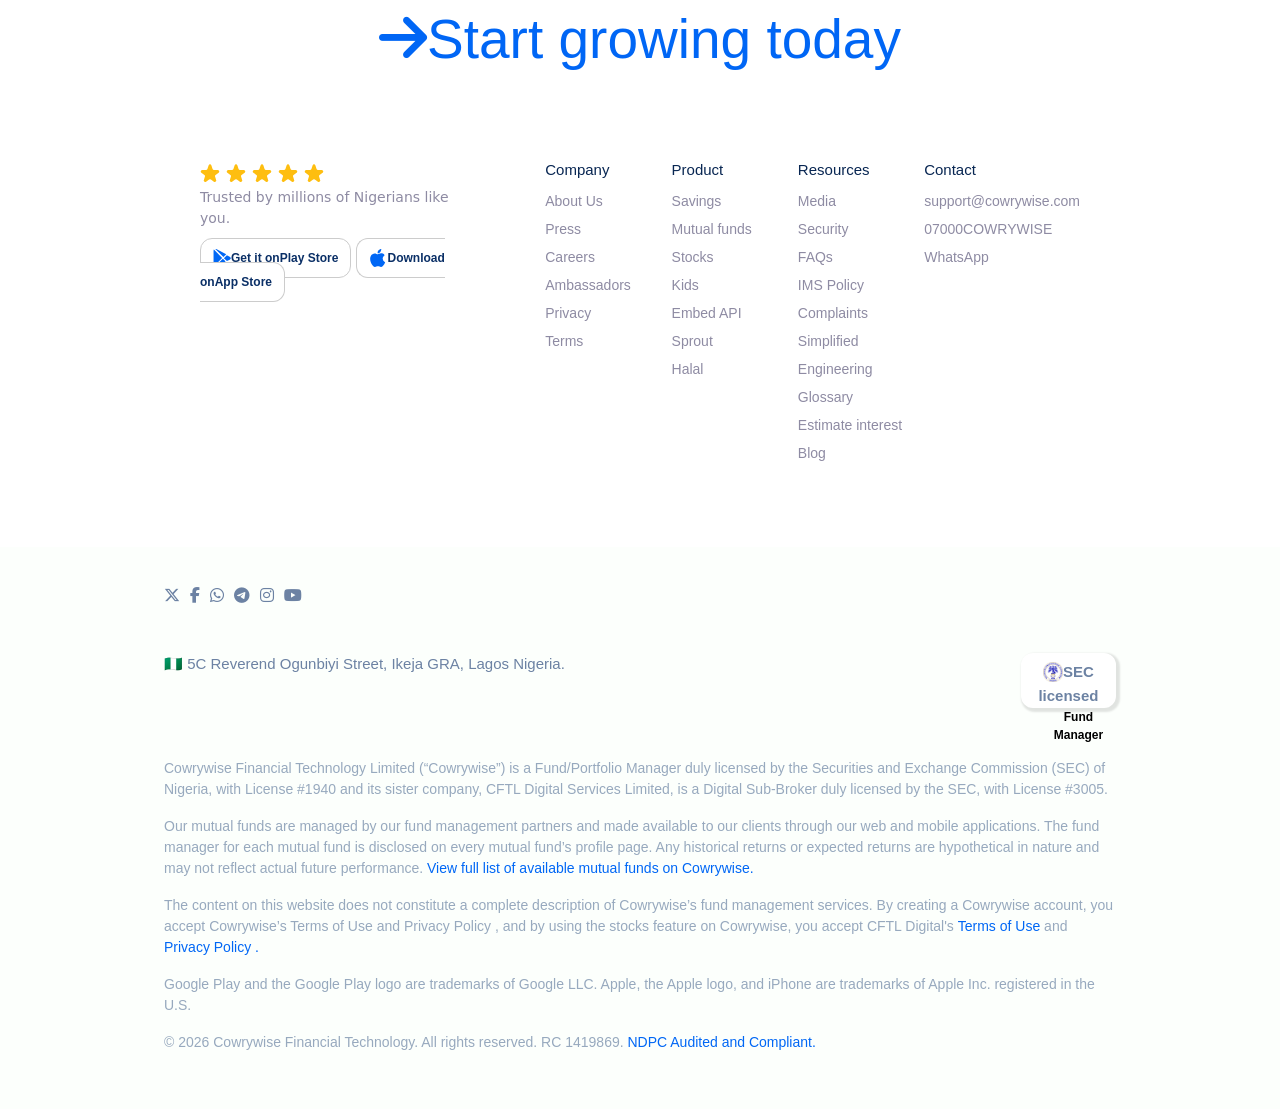
==== commit 6abe628a: "I made a changes on my landing page" ====
--- a/index.html
+++ b/index.html
@@ -139,6 +139,7 @@
                     <img src="IMAGE/imgi_1_home-product-savings.webp" alt="illustration">
                 </div>
                 <div class="floating-text">
+                    <img src="IMAGE/angle-up-animation.svg" alt="">
                     Automate savings for your important goals, from simple milestones to big dreams and earn steady
                     returns
                 </div>
@@ -153,6 +154,7 @@
                     <img src="IMAGE/imgi_2_home-product-mutual-funds.webp" alt="illustration">
                 </div>
                 <div class="floating-text">
+                    <img src="IMAGE/angle-up-animation.svg" alt="">
                     Smart returns without guesswork. Our mutual funds handle it, letting you focus on your goals. </div>
             </div>
             <div class="cdn">
@@ -165,6 +167,7 @@
                     <img src="IMAGE/imgi_3_home-product-stocks.webp" alt="illustration">
                 </div>
                 <div class="floating-text">
+                    <img src="IMAGE/angle-up-animation.svg" alt="">
                     Co-own Nigeria's top companies, from market leaders to newcomers and grow with them.
                 </div>
             </div>
--- a/style.css
+++ b/style.css
@@ -239,6 +239,9 @@
 }
 
 .floating-text {
+    display: flex;
+    align-items: center;
+    gap: 10px;
     position: absolute;
     bottom: 20px;
     left: 20px;
@@ -251,6 +254,26 @@
     line-height: 1.5;
     box-shadow: 0 10px 25px rgba(0, 0, 0, 0.08);
 }
+.floating-text img{
+    width: 50px;
+    height: 50px;
+    border-radius: 50%;
+    background-color: #f5f6fa;
+    animation: floatUp 3s ease-in-out infinite;
+}
+@keyframes floatUp {
+    0%{
+        transform: translateY(0);
+    }
+    50%{
+        transform: translateY(-8px);
+    }
+    100%{
+        transform: translateY(0);
+    }
+    
+}
+
 
 .page-3 {
     width: 100%;
@@ -969,6 +992,7 @@
 }
 .footer{
     width: 100%;
+    padding: 10px;
     background-color: rgb(252, 255, 252);
     display: flex;
     align-items: center;
@@ -979,7 +1003,7 @@
 }
 .footer span{
     color:  #97a9be;
-    margin: auto;
+
 }
 .footer a{
     text-decoration: none;
@@ -1028,7 +1052,7 @@
     .hero-section {
         width: 100%;
         padding: 20px;
-        margin-top: 30px;
+        margin-top: 130px;
     }
 
     .hero-section h1 {
@@ -1042,8 +1066,9 @@
     }
 
     .hero-section a {
-        width: 100%;
+        width: 80%;
         padding: 15px;
+        box-shadow: 5px 5px 5px 5px rgba(0, 0, 0, 0.1);
     }
 
     .page-2 {
@@ -1389,50 +1414,6 @@
     object-fit: cover;
 }
 
-.youtube {
-    width: 30px;
-    position: absolute;
-    top: 30px;
-    left: 450px;
-    border: 1px solid white;
-    background-color: white;
-    border-radius: 30px;
-    color: white;
-}
-
-.youtube-1 {
-    width: 30px;
-    position: absolute;
-    top: 30px;
-    left: 800px;
-    border: 1px solid white;
-    background-color: white;
-    border-radius: 30px;
-    color: white;
-}
-
-.youtube-2 {
-    width: 30px;
-    position: absolute;
-    top: 30px;
-    left: 1140px;
-    border: 1px solid white;
-    background-color: white;
-    border-radius: 30px;
-    color: white;
-}
-
-.youtube-3 {
-    width: 30px;
-    position: absolute;
-    top: 30px;
-    left: 1470px;
-    border: 1px solid white;
-    background-color: white;
-    border-radius: 30px;
-    color: white;
-}
-
 .page-7 {
     width: 100%;
     padding: 20px;
@@ -1461,17 +1442,12 @@
 
 .contact-cover {
     width: 100%;
-    /* padding: 20px; */
-    /* margin: auto; */
-    /* background-color: yellow; */
     background-color: rgb(255, 255, 255);
 }
 
 .contact-1 {
     width: 100%;
     margin: auto;
-    /* background-color: yellow; */
-    /* background-color: rgb(255, 255, 255); */
     flex-direction: column;
     gap: 30px;
 }
@@ -1498,8 +1474,6 @@
     font-size: 6px;
     text-decoration: none;
 }
-
-
 
 .con2 img {
     width: 10px;
@@ -1535,7 +1509,7 @@
     width: 100%;
     background-color: rgb(252, 255, 252);
     flex-direction: column;
-    font-size: 15px;
+    font-size: 12px;
     
 }
 
@@ -1559,8 +1533,7 @@
     width: 100%;
     display: flex;
     margin-top: 50px;
-    font-family: 'Segoe UI', Tahoma, Geneva, Verdana, sans-serif;
-    justify-content: space-between;
+
 }
 .page-81 p{
     font-size: 15px;
@@ -1603,18 +1576,10 @@
     font-weight: 450;
 }
 .footer{
-    width: 100%;
-    background-color: rgb(252, 255, 252);
-    display: flex;
-    align-items: center;
-    border: 3px solid rgb(252, 255, 252);
-    justify-content: space-around;
-    position: fixed;
-    bottom: 0;
+    
 }
 .footer span{
     color:  #97a9be;
-    margin: auto;
 }
 .footer a{
     text-decoration: none;
@@ -1662,35 +1627,18 @@
 
 
 
-/* Animation */
-@keyframes spin {
-    from {
-        transform: rotate(0deg);
-    }
-
-    to {
-        transform: rotate(360deg);
-    }
-}
-
-
-
-
-
-
-
-
-
-
-
-
-
-
-
-
-
-
-
-
-
-
+
+
+
+
+
+
+
+
+
+
+
+
+
+
+
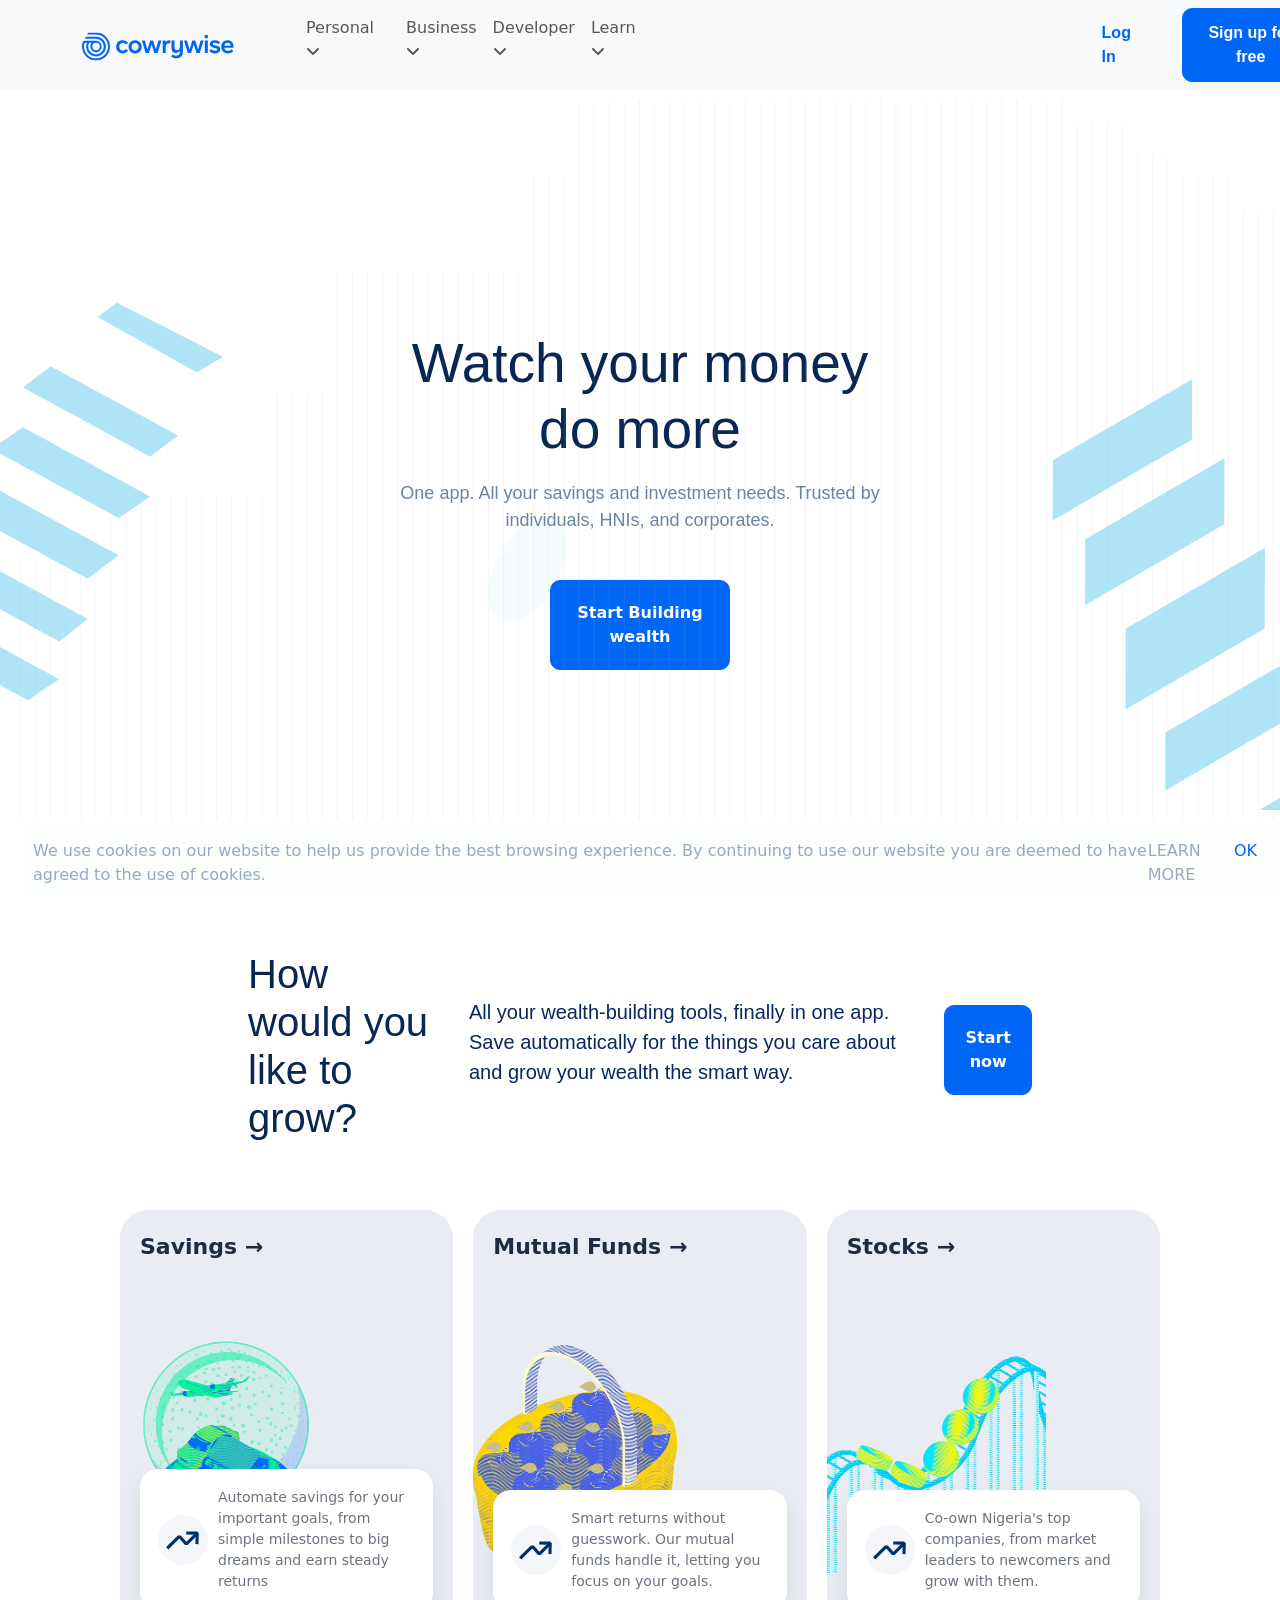
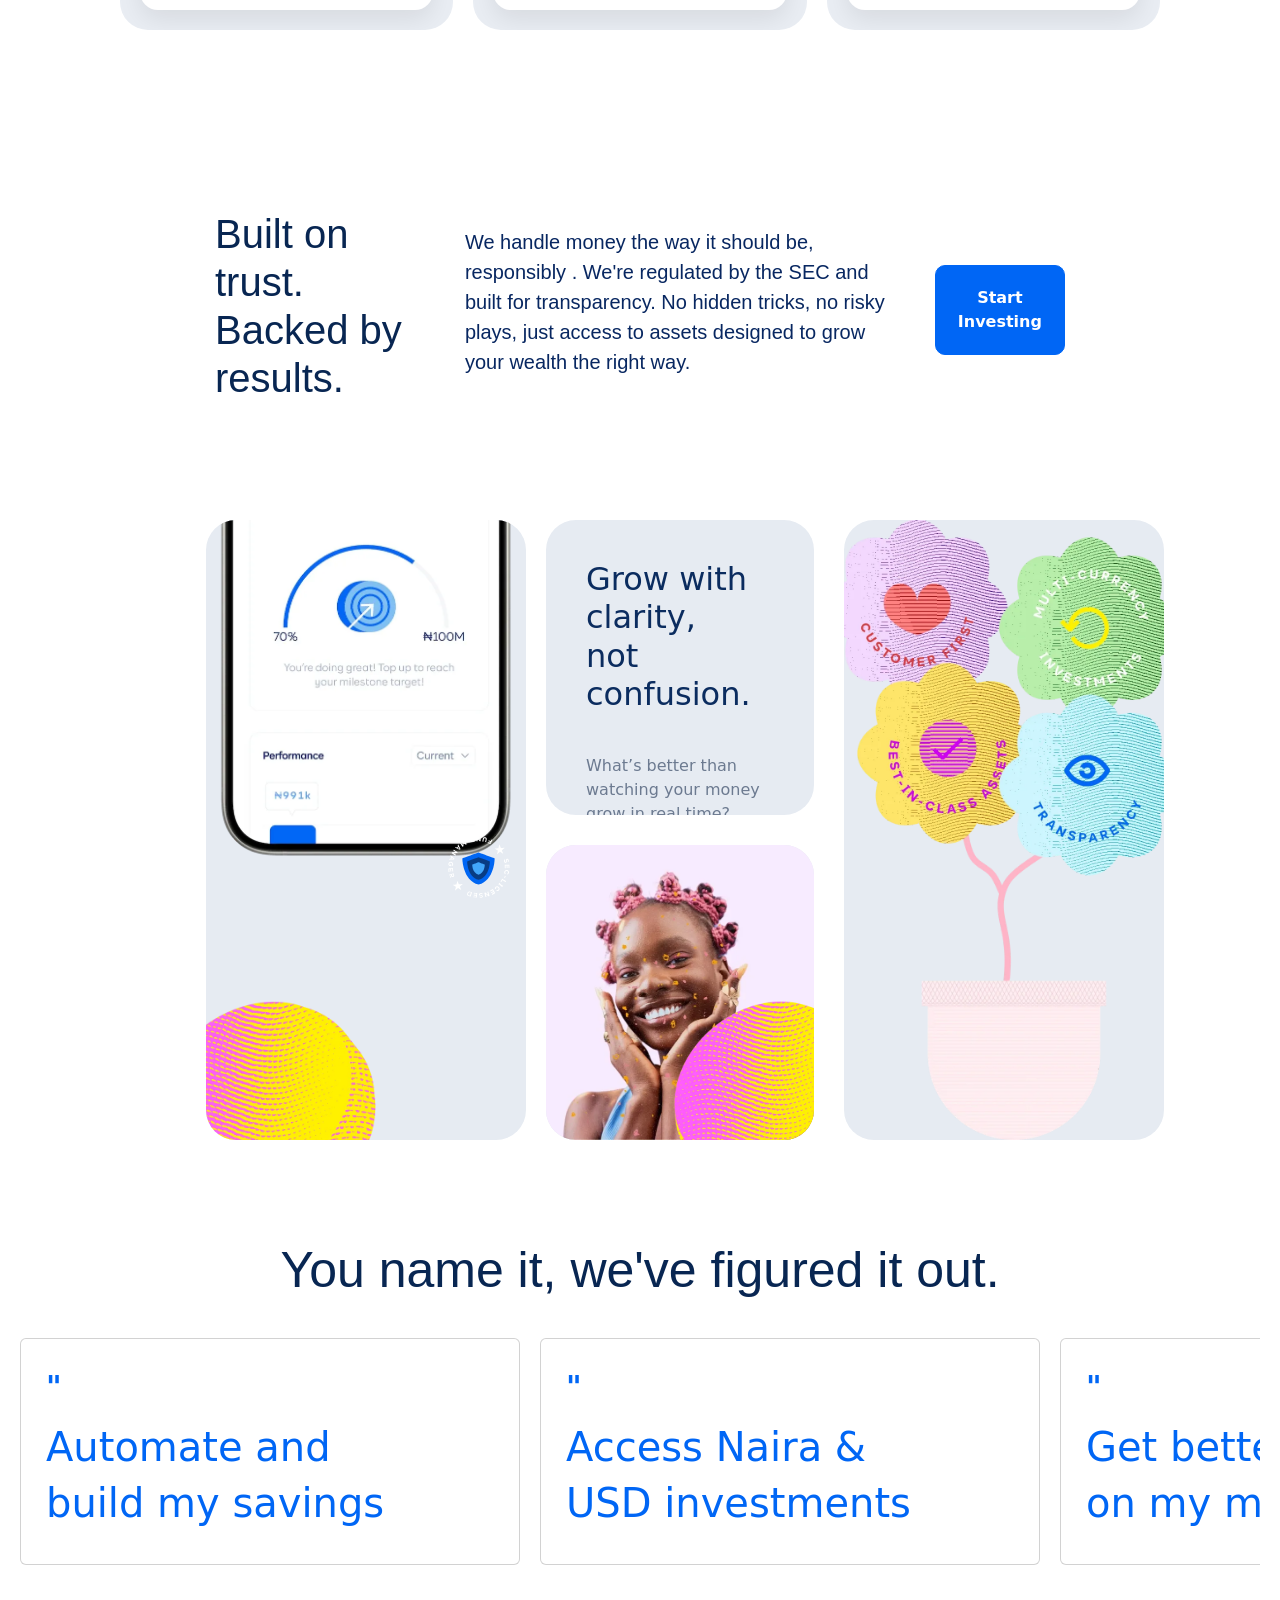
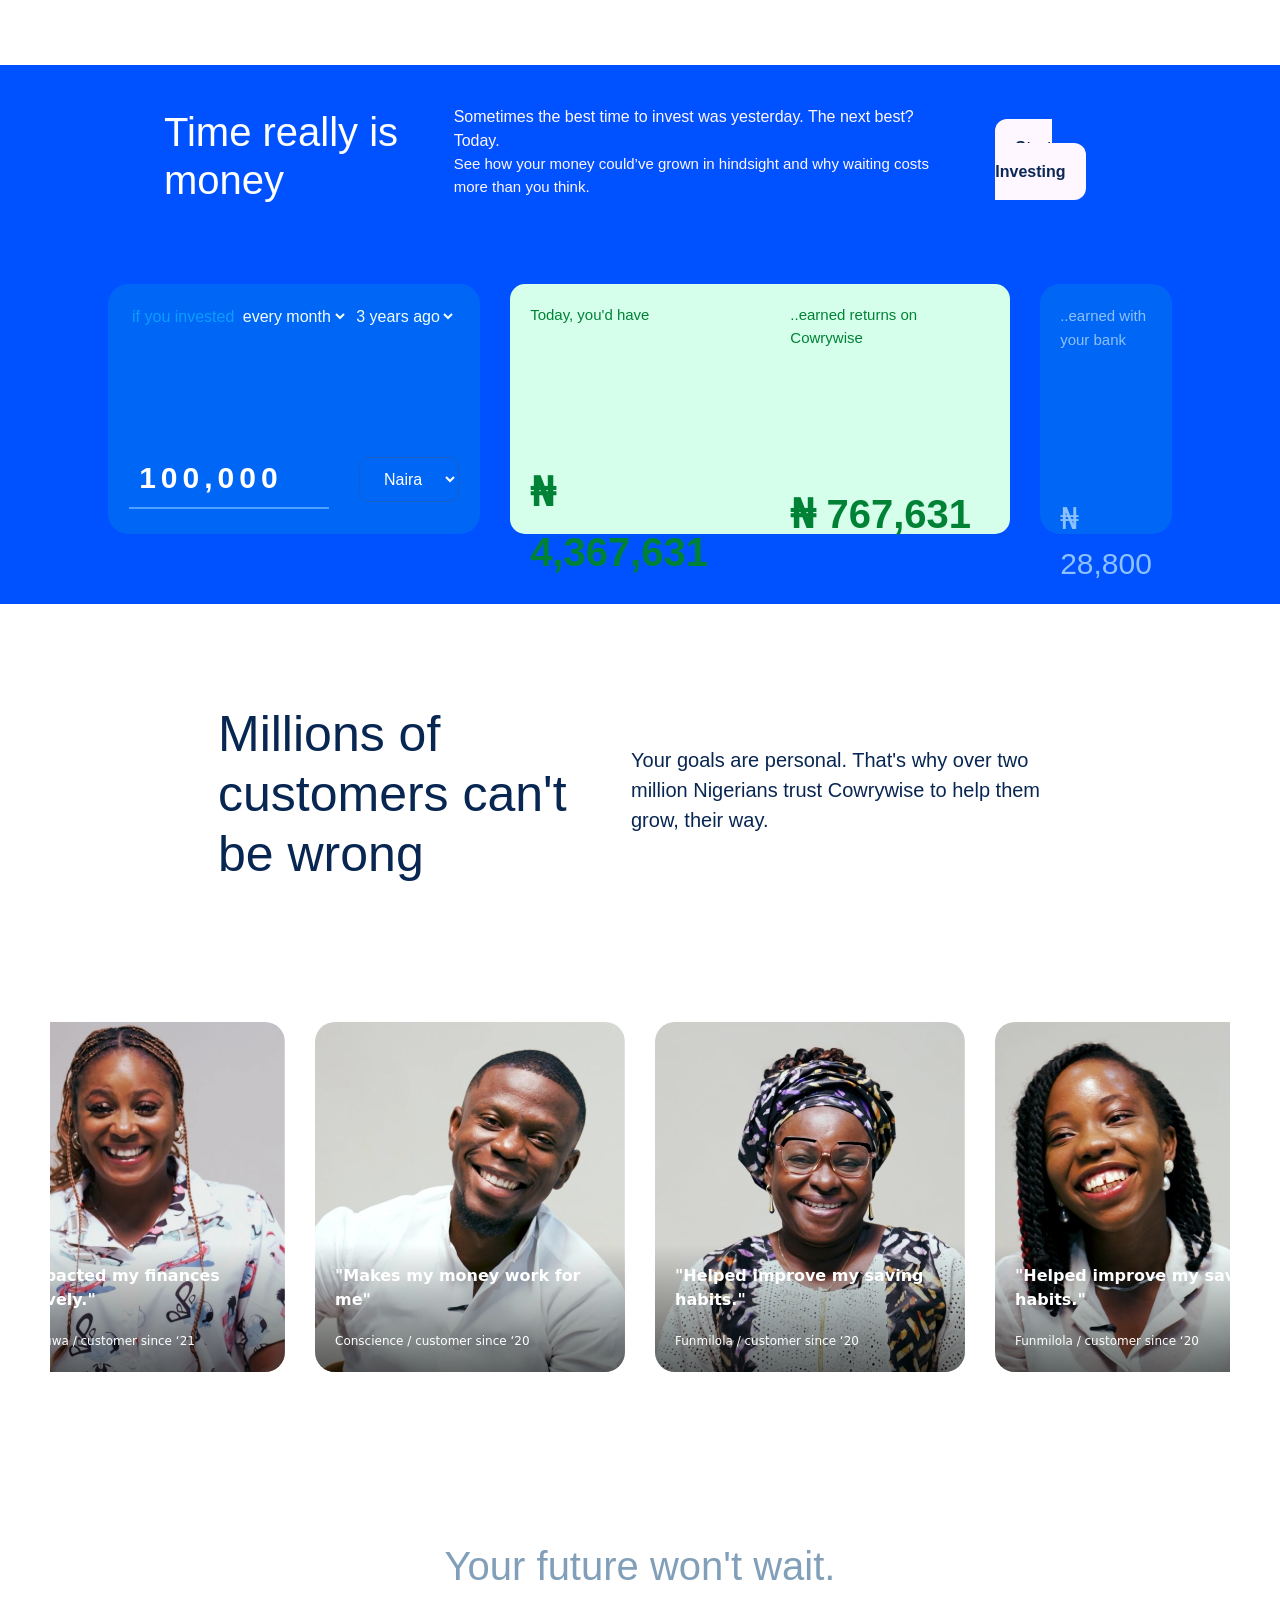
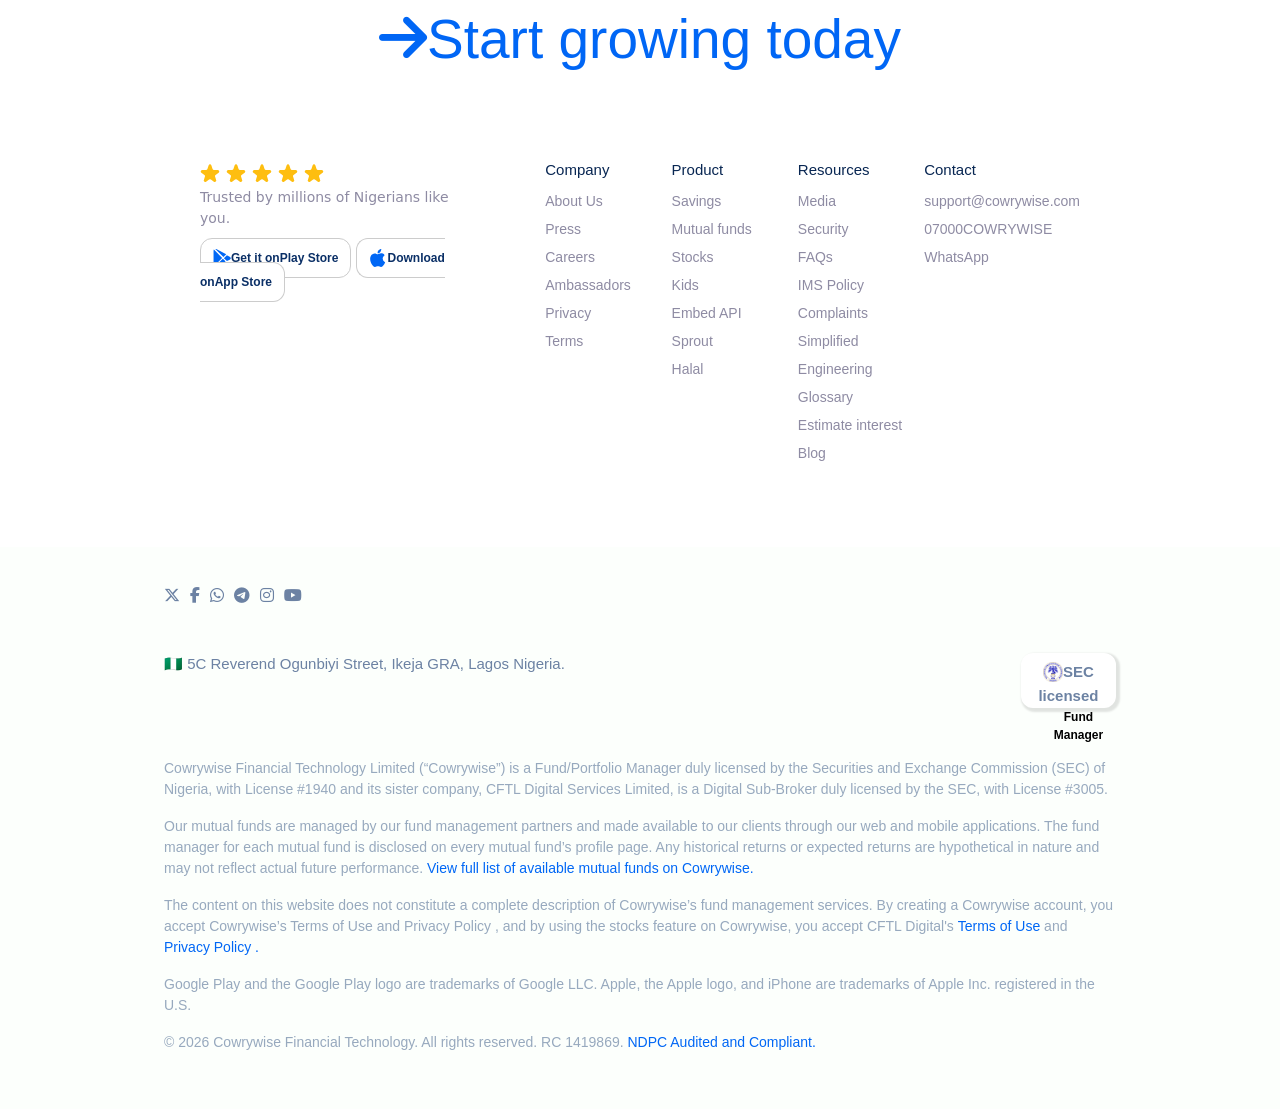
==== commit b23533a1: "last" ====
--- a/index.html
+++ b/index.html
@@ -43,7 +43,7 @@
                                     <p class="with-god">Owns a slice of Nigeria's top countries</p>
                                 </li>
                             </div>
-                            <div class="vr"></div>
+                            <div class="vr">.</div>
                                 <div class="drop">
                                 <li><a href="" class="dropdown-item">Growth tools</a>
                                 <p>Estimate your interest</p>
@@ -79,6 +79,7 @@
                                     <li><a class="dropdown-item" href="#"> <img src="IMAGE/download (12).svg" alt=""
                                                 width="30px"> Docs <p>Read how to integrate the Embed API</p></a></li>
                                                 </div>
+                                                <div class="vr">.</div>
                                                 <div class="drop">
                                                     <li><a href="" class="dropdown-item">Connect</a></li>
                                                     <p>Join Embed on Slack</p>
--- a/style.css
+++ b/style.css
@@ -96,7 +96,6 @@
     width: 100%;
     height: 80vh;
     padding: 20px;
-    border: 5px solid azure;
     background: url(IMAGE/download\ \(34\).svg);
     background-repeat: no-repeat;
     background-position: center;
@@ -1052,7 +1051,7 @@
     .hero-section {
         width: 100%;
         padding: 20px;
-        margin-top: 130px;
+        margin-top: 100px;
     }
 
     .hero-section h1 {
@@ -1531,30 +1530,12 @@
 }
 .page-81{
     width: 100%;
-    display: flex;
-    margin-top: 50px;
-
-}
-.page-81 p{
-    font-size: 15px;
-    color: rgb(108, 130, 163);
-    font-weight: 500;
-}
+    flex-direction: column;
+
+}
+
 .page-82{
-    width: 10%;
-    padding: 5px;
-    background-color: rgb(255, 255, 255);
-    border: 2px solid rgb(255, 255, 255);
-    height: 55px;
-    box-shadow: 2px 2px 2px 2px rgba(0, 0, 0, 0.11);
-    border-radius: 12px;
-    text-align: center;
-    font-family: 'Segoe UI', Tahoma, Geneva, Verdana, sans-serif;
-}
-.page-82 span{
-    font-size: 15px;
-    font-weight: bold;
-    color: rgb(108, 130, 163);
+    width: 100%;
 }
 .page-82 p{
     color: black;
